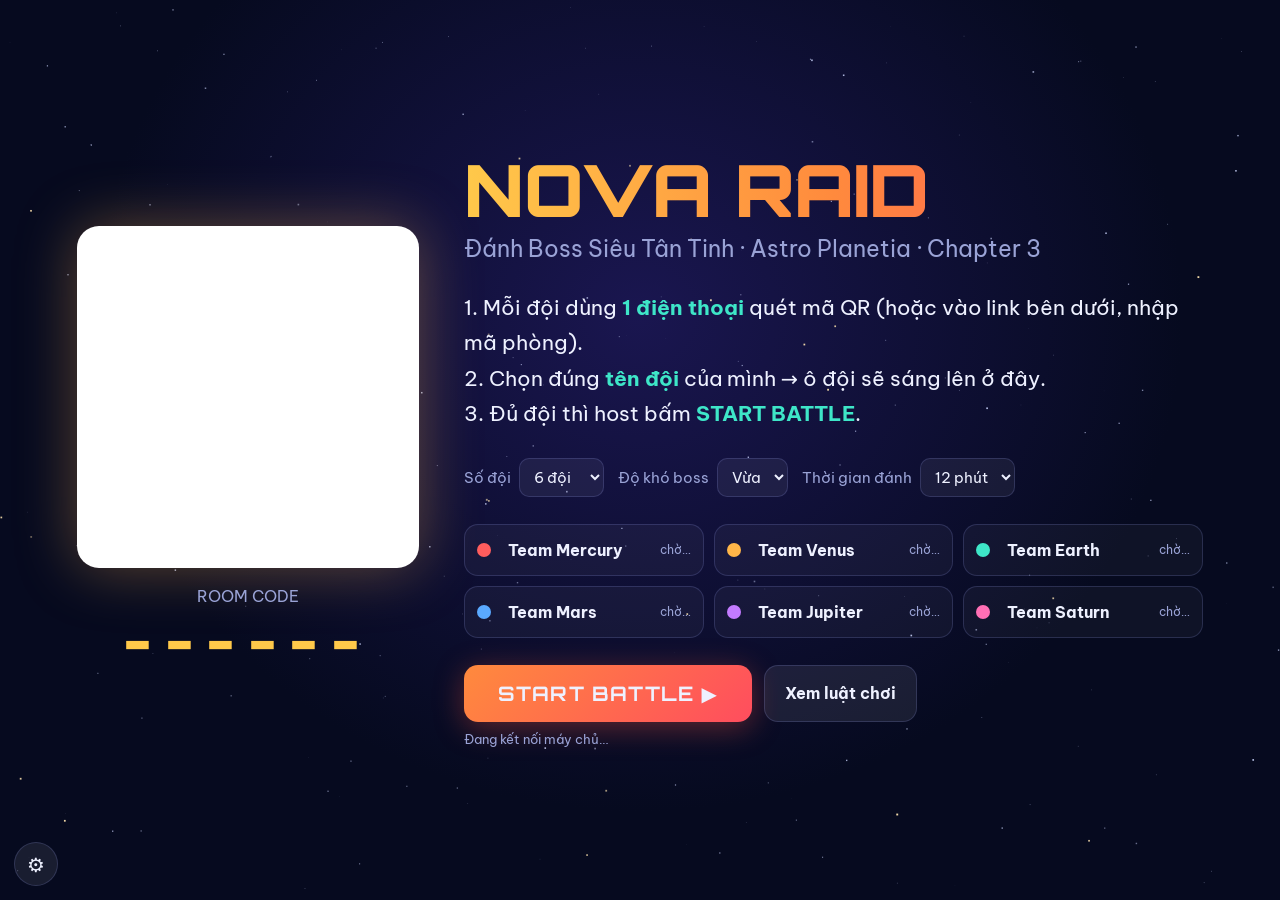
==== host.html @ 2b07abfe "Nova Raid game: host screen, phone controller, question bank Co-Authored-By: Claude Opus 5.5 <norepl" ====
<!doctype html>
<html lang="vi">
<head>
<meta charset="utf-8">
<meta name="viewport" content="width=device-width,initial-scale=1">
<title>Nova Raid — Host</title>
<link rel="preconnect" href="https://fonts.googleapis.com">
<link href="https://fonts.googleapis.com/css2?family=Be+Vietnam+Pro:wght@400;600;700;800&family=Orbitron:wght@600;800;900&display=swap" rel="stylesheet">
<link rel="stylesheet" href="style.css">
<style>
body{overflow:hidden;height:100vh}
#app{position:relative;z-index:1;height:100vh;display:flex;flex-direction:column}
canvas#fx{position:fixed;inset:0;width:100%;height:100%;z-index:5;pointer-events:none}

/* ---------- LOBBY ---------- */
#lobby{flex:1;display:grid;grid-template-columns:minmax(300px,38vh) 1fr;gap:5vh;padding:5vh 6vw;align-items:center}
.qrbox{background:#fff;border-radius:22px;padding:2.2vh;aspect-ratio:1;display:flex;align-items:center;justify-content:center;box-shadow:0 0 60px rgba(255,180,80,.35)}
.qrbox img,.qrbox svg{width:100%;height:100%;image-rendering:pixelated}
.code{margin-top:2vh;text-align:center}
.code .big{font-family:var(--disp);font-size:6vh;font-weight:900;letter-spacing:.25em;color:var(--gold)}
.lob-title{font-family:var(--disp);font-weight:900;font-size:8vh;line-height:1;background:linear-gradient(90deg,var(--gold),var(--orange),var(--red));-webkit-background-clip:text;background-clip:text;color:transparent}
.lob-sub{font-size:2.6vh;color:var(--mute);margin:1vh 0 3vh}
.steps{font-size:2.3vh;line-height:1.7;margin-bottom:3vh}
.steps b{color:var(--teal)}
.teamgrid{display:grid;grid-template-columns:repeat(auto-fill,minmax(220px,1fr));gap:10px;margin-bottom:3vh}
.tcard{border:1px solid var(--line);border-radius:14px;padding:10px 12px;display:flex;align-items:center;gap:10px;background:rgba(255,255,255,.04)}
.tcard .dot{width:14px;height:14px;border-radius:50%;flex:none}
.tcard input{flex:1;min-width:0;padding:4px 6px;font-weight:700;background:transparent;border-color:transparent}
.tcard input:focus{border-color:var(--line)}
.tcard .st{font-size:12px;color:var(--mute);white-space:nowrap}
.tcard.on{border-color:rgba(62,230,200,.6);background:rgba(62,230,200,.08)}
.tcard.on .st{color:var(--teal)}
.settings{display:flex;flex-wrap:wrap;gap:14px;align-items:center;margin-bottom:3vh;font-size:15px}
.settings label{display:flex;align-items:center;gap:8px;color:var(--mute)}
.net{font-size:13px;color:var(--mute);margin-top:1vh}

/* ---------- BATTLE ---------- */
#battle{flex:1;display:flex;flex-direction:column}
.topbar{display:flex;align-items:center;justify-content:space-between;padding:2vh 3vw 0}
.brand{font-family:var(--disp);font-weight:900;font-size:3.2vh;letter-spacing:.12em}
.brand span{color:var(--orange)}
.phase{font-family:var(--disp);font-weight:800;font-size:2.4vh;padding:.8vh 1.6vw;border-radius:999px;border:2px solid currentColor}
.timer{font-family:var(--disp);font-weight:800;font-size:4vh;min-width:6ch;text-align:right}
.timer.low{color:var(--red);animation:blink 1s steps(2) infinite}
@keyframes blink{50%{opacity:.35}}
.hpwrap{margin:1.5vh auto 0;width:min(80vw,1200px)}
.hplabel{display:flex;justify-content:space-between;font-family:var(--disp);font-size:2.2vh;font-weight:800;margin-bottom:.6vh}
.hpbar{position:relative;height:3.6vh;border-radius:999px;background:rgba(255,255,255,.08);border:2px solid rgba(255,255,255,.25);overflow:hidden}
.hpfill{position:absolute;inset:0;transform-origin:left;background:linear-gradient(90deg,#ff3b4f,#ff8a3d,#ffd34a);transition:transform .35s cubic-bezier(.2,.8,.2,1)}
.hpghost{position:absolute;inset:0;transform-origin:left;background:rgba(255,255,255,.55);transition:transform 1.2s .3s ease}
.hpmark{position:absolute;top:0;bottom:0;width:3px;background:rgba(0,0,0,.6)}
.arena{flex:1;position:relative;display:flex;align-items:center;justify-content:center}
#boss{position:relative;width:42vh;height:42vh;transition:filter .3s}
#boss .rays{position:absolute;inset:-28%;border-radius:50%;background:repeating-conic-gradient(from 0deg, rgba(255,200,80,.55) 0deg 6deg, transparent 6deg 18deg);-webkit-mask:radial-gradient(circle, transparent 34%, #000 36%, transparent 70%);mask:radial-gradient(circle, transparent 34%, #000 36%, transparent 70%);animation:spin 18s linear infinite}
#boss .core{position:absolute;inset:0;border-radius:50%;background:radial-gradient(circle at 40% 38%, #fffbe0 0%, #ffe066 22%, #ffa53a 55%, #ff5a2a 80%, #b0211c 100%);box-shadow:0 0 80px 20px rgba(255,150,40,.55), 0 0 200px 60px rgba(255,90,30,.3);animation:pulse 2.4s ease-in-out infinite}
#boss .eye{position:absolute;left:50%;top:46%;width:46%;height:20%;transform:translate(-50%,-50%);border-radius:50%;background:radial-gradient(ellipse at center,#2a0606 0 30%, #fff3c4 31% 100%);box-shadow:inset 0 0 12px rgba(120,20,0,.6);animation:look 6s ease-in-out infinite}
#boss .eye::after{content:'';position:absolute;left:50%;top:50%;width:14%;height:80%;transform:translate(-50%,-50%);border-radius:50%;background:#000}
#boss .brow{position:absolute;left:24%;right:24%;top:24%;height:14%;opacity:0;transition:opacity .4s}
#boss .brow::before,#boss .brow::after{content:'';position:absolute;top:30%;width:48%;height:40%;background:#6a0f06;border-radius:6px}
#boss .brow::before{left:0;transform:rotate(18deg)}#boss .brow::after{right:0;transform:rotate(-18deg)}
#boss .shield{position:absolute;inset:-14%;border-radius:50%;border:4px solid rgba(90,240,255,.9);background:radial-gradient(circle, transparent 60%, rgba(90,240,255,.25) 72%, transparent 74%);box-shadow:0 0 40px rgba(90,240,255,.7), inset 0 0 40px rgba(90,240,255,.5);opacity:0;transform:scale(.85);transition:all .5s}
#boss .cracks{position:absolute;inset:0;border-radius:50%;opacity:0;transition:opacity .5s;background:
  linear-gradient(115deg, transparent 47%, rgba(255,255,255,.9) 48%, transparent 50%) 10% 20%/50% 50% no-repeat,
  linear-gradient(35deg, transparent 47%, rgba(255,255,255,.85) 48%, transparent 50%) 70% 70%/45% 45% no-repeat,
  linear-gradient(160deg, transparent 47%, rgba(255,255,255,.8) 48%, transparent 50%) 80% 15%/40% 40% no-repeat}
#boss.p2 .shield{opacity:1;transform:scale(1);animation:shieldPulse 1.6s ease-in-out infinite}
#boss.p3 .core{background:radial-gradient(circle at 40% 38%, #fff 0%, #ffd0a0 18%, #ff5a2a 50%, #d0101e 78%, #4a0008 100%);animation:pulse .9s ease-in-out infinite;box-shadow:0 0 90px 30px rgba(255,40,40,.6), 0 0 240px 90px rgba(255,20,20,.3)}
#boss.p3 .rays{background:repeating-conic-gradient(from 0deg, rgba(255,60,60,.7) 0deg 5deg, transparent 5deg 14deg);animation-duration:5s}
#boss.p3 .brow{opacity:1}
#boss.p3 .cracks{opacity:1}
#boss.hit{animation:shake .25s}
#boss.dead{animation:supernova 1.6s forwards}
@keyframes spin{to{transform:rotate(360deg)}}
@keyframes pulse{50%{transform:scale(1.04)}}
@keyframes look{0%,40%,100%{transform:translate(-50%,-50%)} 50%,70%{transform:translate(-62%,-50%)} 80%,90%{transform:translate(-38%,-50%)}}
@keyframes shieldPulse{50%{box-shadow:0 0 70px rgba(90,240,255,.9), inset 0 0 60px rgba(90,240,255,.7)}}
@keyframes shake{20%{transform:translate(-10px,4px)}40%{transform:translate(9px,-6px)}60%{transform:translate(-6px,6px)}80%{transform:translate(5px,-3px)}}
@keyframes supernova{0%{transform:scale(1);filter:brightness(1)}40%{transform:scale(.7);filter:brightness(3)}100%{transform:scale(6);filter:brightness(8);opacity:0}}
.teams{display:flex;justify-content:center;gap:1.2vw;padding:0 2vw 2.5vh;flex-wrap:wrap}
.chip{position:relative;min-width:12vw;padding:1.1vh 1.2vw;border-radius:16px;background:rgba(10,14,45,.75);border:2px solid var(--c);box-shadow:0 0 18px color-mix(in srgb, var(--c) 35%, transparent);text-align:center;transition:transform .2s}
.chip .nm{font-weight:800;font-size:2.2vh;color:var(--c)}
.chip .dm{font-family:var(--disp);font-weight:800;font-size:3vh}
.chip .sd{font-size:1.6vh;color:var(--mute)}
.chip .cn{position:absolute;top:8px;right:8px;width:9px;height:9px;border-radius:50%;background:#555}
.chip .cn.on{background:var(--teal);box-shadow:0 0 8px var(--teal)}
.chip.top::before{content:'👑';position:absolute;top:-2.6vh;left:50%;transform:translateX(-50%);font-size:2.6vh}
.chip.hurt{animation:shake .3s}
.feed{position:absolute;left:2.5vw;top:2vh;width:22vw;display:flex;flex-direction:column;gap:6px;font-size:1.8vh}
.feed div{background:rgba(10,14,45,.7);border-left:4px solid var(--c);padding:6px 10px;border-radius:8px;animation:fin .3s}
@keyframes fin{from{opacity:0;transform:translateX(-20px)}}
.legend{position:absolute;right:2.5vw;top:2vh;width:22vw;font-size:1.8vh;color:var(--mute);background:rgba(10,14,45,.55);border:1px solid var(--line);border-radius:12px;padding:12px 14px;line-height:1.5}
.legend b{color:var(--ink)}

/* ---------- OVERLAYS ---------- */
.overlay{position:fixed;inset:0;z-index:20;display:flex;flex-direction:column;align-items:center;justify-content:center;text-align:center;background:rgba(3,5,20,.78);backdrop-filter:blur(4px)}
.ann-k{font-family:var(--disp);font-size:3vh;letter-spacing:.4em;color:var(--mute)}
.ann-t{font-family:var(--disp);font-weight:900;font-size:10vh;line-height:1.05;margin:1.5vh 0;animation:zoom .6s cubic-bezier(.2,1.4,.4,1)}
.ann-d{font-size:3.4vh;max-width:70vw;font-weight:700}
.ann-v{font-size:2.6vh;max-width:70vw;color:var(--mute);margin-top:1.2vh}
@keyframes zoom{from{transform:scale(2.5);opacity:0}}
.res{width:min(900px,90vw)}
.res table{width:100%;border-collapse:collapse;font-size:2.6vh;margin-top:3vh}
.res th{font-size:1.8vh;color:var(--mute);font-weight:600;text-align:right;padding:6px 12px}
.res th:first-child,.res th:nth-child(2){text-align:left}
.res td{padding:1.2vh 12px;border-top:1px solid var(--line);text-align:right;font-family:var(--disp);font-weight:700}
.res td:first-child,.res td:nth-child(2){text-align:left;font-family:var(--font)}
.res td.total{color:var(--gold);font-size:3.2vh}
.res .note{font-size:1.9vh;color:var(--mute);margin-top:2vh}

/* ---------- ADMIN ---------- */
#gear{position:fixed;left:14px;bottom:14px;z-index:30;width:44px;height:44px;border-radius:50%;background:rgba(255,255,255,.08);border:1px solid var(--line);font-size:20px}
#admin{position:fixed;left:14px;bottom:66px;z-index:30;width:360px;max-height:80vh;overflow:auto;background:#0e1440;border:1px solid var(--line);border-radius:16px;padding:14px;font-size:14px;box-shadow:0 20px 60px rgba(0,0,0,.6)}
#admin h4{font-size:13px;color:var(--mute);margin:10px 0 6px;font-weight:600;text-transform:uppercase;letter-spacing:.08em}
#admin .row{display:flex;gap:6px;flex-wrap:wrap;margin-bottom:6px;align-items:center}
#admin .trow{display:flex;align-items:center;gap:6px;margin-bottom:4px}
#admin .trow span{flex:1;font-weight:700}
#toast{position:fixed;left:50%;top:14px;transform:translateX(-50%);z-index:40;background:#1b2160;border:1px solid var(--line);padding:10px 16px;border-radius:12px;font-size:14px;opacity:0;transition:opacity .3s;pointer-events:none}
#toast.show{opacity:1}
</style>
</head>
<body>
<canvas class="sky" id="sky"></canvas>
<canvas id="fx"></canvas>
<div id="app">

  <!-- LOBBY -->
  <section id="lobby" class="hidden">
    <div>
      <div class="qrbox" id="qr"></div>
      <div class="code"><div class="muted">ROOM CODE</div><div class="big" id="roomCode">------</div></div>
    </div>
    <div>
      <div class="lob-title">NOVA RAID</div>
      <div class="lob-sub">Đánh Boss Siêu Tân Tinh · Astro Planetia · Chapter 3</div>
      <div class="steps">
        1. Mỗi đội dùng <b>1 điện thoại</b> quét mã QR (hoặc vào link bên dưới, nhập mã phòng).<br>
        2. Chọn đúng <b>tên đội</b> của mình → ô đội sẽ sáng lên ở đây.<br>
        3. Đủ đội thì host bấm <b>START BATTLE</b>.
      </div>
      <div class="settings">
        <label>Số đội <select id="setTeams"></select></label>
        <label>Độ khó boss <select id="setDiff"><option value="1600">Dễ</option><option value="2300" selected>Vừa</option><option value="3000">Khó</option></select></label>
        <label>Thời gian đánh <select id="setTime"><option value="600">10 phút</option><option value="720" selected>12 phút</option><option value="900">15 phút</option><option value="1080">18 phút</option></select></label>
      </div>
      <div class="teamgrid" id="teamGrid"></div>
      <div style="display:flex;gap:12px;flex-wrap:wrap">
        <button class="btn primary disp" id="btnStart" style="font-size:20px;padding:16px 34px">START BATTLE ▶</button>
        <button class="btn" id="btnRules">Xem luật chơi</button>
      </div>
      <div class="net" id="netInfo">Đang kết nối máy chủ…</div>
    </div>
  </section>

  <!-- BATTLE -->
  <section id="battle" class="hidden">
    <div class="topbar">
      <div class="brand">NOVA <span>RAID</span></div>
      <div class="phase" id="phaseBadge">PHASE 1</div>
      <div class="timer" id="timer">12:00</div>
    </div>
    <div class="hpwrap">
      <div class="hplabel"><span>☀ SUPERNOVA BOSS</span><span id="hpText">0 / 0</span></div>
      <div class="hpbar"><div class="hpghost" id="hpGhost"></div><div class="hpfill" id="hpFill"></div><div class="hpmark" style="left:33.33%"></div><div class="hpmark" style="left:66.66%"></div></div>
    </div>
    <div class="arena">
      <div class="feed" id="feed"></div>
      <div class="legend" id="legend"></div>
      <div id="boss"><div class="rays"></div><div class="shield"></div><div class="core"></div><div class="cracks"></div><div class="brow"></div><div class="eye"></div></div>
    </div>
    <div class="teams" id="chips"></div>
  </section>
</div>

<div class="overlay hidden" id="ann"></div>
<div class="overlay hidden" id="results"></div>

<button id="gear" title="Bảng điều khiển (phím A)">⚙</button>
<div id="admin" class="hidden"></div>
<div id="toast"></div>

<script src="vendor/mqtt.min.js"></script>
<script src="vendor/qrcode.js"></script>
<script src="common.js"></script>
<script src="questions.js"></script>
<script src="sky.js"></script>
<script>
(function(){
const $ = s=>document.querySelector(s);
const QS = window.NR_QUESTIONS;
const QMAP = Object.fromEntries(QS.map(q=>[q.id,q]));
const FAST = QS.filter(q=>q.fast).map(q=>q.id);
const ALL  = QS.map(q=>q.id);

const PH = {
  1:{name:'PHASE 1', title:'THE AWAKENING', color:'#ffc94a', limit:25, en:'Answer correctly to fire your laser. Faster answers deal more damage!', vi:'Trả lời đúng để bắn laser. Trả lời càng nhanh, sát thương càng cao!'},
  2:{name:'PHASE 2', title:'SOLAR SHIELD', color:'#5df0ff', limit:15, shield:5, en:'The boss raised its shield! Only correct answers within 5 SECONDS deal damage.', vi:'Boss bật khiên! Chỉ câu trả lời đúng trong 5 GIÂY mới gây sát thương.'},
  3:{name:'PHASE 3', title:'SUPERNOVA RAGE', color:'#ff4d5e', limit:20, en:'The boss strikes back! Every WRONG answer costs your team 10 Stardust.', vi:'Boss phản đòn! Mỗi câu SAI, đội bị trừ 10 Stardust.'}
};
const REWARD = {ranks:[50,30,20], win:20, penalty:10};

// ---------------- STATE ----------------
let S = null;        // persisted game state
let client = null, T = null;
const KEY = r=>'nr_host_'+r;

function newState(room, brokerIdx){
  return { room, brokerIdx, status:'lobby', phase:1, hp:0, hpMax:0, hpPerTeam:2300, timeLimit:720,
           elapsed:0, runningSince:null, teams: makeTeams(6, []), log:[], announceUntil:0, endReason:null };
}
function makeTeams(n, old){
  const t=[];
  for(let i=0;i<n;i++){
    const o = old[i];
    t.push(o || { id:'t'+(i+1), name:'Team '+NR.TEAM_NAMES[i], color:NR.TEAM_COLORS[i], cid:null, seen:0, tts:true,
                  dmg:0, hits:0, miss:0, pen:0, manual:0, order:{fast:NR.shuffle(FAST), all:NR.shuffle(ALL)}, ptr:{fast:0,all:0}, cur:null, n:0 });
  }
  return t;
}
function save(){ try{ NR.store(KEY(S.room), S); NR.store('nr_host_last', S.room); }catch(e){} }
function team(id){ return S.teams.find(t=>t.id===id); }
function now(){ return Date.now(); }
function elapsed(){ return S.elapsed + (S.runningSince ? (now()-S.runningSince)/1000 : 0); }
function remaining(){ return Math.max(0, S.timeLimit - elapsed()); }

// ---------------- NETWORK ----------------
async function connect(){
  $('#netInfo').textContent='Đang kết nối máy chủ…';
  try{
    const r = await NR.connectAny(S.brokerIdx);
    client = r.client; S.brokerIdx = r.idx; save();
    T = NR.topics(S.room);
    client.subscribe(T.up, {qos:1});
    client.on('message', (topic, buf)=>{ try{ onMsg(JSON.parse(buf.toString())); }catch(e){} });
    client.on('reconnect', ()=>net(false));
    client.on('connect', ()=>{ net(true); client.subscribe(T.up,{qos:1}); pushState(true); });
    client.on('offline', ()=>net(false));
    net(true); renderQR(); pushState(true);
  }catch(e){
    net(false); $('#netInfo').textContent='❌ Không kết nối được máy chủ. Kiểm tra wifi/4G của laptop rồi bấm F5.';
    setTimeout(connect, 5000);
  }
}
let netOk=false;
function net(ok){ netOk=ok; $('#netInfo').textContent = ok ? ('✅ Đã kết nối máy chủ #'+(S.brokerIdx+1)+' · Link cho điện thoại: '+playUrl()) : '⚠ Mất kết nối, đang thử lại…'; }
function send(topic, obj, retain){ if(client && client.connected) client.publish(topic, JSON.stringify(obj), {qos:1, retain:!!retain}); }
function playUrl(){
  const base = location.href.replace(/host\.html.*$/,'').replace(/[?#].*$/,'');
  let u = base + 'play.html?r='+S.room+'&b='+S.brokerIdx;
  const ov = NR.qs('broker'); if(ov) u += '&broker='+encodeURIComponent(ov);
  return u;
}

let lastPush=0, pushTimer=null;
function pushState(force){
  const doit=()=>{ lastPush=now(); pushTimer=null;
    send(T.all, publicState(), true); save(); };
  if(force){ if(pushTimer){clearTimeout(pushTimer);pushTimer=null;} return doit(); }
  if(pushTimer) return;
  const wait = Math.max(0, 300-(now()-lastPush));
  pushTimer=setTimeout(doit, wait);
}
function publicState(){
  return { type:'state', status:S.status, phase:S.phase, hp:Math.round(S.hp), hpMax:S.hpMax, remain:Math.round(remaining()),
    teams:S.teams.map(t=>({id:t.id,name:t.name,color:t.color,dmg:Math.round(t.dmg),taken:!!t.cid, rank:rankOf(t.id)})),
    rewards: (S.status==='won'||S.status==='lost') ? rewards() : null, ts:now() };
}

function onMsg(m){
  if(!m || !m.team) return;
  const t = team(m.team); if(!t) return;
  if(m.type==='hello'){
    t.cid = m.cid; t.seen = now(); t.tts = m.tts!==false;
    send(T.team(t.id), {type:'welcome', cid:m.cid, team:t.id});
    if(S.status==='battle'){ if(t.cur) resendQ(t); else nextQ(t); }
    renderLobbyTeams(); renderChips(); pushState();
    return;
  }
  if(m.cid !== t.cid) { // another device took over this team
    send(T.team(t.id), {type:'kicked', cid:m.cid}); return;
  }
  t.seen = now();
  if(m.type==='ping'){ return; }
  if(m.type==='ans'){ onAnswer(t, m); }
}

// ---------------- QUESTIONS ----------------
function pickQ(t){
  const pool = S.phase===2 ? 'fast' : 'all';
  for(let tries=0; tries<200; tries++){
    if(t.ptr[pool] >= t.order[pool].length){ t.order[pool]=NR.shuffle(pool==='fast'?FAST:ALL); t.ptr[pool]=0; }
    const id = t.order[pool][t.ptr[pool]++];
    const q = QMAP[id];
    if(q.k==='listen' && !t.tts) continue;
    return q;
  }
  return QMAP[FAST[0]];
}
function nextQ(t){
  if(S.status!=='battle') return;
  const q = pickQ(t);
  t.n++;
  t.cur = { qid:q.id, sentAt:now(), limit:PH[S.phase].limit, phase:S.phase, n:t.n, opts:NR.shuffle(q.o) };
  resendQ(t);
}
function resendQ(t){
  const c=t.cur; if(!c) return; const q=QMAP[c.qid];
  const left = Math.max(1, c.limit - (now()-c.sentAt)/1000);
  send(T.team(t.id), {type:'q', n:c.n, cid:t.cid, phase:c.phase, limit:c.limit, left, shield:PH[c.phase].shield||0, sinceSent:(now()-c.sentAt)/1000,
    q:{id:q.id, k:q.k, p:q.p, t:q.t||null, o:c.opts}});
}
function onAnswer(t, m){
  const c=t.cur; if(!c || S.status!=='battle' || m.n!==c.n) return;
  const q=QMAP[c.qid];
  const secs = (now()-c.sentAt)/1000;
  const ok = m.choice === q.o[0];
  finishQ(t, ok, secs, false);
}
function finishQ(t, ok, secs, timeout){
  const c=t.cur; if(!c) return; const q=QMAP[c.qid];
  t.cur=null;
  let dmg=0, blocked=false, pen=0;
  if(ok){
    if(c.phase===2 && secs > (PH[2].shield+0.6)){ blocked=true; }
    else {
      const speed = Math.max(0, 1 - secs/c.limit);
      dmg = Math.round(100 + 60*speed);
      if(c.phase===3) dmg = Math.round(dmg*1.2);
    }
    t.hits++;
  } else {
    t.miss++;
    if(c.phase===3){ pen=REWARD.penalty; t.pen+=pen; }
  }
  send(T.team(t.id), {type:'res', n:c.n, ok, dmg, blocked, pen, timeout, correct:q.o[0], total:Math.round(t.dmg+dmg), pent:t.pen});
  if(dmg>0) applyDamage(t, dmg);
  else if(blocked) fxBlock(t);
  else if(pen>0) fxCounter(t, pen);
  else fxMiss(t);
  renderChips(); pushState();
  setTimeout(()=>{ if(S.status==='battle' && !t.cur) nextQ(t); }, 1600);
}
function applyDamage(t, dmg){
  t.dmg += dmg; S.hp = Math.max(0, S.hp - dmg);
  fxLaser(t, dmg);
  updateHP();
  if(S.hp<=0){ endBattle('won'); return; }
  const frac = S.hp/S.hpMax;
  if(S.phase===1 && frac<=2/3) goPhase(2);
  else if(S.phase===2 && frac<=1/3) goPhase(3);
}

// ---------------- FLOW ----------------
function startBattle(){
  if(!netOk){ toast('Chưa kết nối máy chủ!'); return; }
  const joined = S.teams.filter(t=>t.cid).length;
  if(joined < S.teams.length && !confirm(`Mới có ${joined}/${S.teams.length} đội vào phòng. Vẫn bắt đầu?`)) return;
  S.hpPerTeam = +$('#setDiff').value; S.timeLimit = +$('#setTime').value;
  S.hpMax = S.hpPerTeam * S.teams.length; S.hp = S.hpMax; S.phase=1; S.elapsed=0;
  S.teams.forEach(t=>{ t.dmg=0;t.hits=0;t.miss=0;t.pen=0;t.manual=0;t.cur=null; });
  S.status='announce'; S.runningSince=null; save();
  show('battle'); renderChips(); updateHP(); setBossPhase();
  announce(1, ()=>{ S.status='battle'; S.runningSince=now(); S.teams.forEach(nextQ); pushState(true); });
  pushState(true);
}
function goPhase(p){
  S.phase=p; pause(true);
  S.teams.forEach(t=>t.cur=null);
  S.status='announce'; setBossPhase(); pushState(true); NR.SFX.alarm();
  announce(p, ()=>{ S.status='battle'; resume(true); S.teams.forEach(nextQ); pushState(true); });
}
function pause(internal){ if(S.runningSince){ S.elapsed += (now()-S.runningSince)/1000; S.runningSince=null; } if(!internal){ S.status='paused'; S.teams.forEach(t=>t.cur=null); showAnnText('PAUSED','Tạm dừng','Host bấm ⚙ → Tiếp tục'); pushState(true); renderAdmin(); } }
function resume(internal){ if(!S.runningSince) S.runningSince=now(); if(!internal){ S.status='battle'; hideAnn(); S.teams.forEach(nextQ); pushState(true); renderAdmin(); } }
function endBattle(reason){
  if(S.status==='won'||S.status==='lost') return;
  pause(true); S.teams.forEach(t=>t.cur=null);
  S.status=reason; S.endReason=reason; save(); pushState(true);
  if(reason==='won'){ NR.SFX.boom(); $('#boss').classList.add('dead'); fxExplosion(); setTimeout(showResults, 2600); }
  else { showResults(); }
  renderAdmin();
}
function rankOf(id){ const s=[...S.teams].sort((a,b)=>b.dmg-a.dmg); const i=s.findIndex(t=>t.id===id); return i+1; }
function rewards(){
  const sorted=[...S.teams].sort((a,b)=>b.dmg-a.dmg);
  return sorted.map((t,i)=>{
    const rank = i+1;
    // ties share the higher reward
    const firstIdx = sorted.findIndex(x=>Math.round(x.dmg)===Math.round(t.dmg));
    const r = (t.dmg>0 && firstIdx<3) ? REWARD.ranks[firstIdx] : 0;
    const win = S.status==='won' ? REWARD.win : 0;
    return {id:t.id, name:t.name, color:t.color, rank:firstIdx+1, dmg:Math.round(t.dmg), rankReward:r, win, pen:t.pen, total:r+win-t.pen};
  });
}

// ---------------- TICK ----------------
setInterval(()=>{
  if(!S) return;
  if(S.status==='battle'){
    const nowT=now();
    S.teams.forEach(t=>{ if(t.cur && nowT > t.cur.sentAt + t.cur.limit*1000 + 1200){ finishQ(t, false, t.cur.limit, true); } });
    if(remaining()<=0) endBattle('lost');
  }
  renderTimer();
  if(S.status==='lobby') renderLobbyTeams();
  else renderConn();
}, 250);
setInterval(()=>{ if(S && (S.status==='battle'||S.status==='lobby')) pushState(); }, 5000);

// ---------------- RENDER ----------------
function show(which){ $('#lobby').classList.toggle('hidden', which!=='lobby'); $('#battle').classList.toggle('hidden', which!=='battle'); }
function renderQR(){
  const qr = qrcode(0,'M'); qr.addData(playUrl()); qr.make();
  $('#qr').innerHTML = qr.createSvgTag({cellSize:8, margin:0, scalable:true});
  $('#roomCode').textContent = S.room;
}
function renderSettings(){
  const sel=$('#setTeams'); sel.innerHTML='';
  for(let i=2;i<=12;i++){ const o=document.createElement('option'); o.value=i; o.textContent=i+' đội'; if(i===S.teams.length) o.selected=true; sel.appendChild(o); }
  $('#setDiff').value=String(S.hpPerTeam); $('#setTime').value=String(S.timeLimit);
}
function renderLobbyTeams(){
  const g=$('#teamGrid');
  if(g.children.length!==S.teams.length){
    g.innerHTML='';
    S.teams.forEach(t=>{
      const d=document.createElement('div'); d.className='tcard'; d.dataset.id=t.id;
      d.innerHTML=`<span class="dot" style="background:${t.color}"></span><input maxlength="18"><span class="st"></span>`;
      const inp=d.querySelector('input'); inp.value=t.name;
      inp.addEventListener('change',()=>{ t.name=inp.value.trim()||t.name; inp.value=t.name; pushState(true); });
      g.appendChild(d);
    });
  }
  [...g.children].forEach(d=>{ const t=team(d.dataset.id); const on=!!t.cid && now()-t.seen<15000;
    d.classList.toggle('on', on); d.querySelector('.st').textContent = on ? '✓ đã vào' : (t.cid?'mất kết nối':'chờ…'); });
}
function renderChips(){
  const c=$('#chips');
  if(c.children.length!==S.teams.length){
    c.innerHTML='';
    S.teams.forEach(t=>{ const d=document.createElement('div'); d.className='chip'; d.dataset.id=t.id; d.style.setProperty('--c',t.color);
      d.innerHTML='<span class="cn"></span><div class="nm"></div><div class="dm">0</div><div class="sd"></div>'; c.appendChild(d); });
  }
  const top = Math.max(...S.teams.map(t=>t.dmg));
  [...c.children].forEach(d=>{ const t=team(d.dataset.id);
    d.querySelector('.nm').textContent=t.name; d.querySelector('.dm').textContent=Math.round(t.dmg).toLocaleString('en');
    d.querySelector('.sd').textContent = `${t.hits} hit · ${t.miss} miss` + (t.pen?` · −${t.pen}✦`:'');
    d.classList.toggle('top', top>0 && t.dmg===top); });
  renderConn();
}
function renderConn(){ document.querySelectorAll('.chip').forEach(d=>{ const t=team(d.dataset.id); if(!t) return; d.querySelector('.cn').classList.toggle('on', !!t.cid && now()-t.seen<15000); }); }
function updateHP(){
  const f = S.hpMax ? S.hp/S.hpMax : 1;
  $('#hpFill').style.transform=`scaleX(${f})`; $('#hpGhost').style.transform=`scaleX(${f})`;
  $('#hpText').textContent = `${Math.round(S.hp).toLocaleString('en')} / ${S.hpMax.toLocaleString('en')}`;
}
function setBossPhase(){
  const b=$('#boss'); b.classList.remove('p2','p3','dead'); if(S.phase===2) b.classList.add('p2'); if(S.phase===3) b.classList.add('p3');
  const p=PH[S.phase]; const pb=$('#phaseBadge'); pb.textContent=p.name+' · '+p.title; pb.style.color=p.color;
  $('#legend').innerHTML = `<b>${p.name}: ${p.title}</b><br>${p.en}<br><span style="opacity:.8">${p.vi}</span><br><br>Thưởng: Top 1/2/3 sát thương nhận <b>50/30/20</b> Stardust · Hạ boss: cả lớp <b>+20</b>`;
}
function renderTimer(){
  if(!S || S.status==='lobby') return;
  const r=Math.ceil(remaining()); const m=Math.floor(r/60), s=r%60;
  const el=$('#timer'); el.textContent=`${m}:${String(s).padStart(2,'0')}`; el.classList.toggle('low', r<=60 && S.status==='battle');
}
function announce(p, after){
  const ph=PH[p];
  const el=$('#ann'); el.classList.remove('hidden');
  el.innerHTML=`<div class="ann-k">${ph.name}</div><div class="ann-t" style="color:${ph.color};text-shadow:0 0 40px ${ph.color}">${ph.title}</div><div class="ann-d">${ph.en}</div><div class="ann-v">${ph.vi}</div><div class="ann-k" style="margin-top:4vh" id="annCount">5</div>`;
  let n=6; const iv=setInterval(()=>{ n--; const c=$('#annCount'); if(c) c.textContent = n>0? n : 'GO!'; NR.SFX.tick();
    if(n<=0){ clearInterval(iv); setTimeout(()=>{ hideAnn(); after&&after(); }, 500); } }, 1000);
}
function showAnnText(k,t,d){ const el=$('#ann'); el.classList.remove('hidden'); el.innerHTML=`<div class="ann-k">${k}</div><div class="ann-t">${t}</div><div class="ann-d">${d}</div>`; }
function hideAnn(){ $('#ann').classList.add('hidden'); }
function showResults(){
  const rw=rewards(); const won=S.status==='won';
  const el=$('#results'); el.classList.remove('hidden');
  el.innerHTML=`<div class="res"><div class="ann-k">${won?'MISSION COMPLETE':'MISSION FAILED'}</div>
  <div class="ann-t" style="font-size:8vh;color:${won?'#ffc94a':'#ff4d5e'}">${won?'SUPERNOVA DEFEATED!':'THE STAR ESCAPED…'}</div>
  <div class="ann-v">${won?'Cả lớp đã hạ gục boss! Mỗi đội +20 Stardust.':'Hết giờ, boss còn '+Math.round(S.hp/S.hpMax*100)+'% máu. Không có thưởng hạ boss.'}</div>
  <table><tr><th>#</th><th>Team</th><th>Damage</th><th>Top 3</th><th>Hạ boss</th><th>Phạt P3</th><th>Stardust</th></tr>
  ${rw.map(r=>`<tr><td>${r.rank===1?'👑':r.rank}</td><td style="color:${r.color};font-weight:800">${esc(r.name)}</td><td>${r.dmg.toLocaleString('en')}</td><td>${r.rankReward?'+'+r.rankReward:'–'}</td><td>${r.win?'+'+r.win:'–'}</td><td>${r.pen?'−'+r.pen:'–'}</td><td class="total">${r.total>0?'+':''}${r.total}</td></tr>`).join('')}
  </table><div class="note">BTC phát / thu Stardust theo cột cuối cùng. Chụp màn hình này để lưu kết quả.</div></div>`;
}
function esc(s){ return String(s).replace(/[&<>"]/g,c=>({'&':'&amp;','<':'&lt;','>':'&gt;','"':'&quot;'}[c])); }
function toast(t){ const el=$('#toast'); el.textContent=t; el.classList.add('show'); clearTimeout(toast.t); toast.t=setTimeout(()=>el.classList.remove('show'),2500); }
function feed(t, html){ const f=$('#feed'); const d=document.createElement('div'); d.style.setProperty('--c',t.color); d.innerHTML=html; f.prepend(d); while(f.children.length>6) f.lastChild.remove(); }

// ---------------- FX (canvas) ----------------
const fx=$('#fx'), g=fx.getContext('2d'); let parts=[], beams=[], texts=[];
function resize(){ fx.width=innerWidth*devicePixelRatio; fx.height=innerHeight*devicePixelRatio; g.setTransform(devicePixelRatio,0,0,devicePixelRatio,0,0); }
addEventListener('resize', resize); resize();
function center(el){ const r=el.getBoundingClientRect(); return {x:r.left+r.width/2, y:r.top+r.height/2, r}; }
function chipEl(t){ return document.querySelector(`.chip[data-id="${t.id}"]`); }
function fxLaser(t, dmg){
  const a=chipEl(t), b=$('#boss'); if(!a) return;
  const A=center(a), B=center(b);
  const tx = B.x + (Math.random()-.5)*B.r.width*.5, ty = B.y + (Math.random()-.5)*B.r.height*.5;
  beams.push({x1:A.x,y1:A.r.top,x2:tx,y2:ty,c:t.color,life:1,w:8});
  for(let i=0;i<26;i++){ const ang=Math.random()*Math.PI*2, sp=2+Math.random()*7; parts.push({x:tx,y:ty,vx:Math.cos(ang)*sp,vy:Math.sin(ang)*sp,life:1,c:Math.random()<.5?t.color:'#fff',s:2+Math.random()*3}); }
  texts.push({x:tx,y:ty-20,t:'-'+dmg,c:t.color,life:1,s:dmg>150?64:48});
  b.classList.remove('hit'); void b.offsetWidth; b.classList.add('hit');
  NR.SFX.laser(); setTimeout(NR.SFX.hit, 90);
  feed(t, `<b style="color:${t.color}">${esc(t.name)}</b> hit −${dmg}`);
}
function fxBlock(t){
  const a=chipEl(t), b=$('#boss'); if(!a) return; const A=center(a), B=center(b);
  const ang=Math.atan2(A.r.top-B.y, A.x-B.x); const R=B.r.width*.64;
  const tx=B.x+Math.cos(ang)*R, ty=B.y+Math.sin(ang)*R;
  beams.push({x1:A.x,y1:A.r.top,x2:tx,y2:ty,c:t.color,life:1,w:5});
  for(let i=0;i<18;i++){ const an=ang+(Math.random()-.5)*2, sp=2+Math.random()*5; parts.push({x:tx,y:ty,vx:Math.cos(an)*sp,vy:Math.sin(an)*sp,life:1,c:'#5df0ff',s:2+Math.random()*2}); }
  texts.push({x:tx,y:ty-10,t:'BLOCKED',c:'#5df0ff',life:1,s:34});
  NR.SFX.block(); feed(t, `<b style="color:${t.color}">${esc(t.name)}</b> 🛡 blocked (too slow)`);
}
function fxCounter(t, pen){
  const a=chipEl(t), b=$('#boss'); if(!a) return; const A=center(a), B=center(b);
  beams.push({x1:B.x,y1:B.y,x2:A.x,y2:A.y,c:'#ff2a3a',life:1,w:12});
  texts.push({x:A.x,y:A.r.top-10,t:'−'+pen+' ✦',c:'#ff4d5e',life:1,s:40});
  a.classList.remove('hurt'); void a.offsetWidth; a.classList.add('hurt');
  NR.SFX.counter(); feed(t, `<b style="color:${t.color}">${esc(t.name)}</b> ☄ counter-attacked −${pen} Stardust`);
}
function fxMiss(t){ const a=chipEl(t); if(!a) return; const A=center(a); texts.push({x:A.x,y:A.r.top-10,t:'MISS',c:'#9aa3d6',life:1,s:28}); }
function fxExplosion(){
  const B=center($('#boss'));
  for(let i=0;i<500;i++){ const ang=Math.random()*Math.PI*2, sp=2+Math.random()*16; parts.push({x:B.x,y:B.y,vx:Math.cos(ang)*sp,vy:Math.sin(ang)*sp,life:1.6,c:['#fff','#ffd34a','#ff8a3d','#ff4d5e','#5df0ff'][i%5],s:2+Math.random()*4}); }
  flash=1;
}
let flash=0;
(function loop(){
  g.clearRect(0,0,innerWidth,innerHeight);
  beams=beams.filter(b=>b.life>0); beams.forEach(b=>{ g.save(); g.globalAlpha=b.life; g.strokeStyle=b.c; g.lineWidth=b.w*b.life; g.shadowColor=b.c; g.shadowBlur=30; g.lineCap='round';
    g.beginPath(); g.moveTo(b.x1,b.y1); g.lineTo(b.x2,b.y2); g.stroke(); g.strokeStyle='#fff'; g.lineWidth=b.w*.35*b.life; g.stroke(); g.restore(); b.life-=0.06; });
  parts=parts.filter(p=>p.life>0); parts.forEach(p=>{ p.x+=p.vx; p.y+=p.vy; p.vx*=.97; p.vy*=.97; p.life-=0.018; g.globalAlpha=Math.min(1,p.life); g.fillStyle=p.c; g.fillRect(p.x,p.y,p.s,p.s); });
  texts=texts.filter(t=>t.life>0); texts.forEach(t=>{ g.globalAlpha=Math.min(1,t.life*1.5); g.font=`900 ${t.s}px Orbitron, sans-serif`; g.textAlign='center'; g.fillStyle=t.c; g.shadowColor=t.c; g.shadowBlur=20; g.fillText(t.t,t.x,t.y); g.shadowBlur=0; t.y-=1.2; t.life-=0.016; });
  if(flash>0){ g.globalAlpha=flash; g.fillStyle='#fff'; g.fillRect(0,0,innerWidth,innerHeight); flash-=0.02; }
  g.globalAlpha=1; requestAnimationFrame(loop);
})();

// ---------------- ADMIN ----------------
function renderAdmin(){
  const a=$('#admin'); if(a.classList.contains('hidden')) return;
  const st=S.status;
  a.innerHTML=`<div style="display:flex;justify-content:space-between;align-items:center"><b>Bảng điều khiển host</b><span class="muted">Phòng ${S.room}</span></div>
  <h4>Trận đấu</h4><div class="row">
    ${st==='battle'?'<button class="btn small" data-a="pause">⏸ Tạm dừng</button>':''}
    ${st==='paused'?'<button class="btn small teal" data-a="resume">▶ Tiếp tục</button>':''}
    ${(st==='battle'||st==='paused')&&S.phase<3?'<button class="btn small" data-a="skip">⏭ Sang phase '+(S.phase+1)+'</button>':''}
    ${(st==='battle'||st==='paused')?'<button class="btn small" data-a="win">💥 Kết thúc: THẮNG</button><button class="btn small" data-a="lose">⌛ Kết thúc: THUA</button>':''}
    ${(st==='battle'||st==='paused')?'<button class="btn small" data-a="time">+2 phút</button>':''}
    ${(st==='won'||st==='lost')?'<button class="btn small" data-a="results">Xem lại kết quả</button>':''}
    <button class="btn small" data-a="sound">${muted?'🔇 Bật tiếng':'🔊 Tắt tiếng'}</button>
  </div>
  ${st!=='lobby'?`<h4>Chỉnh tay từng đội (khi điện thoại hỏng / chấm tay)</h4>
  ${S.teams.map(t=>`<div class="trow"><span style="color:${t.color}">${esc(t.name)}</span><button class="btn small" data-a="hit" data-t="${t.id}">+ Hit 120</button><button class="btn small" data-a="pen" data-t="${t.id}">−10 ✦</button><button class="btn small" data-a="unpen" data-t="${t.id}">+10 ✦</button></div>`).join('')}`:''}
  <h4>Phòng</h4><div class="row"><button class="btn small" data-a="copy">📋 Copy link điện thoại</button><button class="btn small" data-a="new">🆕 Tạo phòng mới</button></div>
  <div class="muted" style="font-size:12px;margin-top:8px">Phím tắt: A = mở/đóng bảng này · Space = tạm dừng/tiếp tục · F = toàn màn hình</div>`;
}
let muted=false;
$('#admin').addEventListener('click', e=>{
  const b=e.target.closest('[data-a]'); if(!b) return; const a=b.dataset.a, t=b.dataset.t && team(b.dataset.t);
  if(a==='pause') pause(); if(a==='resume') resume();
  if(a==='skip'){ if(S.status==='paused') resume(true); const target = S.phase===1? 2/3 : 1/3; S.hp=Math.min(S.hp, Math.floor(S.hpMax*target)); updateHP(); goPhase(S.phase+1); }
  if(a==='win' && confirm('Kết thúc trận: boss bị hạ (THẮNG)?')){ S.hp=0; updateHP(); endBattle('won'); }
  if(a==='lose' && confirm('Kết thúc trận: hết giờ (THUA)?')) endBattle('lost');
  if(a==='time'){ S.timeLimit+=120; toast('+2 phút'); }
  if(a==='results') showResults();
  if(a==='sound'){ muted=!muted; Object.keys(NR.SFX).forEach(k=>{ if(!NR.SFX['_'+k]) NR.SFX['_'+k]=NR.SFX[k]; NR.SFX[k]= muted?()=>{}:NR.SFX['_'+k]; }); }
  if(a==='hit' && t && (S.status==='battle'||S.status==='paused')){ t.hits++; t.manual++; applyDamage(t,120); renderChips(); pushState(); }
  if(a==='pen' && t){ t.pen+=10; renderChips(); pushState(); }
  if(a==='unpen' && t){ t.pen=Math.max(0,t.pen-10); renderChips(); pushState(); }
  if(a==='copy'){ navigator.clipboard && navigator.clipboard.writeText(playUrl()); toast('Đã copy link'); }
  if(a==='new' && confirm('Tạo phòng mới? Phòng hiện tại sẽ kết thúc.')){ send(T.all, '', true); location.href='host.html?new=1'; }
  save(); renderAdmin();
});
$('#gear').onclick=()=>{ $('#admin').classList.toggle('hidden'); renderAdmin(); };
addEventListener('keydown', e=>{
  if(e.target.tagName==='INPUT') return;
  if(e.key==='a'||e.key==='A'){ $('#gear').click(); }
  if(e.key===' '){ e.preventDefault(); if(S.status==='battle') pause(); else if(S.status==='paused') resume(); }
  if(e.key==='f'||e.key==='F'){ if(!document.fullscreenElement) document.documentElement.requestFullscreen().catch(()=>{}); else document.exitFullscreen(); }
});
$('#results').addEventListener('click', e=>{ if(e.target.id==='results') $('#results').classList.add('hidden'); });

// ---------------- LOBBY HANDLERS ----------------
$('#setTeams').addEventListener('change', e=>{ S.teams = makeTeams(+e.target.value, S.teams); $('#teamGrid').innerHTML=''; renderLobbyTeams(); pushState(true); });
$('#setDiff').addEventListener('change', e=>{ S.hpPerTeam=+e.target.value; save(); });
$('#setTime').addEventListener('change', e=>{ S.timeLimit=+e.target.value; save(); });
$('#btnStart').onclick=()=>{ NR.ac(); startBattle(); };
$('#btnRules').onclick=()=>{
  const el=$('#ann'); el.classList.remove('hidden');
  el.innerHTML=`<div class="ann-k">HOW TO PLAY</div><div class="ann-t" style="font-size:7vh;color:var(--gold)">NOVA RAID</div>
  <div class="ann-d" style="text-align:left;line-height:1.6;font-size:2.8vh">
  ☀ Cả lớp cùng đánh 1 boss khổng lồ. Mỗi đội trả lời câu hỏi tiếng Anh trên điện thoại.<br>
  ⚡ Đúng = bắn laser trừ máu boss. Càng nhanh, sát thương càng cao.<br>
  🛡 <b style="color:#5df0ff">Phase 2</b> (boss còn 2/3 máu): chỉ đúng trong <b>5 giây</b> mới xuyên khiên.<br>
  ☄ <b style="color:#ff4d5e">Phase 3</b> (boss còn 1/3 máu): trả lời <b>sai bị trừ 10 Stardust</b>.<br>
  👑 Top 1/2/3 sát thương: <b>+50/30/20</b> Stardust · Hạ boss trước khi hết giờ: <b>mỗi đội +20</b>.</div>
  <button class="btn" style="margin-top:4vh" onclick="this.parentElement.classList.add('hidden')">Đóng</button>`;
};

// ---------------- BOOT ----------------
function boot(){
  const last = NR.store('nr_host_last');
  const want = NR.qs('room');
  if(NR.qs('new')!==null || (!want && !last)){
    S = newState(NR.rid(5), 0);
    history.replaceState(null,'','host.html?room='+S.room + (NR.qs('broker')?'&broker='+encodeURIComponent(NR.qs('broker')):''));
  } else {
    const r = want || last; const saved = NR.store(KEY(r));
    if(saved){ S = saved; } else { S = newState(r, 0); }
    if(!want) history.replaceState(null,'','host.html?room='+S.room + (NR.qs('broker')?'&broker='+encodeURIComponent(NR.qs('broker')):''));
  }
  save();
  renderSettings();
  if(S.status==='lobby'){ show('lobby'); renderLobbyTeams(); }
  else {
    show('battle'); renderChips(); updateHP(); setBossPhase();
    if(S.status==='battle'||S.status==='announce'){ S.status='battle'; pause(); }  // after reload: paused, host resumes
    if(S.status==='won'||S.status==='lost') showResults();
  }
  connect();
}
boot();
})();
</script>
</body>
</html>
---- style.css ----
:root{
  --bg:#060a1f; --bg2:#0d1236; --ink:#eef1ff; --mute:#9aa3d6; --line:rgba(160,170,255,.18);
  --gold:#ffc94a; --orange:#ff8a3d; --red:#ff4d5e; --teal:#3ee6c8; --purple:#8b5cff; --silver:#c9d1ea;
  --font: 'Be Vietnam Pro', system-ui, -apple-system, 'Segoe UI', Roboto, sans-serif;
  --disp: 'Orbitron', 'Be Vietnam Pro', system-ui, sans-serif;
}
*{box-sizing:border-box;margin:0;padding:0}
html,body{height:100%}
body{background:radial-gradient(ellipse at 50% 35%, #1a1650 0%, var(--bg) 60%) fixed, var(--bg);color:var(--ink);font-family:var(--font);overflow-x:hidden;-webkit-tap-highlight-color:transparent}
button{font:inherit;color:inherit;cursor:pointer;border:0;background:none}
input,select{font:inherit;color:var(--ink);background:rgba(255,255,255,.06);border:1px solid var(--line);border-radius:10px;padding:8px 10px}
select option{background:#111640}
.disp{font-family:var(--disp);letter-spacing:.06em}
.btn{display:inline-flex;align-items:center;justify-content:center;gap:8px;padding:12px 20px;border-radius:14px;font-weight:700;background:rgba(255,255,255,.08);border:1px solid var(--line);transition:transform .08s, background .2s}
.btn:active{transform:scale(.97)}
.btn.primary{background:linear-gradient(135deg,var(--orange),var(--red));border:0;box-shadow:0 6px 30px rgba(255,90,60,.35)}
.btn.teal{background:linear-gradient(135deg,#1fb79f,#2f7bff);border:0}
.btn.small{padding:7px 12px;border-radius:10px;font-size:13px}
.muted{color:var(--mute)}
canvas.sky{position:fixed;inset:0;width:100%;height:100%;z-index:0;pointer-events:none}
.hidden{display:none!important}
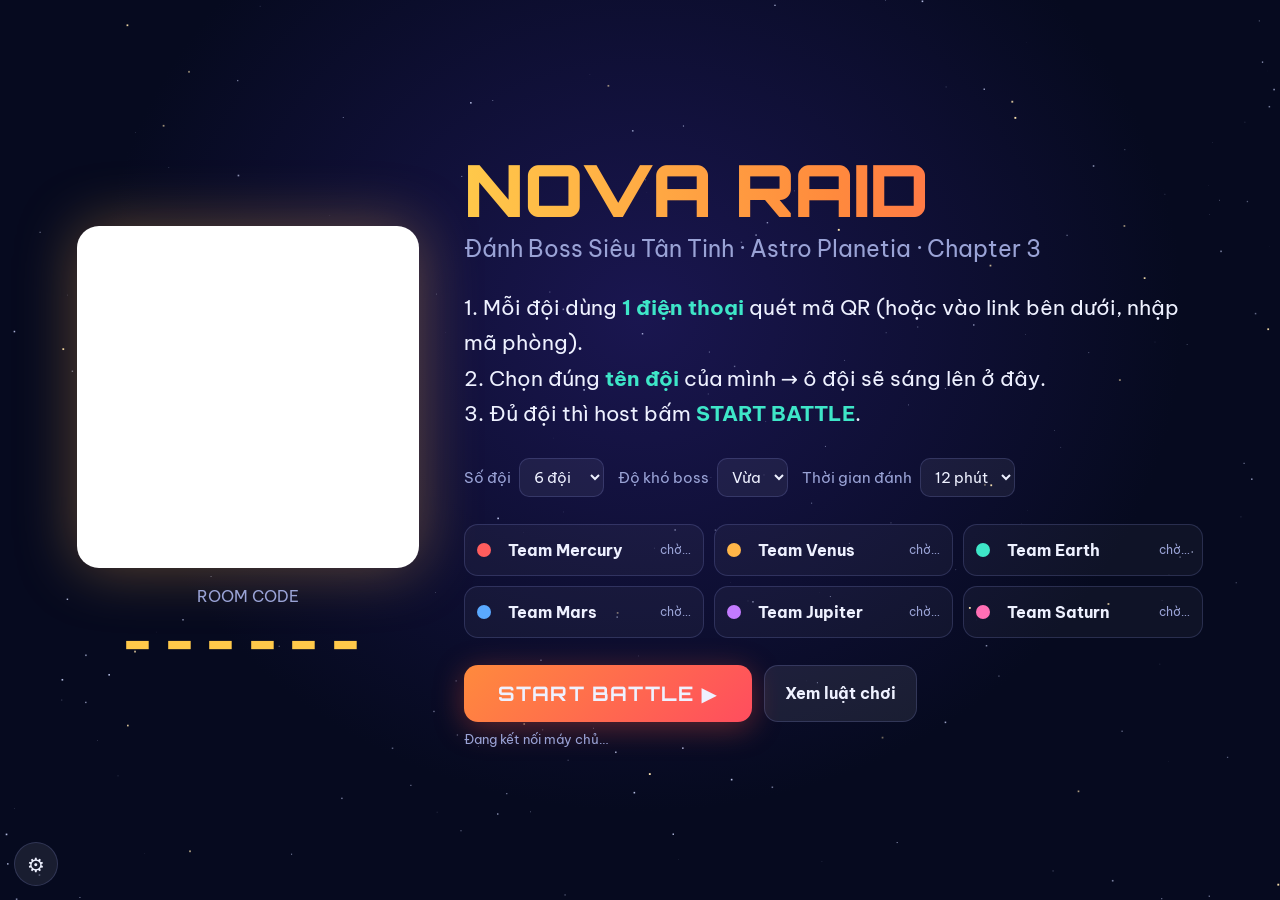
==== commit 84cfe4b2: "Show negative Stardust with minus sign Co-Authored-By: Claude Opus 5.5 <noreply@anthropic.com> Claud" ====
--- a/host.html
+++ b/host.html
@@ -478,7 +478,7 @@
   <div class="ann-t" style="font-size:8vh;color:${won?'#ffc94a':'#ff4d5e'}">${won?'SUPERNOVA DEFEATED!':'THE STAR ESCAPED…'}</div>
   <div class="ann-v">${won?'Cả lớp đã hạ gục boss! Mỗi đội +20 Stardust.':'Hết giờ, boss còn '+Math.round(S.hp/S.hpMax*100)+'% máu. Không có thưởng hạ boss.'}</div>
   <table><tr><th>#</th><th>Team</th><th>Damage</th><th>Top 3</th><th>Hạ boss</th><th>Phạt P3</th><th>Stardust</th></tr>
-  ${rw.map(r=>`<tr><td>${r.rank===1?'👑':r.rank}</td><td style="color:${r.color};font-weight:800">${esc(r.name)}</td><td>${r.dmg.toLocaleString('en')}</td><td>${r.rankReward?'+'+r.rankReward:'–'}</td><td>${r.win?'+'+r.win:'–'}</td><td>${r.pen?'−'+r.pen:'–'}</td><td class="total">${r.total>0?'+':''}${r.total}</td></tr>`).join('')}
+  ${rw.map(r=>`<tr><td>${r.rank===1?'👑':r.rank}</td><td style="color:${r.color};font-weight:800">${esc(r.name)}</td><td>${r.dmg.toLocaleString('en')}</td><td>${r.rankReward?'+'+r.rankReward:'–'}</td><td>${r.win?'+'+r.win:'–'}</td><td>${r.pen?'−'+r.pen:'–'}</td><td class="total">${r.total>0?'+':''}${String(r.total).replace('-','−')}</td></tr>`).join('')}
   </table><div class="note">BTC phát / thu Stardust theo cột cuối cùng. Chụp màn hình này để lưu kết quả.</div></div>`;
 }
 function esc(s){ return String(s).replace(/[&<>"]/g,c=>({'&':'&amp;','<':'&lt;','>':'&gt;','"':'&quot;'}[c])); }
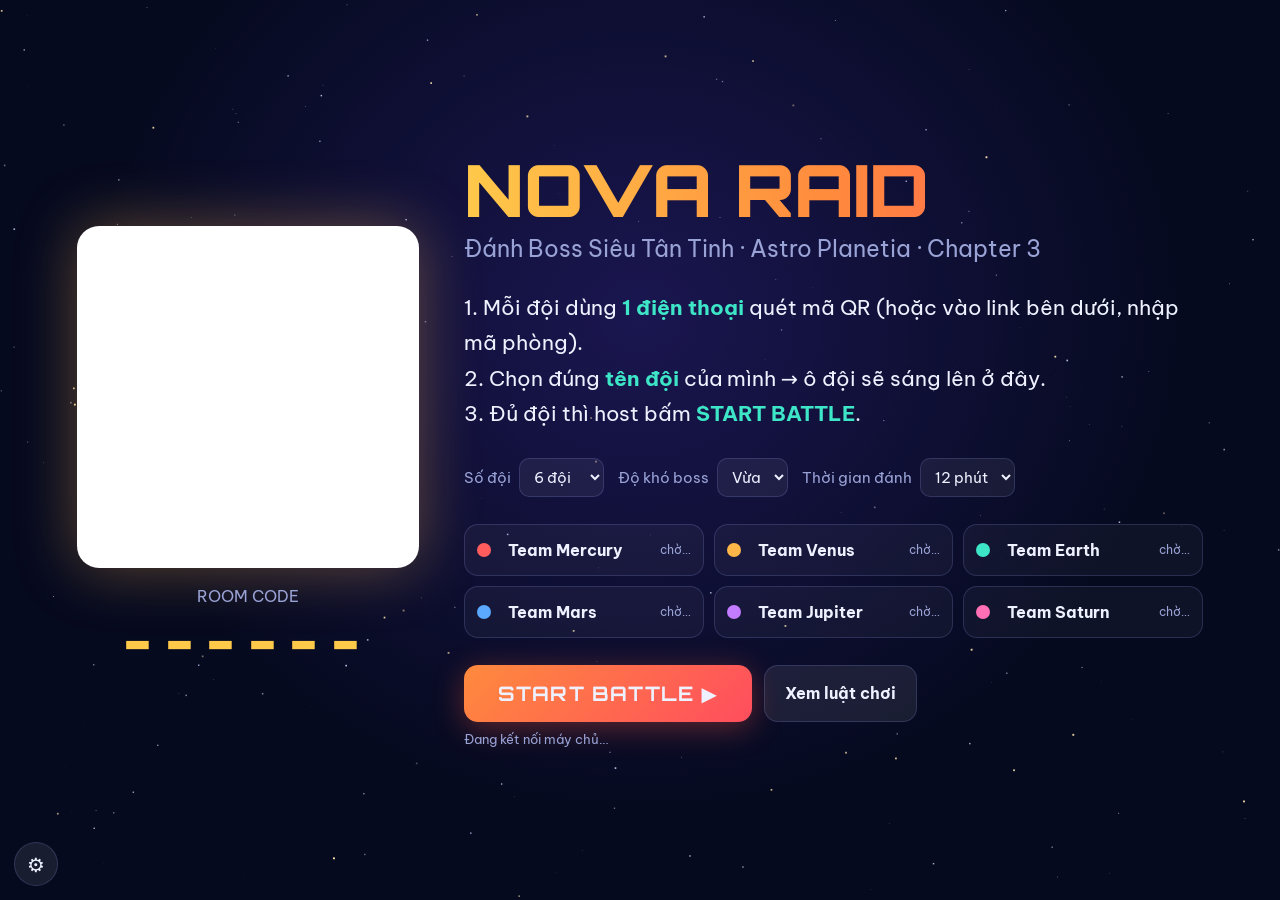
==== commit 56f2d81e: "Use in-page confirm dialog (native confirm blocked in in-app browsers); cache-bust assets Co-Authore" ====
--- a/host.html
+++ b/host.html
@@ -6,7 +6,7 @@
 <title>Nova Raid — Host</title>
 <link rel="preconnect" href="https://fonts.googleapis.com">
 <link href="https://fonts.googleapis.com/css2?family=Be+Vietnam+Pro:wght@400;600;700;800&family=Orbitron:wght@600;800;900&display=swap" rel="stylesheet">
-<link rel="stylesheet" href="style.css">
+<link rel="stylesheet" href="style.css?v=3">
 <style>
 body{overflow:hidden;height:100vh}
 #app{position:relative;z-index:1;height:100vh;display:flex;flex-direction:column}
@@ -180,9 +180,9 @@
 
 <script src="vendor/mqtt.min.js"></script>
 <script src="vendor/qrcode.js"></script>
-<script src="common.js"></script>
-<script src="questions.js"></script>
-<script src="sky.js"></script>
+<script src="common.js?v=3"></script>
+<script src="questions.js?v=3"></script>
+<script src="sky.js?v=3"></script>
 <script>
 (function(){
 const $ = s=>document.querySelector(s);
@@ -350,10 +350,10 @@
 }
 
 // ---------------- FLOW ----------------
-function startBattle(){
+async function startBattle(){
   if(!netOk){ toast('Chưa kết nối máy chủ!'); return; }
   const joined = S.teams.filter(t=>t.cid).length;
-  if(joined < S.teams.length && !confirm(`Mới có ${joined}/${S.teams.length} đội vào phòng. Vẫn bắt đầu?`)) return;
+  if(joined < S.teams.length && !(await NR.ask(`Mới có ${joined}/${S.teams.length} đội vào phòng. Vẫn bắt đầu?`,'Bắt đầu'))) return;
   S.hpPerTeam = +$('#setDiff').value; S.timeLimit = +$('#setTime').value;
   S.hpMax = S.hpPerTeam * S.teams.length; S.hp = S.hpMax; S.phase=1; S.elapsed=0;
   S.teams.forEach(t=>{ t.dmg=0;t.hits=0;t.miss=0;t.pen=0;t.manual=0;t.cur=null; });
@@ -555,12 +555,12 @@
   <div class="muted" style="font-size:12px;margin-top:8px">Phím tắt: A = mở/đóng bảng này · Space = tạm dừng/tiếp tục · F = toàn màn hình</div>`;
 }
 let muted=false;
-$('#admin').addEventListener('click', e=>{
+$('#admin').addEventListener('click', async e=>{
   const b=e.target.closest('[data-a]'); if(!b) return; const a=b.dataset.a, t=b.dataset.t && team(b.dataset.t);
   if(a==='pause') pause(); if(a==='resume') resume();
   if(a==='skip'){ if(S.status==='paused') resume(true); const target = S.phase===1? 2/3 : 1/3; S.hp=Math.min(S.hp, Math.floor(S.hpMax*target)); updateHP(); goPhase(S.phase+1); }
-  if(a==='win' && confirm('Kết thúc trận: boss bị hạ (THẮNG)?')){ S.hp=0; updateHP(); endBattle('won'); }
-  if(a==='lose' && confirm('Kết thúc trận: hết giờ (THUA)?')) endBattle('lost');
+  if(a==='win' && await NR.ask('Kết thúc trận: boss bị hạ (THẮNG)?','Kết thúc')){ S.hp=0; updateHP(); endBattle('won'); }
+  if(a==='lose' && await NR.ask('Kết thúc trận: hết giờ (THUA)?','Kết thúc')) endBattle('lost');
   if(a==='time'){ S.timeLimit+=120; toast('+2 phút'); }
   if(a==='results') showResults();
   if(a==='sound'){ muted=!muted; Object.keys(NR.SFX).forEach(k=>{ if(!NR.SFX['_'+k]) NR.SFX['_'+k]=NR.SFX[k]; NR.SFX[k]= muted?()=>{}:NR.SFX['_'+k]; }); }
@@ -568,7 +568,7 @@
   if(a==='pen' && t){ t.pen+=10; renderChips(); pushState(); }
   if(a==='unpen' && t){ t.pen=Math.max(0,t.pen-10); renderChips(); pushState(); }
   if(a==='copy'){ navigator.clipboard && navigator.clipboard.writeText(playUrl()); toast('Đã copy link'); }
-  if(a==='new' && confirm('Tạo phòng mới? Phòng hiện tại sẽ kết thúc.')){ send(T.all, '', true); location.href='host.html?new=1'; }
+  if(a==='new' && await NR.ask('Tạo phòng mới? Phòng hiện tại sẽ kết thúc.','Tạo phòng mới')){ send(T.all, '', true); NR.storeDel('nr_host_last'); setTimeout(()=>{ location.href='host.html?new=1'; }, 300); return; }
   save(); renderAdmin();
 });
 $('#gear').onclick=()=>{ $('#admin').classList.toggle('hidden'); renderAdmin(); };
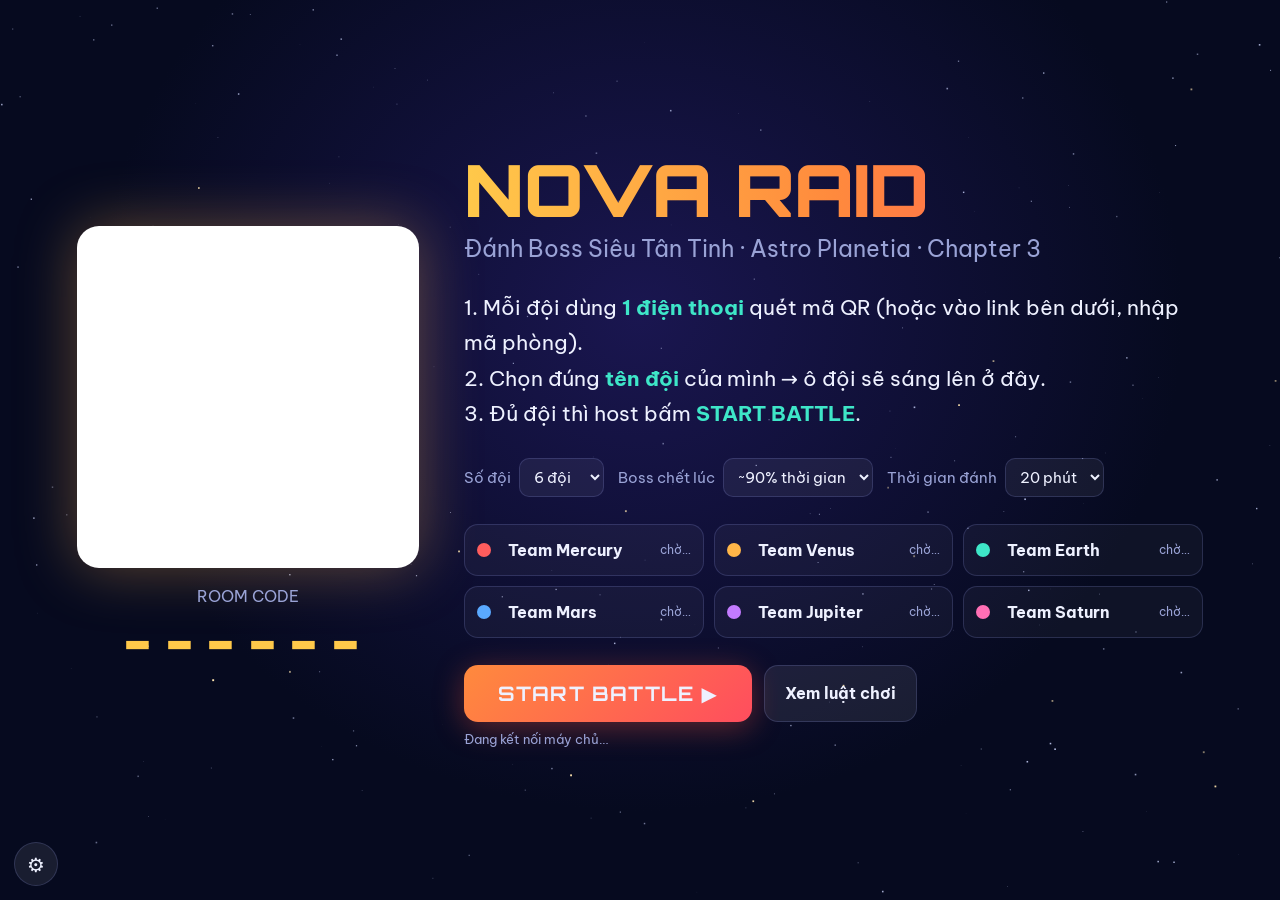
==== commit 303ecf03: "Auto-pacing boss HP (dies near end of timer), 20-min default, 168 questions Co-Authored-By: Claude O" ====
--- a/host.html
+++ b/host.html
@@ -6,7 +6,7 @@
 <title>Nova Raid — Host</title>
 <link rel="preconnect" href="https://fonts.googleapis.com">
 <link href="https://fonts.googleapis.com/css2?family=Be+Vietnam+Pro:wght@400;600;700;800&family=Orbitron:wght@600;800;900&display=swap" rel="stylesheet">
-<link rel="stylesheet" href="style.css?v=3">
+<link rel="stylesheet" href="style.css?v=4">
 <style>
 body{overflow:hidden;height:100vh}
 #app{position:relative;z-index:1;height:100vh;display:flex;flex-direction:column}
@@ -139,8 +139,8 @@
       </div>
       <div class="settings">
         <label>Số đội <select id="setTeams"></select></label>
-        <label>Độ khó boss <select id="setDiff"><option value="1600">Dễ</option><option value="2300" selected>Vừa</option><option value="3000">Khó</option></select></label>
-        <label>Thời gian đánh <select id="setTime"><option value="600">10 phút</option><option value="720" selected>12 phút</option><option value="900">15 phút</option><option value="1080">18 phút</option></select></label>
+        <label>Boss chết lúc <select id="setDiff"><option value="0.8">~80% thời gian</option><option value="0.9" selected>~90% thời gian</option><option value="1.02">sát giờ (khó)</option></select></label>
+        <label>Thời gian đánh <select id="setTime"><option value="900">15 phút</option><option value="1080">18 phút</option><option value="1200" selected>20 phút</option><option value="1320">22 phút</option><option value="1500">25 phút</option></select></label>
       </div>
       <div class="teamgrid" id="teamGrid"></div>
       <div style="display:flex;gap:12px;flex-wrap:wrap">
@@ -180,9 +180,9 @@
 
 <script src="vendor/mqtt.min.js"></script>
 <script src="vendor/qrcode.js"></script>
-<script src="common.js?v=3"></script>
-<script src="questions.js?v=3"></script>
-<script src="sky.js?v=3"></script>
+<script src="common.js?v=4"></script>
+<script src="questions.js?v=4"></script>
+<script src="sky.js?v=4"></script>
 <script>
 (function(){
 const $ = s=>document.querySelector(s);
@@ -204,7 +204,7 @@
 const KEY = r=>'nr_host_'+r;
 
 function newState(room, brokerIdx){
-  return { room, brokerIdx, status:'lobby', phase:1, hp:0, hpMax:0, hpPerTeam:2300, timeLimit:720,
+  return { room, brokerIdx, status:'lobby', phase:1, hp:0, hpMax:0, killAt:0.9, timeLimit:1200,
            elapsed:0, runningSince:null, teams: makeTeams(6, []), log:[], announceUntil:0, endReason:null };
 }
 function makeTeams(n, old){
@@ -323,8 +323,8 @@
     if(c.phase===2 && secs > (PH[2].shield+0.6)){ blocked=true; }
     else {
       const speed = Math.max(0, 1 - secs/c.limit);
-      dmg = Math.round(100 + 60*speed);
-      if(c.phase===3) dmg = Math.round(dmg*1.2);
+      dmg = Math.round((100 + 60*speed) * (c.phase===3?1.2:1) * pace());
+      dmg = Math.max(10, dmg);
     }
     t.hits++;
   } else {
@@ -338,6 +338,16 @@
   else fxMiss(t);
   renderChips(); pushState();
   setTimeout(()=>{ if(S.status==='battle' && !t.cur) nextQ(t); }, 1600);
+}
+// Pacing: boss auto-balances so it dies near killAt × time limit, however fast or slow the class is.
+// Same multiplier for every team at a given moment → team ranking stays fair.
+function pace(){
+  const T = S.timeLimit * (S.killAt||0.9); const t = elapsed();
+  const target = S.hpMax * Math.max(0, 1 - t/T);
+  const diff = (S.hp - target) / S.hpMax;          // >0 boss healthier than schedule, <0 boss dying too fast
+  if(diff < -0.01) return Math.max(0.08, 1 + (diff+0.01)*15);
+  if(diff > 0.03)  return Math.min(5, 1 + (diff-0.03)*12);
+  return 1;
 }
 function applyDamage(t, dmg){
   t.dmg += dmg; S.hp = Math.max(0, S.hp - dmg);
@@ -354,8 +364,8 @@
   if(!netOk){ toast('Chưa kết nối máy chủ!'); return; }
   const joined = S.teams.filter(t=>t.cid).length;
   if(joined < S.teams.length && !(await NR.ask(`Mới có ${joined}/${S.teams.length} đội vào phòng. Vẫn bắt đầu?`,'Bắt đầu'))) return;
-  S.hpPerTeam = +$('#setDiff').value; S.timeLimit = +$('#setTime').value;
-  S.hpMax = S.hpPerTeam * S.teams.length; S.hp = S.hpMax; S.phase=1; S.elapsed=0;
+  S.killAt = +$('#setDiff').value; S.timeLimit = +$('#setTime').value;
+  S.hpMax = Math.round(S.teams.length * 450 * S.timeLimit/60 / 100) * 100; S.hp = S.hpMax; S.phase=1; S.elapsed=0;
   S.teams.forEach(t=>{ t.dmg=0;t.hits=0;t.miss=0;t.pen=0;t.manual=0;t.cur=null; });
   S.status='announce'; S.runningSince=null; save();
   show('battle'); renderChips(); updateHP(); setBossPhase();
@@ -415,7 +425,7 @@
 function renderSettings(){
   const sel=$('#setTeams'); sel.innerHTML='';
   for(let i=2;i<=12;i++){ const o=document.createElement('option'); o.value=i; o.textContent=i+' đội'; if(i===S.teams.length) o.selected=true; sel.appendChild(o); }
-  $('#setDiff').value=String(S.hpPerTeam); $('#setTime').value=String(S.timeLimit);
+  $('#setDiff').value=String(S.killAt||0.9); $('#setTime').value=String(S.timeLimit);
 }
 function renderLobbyTeams(){
   const g=$('#teamGrid');
@@ -582,7 +592,7 @@
 
 // ---------------- LOBBY HANDLERS ----------------
 $('#setTeams').addEventListener('change', e=>{ S.teams = makeTeams(+e.target.value, S.teams); $('#teamGrid').innerHTML=''; renderLobbyTeams(); pushState(true); });
-$('#setDiff').addEventListener('change', e=>{ S.hpPerTeam=+e.target.value; save(); });
+$('#setDiff').addEventListener('change', e=>{ S.killAt=+e.target.value; save(); });
 $('#setTime').addEventListener('change', e=>{ S.timeLimit=+e.target.value; save(); });
 $('#btnStart').onclick=()=>{ NR.ac(); startBattle(); };
 $('#btnRules').onclick=()=>{
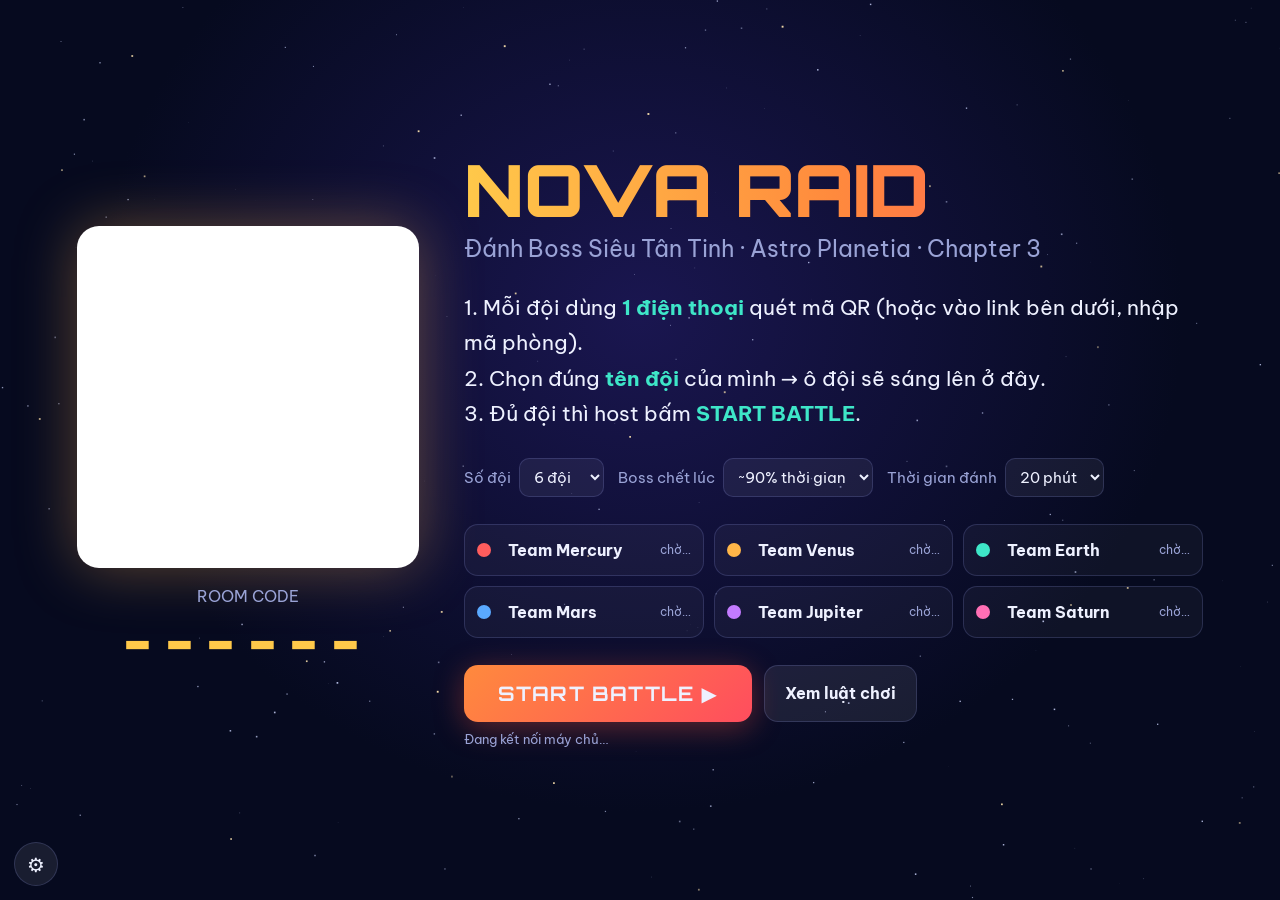
==== commit 8adceb5d: "Fix in-page confirm dialog Co-Authored-By: Claude Opus 5.5 <noreply@anthropic.com> Claude-Session: h" ====
--- a/host.html
+++ b/host.html
@@ -6,7 +6,7 @@
 <title>Nova Raid — Host</title>
 <link rel="preconnect" href="https://fonts.googleapis.com">
 <link href="https://fonts.googleapis.com/css2?family=Be+Vietnam+Pro:wght@400;600;700;800&family=Orbitron:wght@600;800;900&display=swap" rel="stylesheet">
-<link rel="stylesheet" href="style.css?v=4">
+<link rel="stylesheet" href="style.css?v=5">
 <style>
 body{overflow:hidden;height:100vh}
 #app{position:relative;z-index:1;height:100vh;display:flex;flex-direction:column}
@@ -180,9 +180,9 @@
 
 <script src="vendor/mqtt.min.js"></script>
 <script src="vendor/qrcode.js"></script>
-<script src="common.js?v=4"></script>
-<script src="questions.js?v=4"></script>
-<script src="sky.js?v=4"></script>
+<script src="common.js?v=5"></script>
+<script src="questions.js?v=5"></script>
+<script src="sky.js?v=5"></script>
 <script>
 (function(){
 const $ = s=>document.querySelector(s);
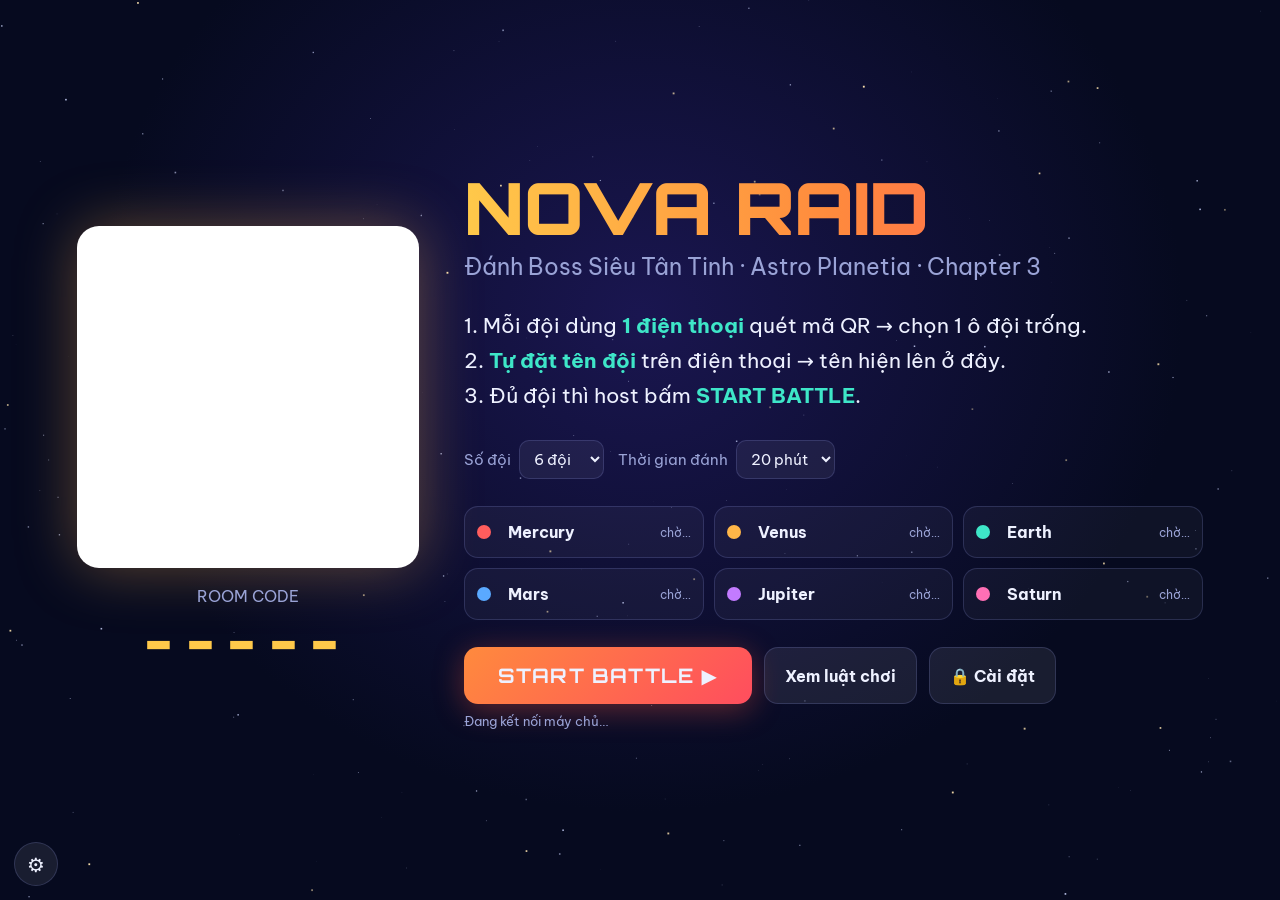
==== commit 66a101cb: "Nova Raid v2: settings panel, team naming, combo/crit, boss skills, last hit, music, final minute, t" ====
--- a/host.html
+++ b/host.html
@@ -6,35 +6,37 @@
 <title>Nova Raid — Host</title>
 <link rel="preconnect" href="https://fonts.googleapis.com">
 <link href="https://fonts.googleapis.com/css2?family=Be+Vietnam+Pro:wght@400;600;700;800&family=Orbitron:wght@600;800;900&display=swap" rel="stylesheet">
-<link rel="stylesheet" href="style.css?v=5">
+<link rel="stylesheet" href="style.css?v=7">
 <style>
 body{overflow:hidden;height:100vh}
 #app{position:relative;z-index:1;height:100vh;display:flex;flex-direction:column}
 canvas#fx{position:fixed;inset:0;width:100%;height:100%;z-index:5;pointer-events:none}
 
-/* ---------- LOBBY ---------- */
+/* LOBBY */
 #lobby{flex:1;display:grid;grid-template-columns:minmax(300px,38vh) 1fr;gap:5vh;padding:5vh 6vw;align-items:center}
 .qrbox{background:#fff;border-radius:22px;padding:2.2vh;aspect-ratio:1;display:flex;align-items:center;justify-content:center;box-shadow:0 0 60px rgba(255,180,80,.35)}
-.qrbox img,.qrbox svg{width:100%;height:100%;image-rendering:pixelated}
+.qrbox svg{width:100%;height:100%}
 .code{margin-top:2vh;text-align:center}
 .code .big{font-family:var(--disp);font-size:6vh;font-weight:900;letter-spacing:.25em;color:var(--gold)}
 .lob-title{font-family:var(--disp);font-weight:900;font-size:8vh;line-height:1;background:linear-gradient(90deg,var(--gold),var(--orange),var(--red));-webkit-background-clip:text;background-clip:text;color:transparent}
 .lob-sub{font-size:2.6vh;color:var(--mute);margin:1vh 0 3vh}
 .steps{font-size:2.3vh;line-height:1.7;margin-bottom:3vh}
 .steps b{color:var(--teal)}
-.teamgrid{display:grid;grid-template-columns:repeat(auto-fill,minmax(220px,1fr));gap:10px;margin-bottom:3vh}
-.tcard{border:1px solid var(--line);border-radius:14px;padding:10px 12px;display:flex;align-items:center;gap:10px;background:rgba(255,255,255,.04)}
+.teamgrid{display:grid;grid-template-columns:repeat(auto-fill,minmax(230px,1fr));gap:10px;margin-bottom:3vh}
+.tcard{border:1px solid var(--line);border-radius:14px;padding:10px 12px;display:flex;align-items:center;gap:10px;background:rgba(255,255,255,.04);transition:border-color .2s, background .2s}
 .tcard .dot{width:14px;height:14px;border-radius:50%;flex:none}
 .tcard input{flex:1;min-width:0;padding:4px 6px;font-weight:700;background:transparent;border-color:transparent}
 .tcard input:focus{border-color:var(--line)}
 .tcard .st{font-size:12px;color:var(--mute);white-space:nowrap}
 .tcard.on{border-color:rgba(62,230,200,.6);background:rgba(62,230,200,.08)}
 .tcard.on .st{color:var(--teal)}
+.tcard.pop{animation:pop .5s}
+@keyframes pop{30%{transform:scale(1.06)}}
 .settings{display:flex;flex-wrap:wrap;gap:14px;align-items:center;margin-bottom:3vh;font-size:15px}
 .settings label{display:flex;align-items:center;gap:8px;color:var(--mute)}
 .net{font-size:13px;color:var(--mute);margin-top:1vh}
 
-/* ---------- BATTLE ---------- */
+/* BATTLE */
 #battle{flex:1;display:flex;flex-direction:column}
 .topbar{display:flex;align-items:center;justify-content:space-between;padding:2vh 3vw 0}
 .brand{font-family:var(--disp);font-weight:900;font-size:3.2vh;letter-spacing:.12em}
@@ -49,6 +51,7 @@
 .hpfill{position:absolute;inset:0;transform-origin:left;background:linear-gradient(90deg,#ff3b4f,#ff8a3d,#ffd34a);transition:transform .35s cubic-bezier(.2,.8,.2,1)}
 .hpghost{position:absolute;inset:0;transform-origin:left;background:rgba(255,255,255,.55);transition:transform 1.2s .3s ease}
 .hpmark{position:absolute;top:0;bottom:0;width:3px;background:rgba(0,0,0,.6)}
+.hpbar.healing .hpfill{background:linear-gradient(90deg,#1fd18b,#7dffb2);}
 .arena{flex:1;position:relative;display:flex;align-items:center;justify-content:center}
 #boss{position:relative;width:42vh;height:42vh;transition:filter .3s}
 #boss .rays{position:absolute;inset:-28%;border-radius:50%;background:repeating-conic-gradient(from 0deg, rgba(255,200,80,.55) 0deg 6deg, transparent 6deg 18deg);-webkit-mask:radial-gradient(circle, transparent 34%, #000 36%, transparent 70%);mask:radial-gradient(circle, transparent 34%, #000 36%, transparent 70%);animation:spin 18s linear infinite}
@@ -63,11 +66,13 @@
   linear-gradient(115deg, transparent 47%, rgba(255,255,255,.9) 48%, transparent 50%) 10% 20%/50% 50% no-repeat,
   linear-gradient(35deg, transparent 47%, rgba(255,255,255,.85) 48%, transparent 50%) 70% 70%/45% 45% no-repeat,
   linear-gradient(160deg, transparent 47%, rgba(255,255,255,.8) 48%, transparent 50%) 80% 15%/40% 40% no-repeat}
+#boss .healglow{position:absolute;inset:-8%;border-radius:50%;box-shadow:0 0 80px 30px rgba(60,255,150,.7), inset 0 0 60px rgba(60,255,150,.6);opacity:0;transition:opacity .4s}
 #boss.p2 .shield{opacity:1;transform:scale(1);animation:shieldPulse 1.6s ease-in-out infinite}
 #boss.p3 .core{background:radial-gradient(circle at 40% 38%, #fff 0%, #ffd0a0 18%, #ff5a2a 50%, #d0101e 78%, #4a0008 100%);animation:pulse .9s ease-in-out infinite;box-shadow:0 0 90px 30px rgba(255,40,40,.6), 0 0 240px 90px rgba(255,20,20,.3)}
 #boss.p3 .rays{background:repeating-conic-gradient(from 0deg, rgba(255,60,60,.7) 0deg 5deg, transparent 5deg 14deg);animation-duration:5s}
 #boss.p3 .brow{opacity:1}
 #boss.p3 .cracks{opacity:1}
+#boss.heal .healglow{opacity:1;animation:pulse .6s ease-in-out infinite}
 #boss.hit{animation:shake .25s}
 #boss.dead{animation:supernova 1.6s forwards}
 @keyframes spin{to{transform:rotate(360deg)}}
@@ -76,13 +81,19 @@
 @keyframes shieldPulse{50%{box-shadow:0 0 70px rgba(90,240,255,.9), inset 0 0 60px rgba(90,240,255,.7)}}
 @keyframes shake{20%{transform:translate(-10px,4px)}40%{transform:translate(9px,-6px)}60%{transform:translate(-6px,6px)}80%{transform:translate(5px,-3px)}}
 @keyframes supernova{0%{transform:scale(1);filter:brightness(1)}40%{transform:scale(.7);filter:brightness(3)}100%{transform:scale(6);filter:brightness(8);opacity:0}}
+.bubble{position:absolute;left:calc(50% + 24vh);top:16%;max-width:26vw;background:#fff;color:#1a0b0b;font-weight:800;font-size:2.4vh;padding:1.4vh 1.6vw;border-radius:18px 18px 18px 4px;box-shadow:0 10px 40px rgba(0,0,0,.5);opacity:0;transform:scale(.6);transform-origin:left bottom;transition:all .3s cubic-bezier(.2,1.4,.4,1);z-index:6}
+.bubble.show{opacity:1;transform:scale(1)}
 .teams{display:flex;justify-content:center;gap:1.2vw;padding:0 2vw 2.5vh;flex-wrap:wrap}
 .chip{position:relative;min-width:12vw;padding:1.1vh 1.2vw;border-radius:16px;background:rgba(10,14,45,.75);border:2px solid var(--c);box-shadow:0 0 18px color-mix(in srgb, var(--c) 35%, transparent);text-align:center;transition:transform .2s}
-.chip .nm{font-weight:800;font-size:2.2vh;color:var(--c)}
+.chip .nm{font-weight:800;font-size:2.2vh;color:var(--c);max-width:16vw;overflow:hidden;text-overflow:ellipsis;white-space:nowrap}
 .chip .dm{font-family:var(--disp);font-weight:800;font-size:3vh}
 .chip .sd{font-size:1.6vh;color:var(--mute)}
 .chip .cn{position:absolute;top:8px;right:8px;width:9px;height:9px;border-radius:50%;background:#555}
 .chip .cn.on{background:var(--teal);box-shadow:0 0 8px var(--teal)}
+.chip .stk{position:absolute;top:-1.4vh;right:-1vh;font-size:1.6vh;font-weight:900;background:#ff6a00;color:#fff;border-radius:999px;padding:.2vh .8vh;opacity:0}
+.chip.oc{border-color:#ff8a00;box-shadow:0 0 30px #ff7a00, 0 0 60px rgba(255,90,0,.6);animation:fire .5s ease-in-out infinite alternate}
+.chip.oc .stk{opacity:1}
+@keyframes fire{to{box-shadow:0 0 45px #ffb000, 0 0 90px rgba(255,60,0,.7);transform:translateY(-3px)}}
 .chip.top::before{content:'👑';position:absolute;top:-2.6vh;left:50%;transform:translateX(-50%);font-size:2.6vh}
 .chip.hurt{animation:shake .3s}
 .feed{position:absolute;left:2.5vw;top:2vh;width:22vw;display:flex;flex-direction:column;gap:6px;font-size:1.8vh}
@@ -90,31 +101,55 @@
 @keyframes fin{from{opacity:0;transform:translateX(-20px)}}
 .legend{position:absolute;right:2.5vw;top:2vh;width:22vw;font-size:1.8vh;color:var(--mute);background:rgba(10,14,45,.55);border:1px solid var(--line);border-radius:12px;padding:12px 14px;line-height:1.5}
 .legend b{color:var(--ink)}
-
-/* ---------- OVERLAYS ---------- */
+/* event banner */
+#evbar{position:fixed;left:50%;top:19vh;transform:translateX(-50%);z-index:9;min-width:40vw;text-align:center;font-family:var(--disp);font-weight:900;font-size:3vh;padding:1.2vh 2vw;border-radius:16px;border:2px solid var(--ec,#fff);color:var(--ec,#fff);background:rgba(5,8,30,.85);box-shadow:0 0 40px var(--ec,#fff);display:none}
+#evbar.show{display:block;animation:zoomIn .4s}
+#evbar small{display:block;font-family:var(--font);font-size:1.8vh;font-weight:700;color:var(--ink);margin-top:.4vh}
+#evbar .prog{height:1vh;border-radius:999px;background:rgba(255,255,255,.15);margin-top:.8vh;overflow:hidden}
+#evbar .prog i{display:block;height:100%;background:var(--ec);transition:width .3s}
+@keyframes zoomIn{from{transform:translateX(-50%) scale(1.6);opacity:0}}
+body.blackout #battle::after{content:'';position:fixed;inset:0;background:radial-gradient(circle at 50% 50%, transparent 20%, rgba(0,0,0,.85) 70%);pointer-events:none;z-index:4;animation:flick 2s infinite}
+@keyframes flick{50%{opacity:.75}}
+body.final #app::after{content:'';position:fixed;inset:0;pointer-events:none;z-index:4;box-shadow:inset 0 0 12vh rgba(255,0,30,.75);animation:beat 1s infinite}
+@keyframes beat{0%,30%,100%{opacity:.4}15%,45%{opacity:1}}
+#bigcount{position:fixed;inset:0;display:flex;align-items:center;justify-content:center;z-index:8;pointer-events:none;font-family:var(--disp);font-weight:900;font-size:40vh;color:rgba(255,60,80,.85);text-shadow:0 0 60px rgba(255,0,40,.9);opacity:0}
+#bigcount.go{animation:bc 1s}
+@keyframes bc{0%{opacity:0;transform:scale(2)}20%{opacity:1;transform:scale(1)}100%{opacity:0;transform:scale(.8)}}
+#mvp{position:fixed;left:50%;top:22%;transform:translateX(-50%);z-index:8;pointer-events:none;font-family:var(--disp);font-weight:900;font-size:6vh;color:var(--gold);text-shadow:0 0 30px rgba(255,200,60,.9);white-space:nowrap;opacity:0}
+#mvp.go{animation:mvpIn 2.4s}
+@keyframes mvpIn{0%{opacity:0;transform:translateX(-50%) scale(2.2)}12%{opacity:1;transform:translateX(-50%) scale(1)}80%{opacity:1}100%{opacity:0}}
+
+/* OVERLAYS */
 .overlay{position:fixed;inset:0;z-index:20;display:flex;flex-direction:column;align-items:center;justify-content:center;text-align:center;background:rgba(3,5,20,.78);backdrop-filter:blur(4px)}
 .ann-k{font-family:var(--disp);font-size:3vh;letter-spacing:.4em;color:var(--mute)}
 .ann-t{font-family:var(--disp);font-weight:900;font-size:10vh;line-height:1.05;margin:1.5vh 0;animation:zoom .6s cubic-bezier(.2,1.4,.4,1)}
 .ann-d{font-size:3.4vh;max-width:70vw;font-weight:700}
 .ann-v{font-size:2.6vh;max-width:70vw;color:var(--mute);margin-top:1.2vh}
 @keyframes zoom{from{transform:scale(2.5);opacity:0}}
-.res{width:min(900px,90vw)}
-.res table{width:100%;border-collapse:collapse;font-size:2.6vh;margin-top:3vh}
-.res th{font-size:1.8vh;color:var(--mute);font-weight:600;text-align:right;padding:6px 12px}
+.res{width:min(1000px,92vw)}
+.res table{width:100%;border-collapse:collapse;font-size:2.4vh;margin-top:3vh}
+.res th{font-size:1.7vh;color:var(--mute);font-weight:600;text-align:right;padding:6px 10px}
 .res th:first-child,.res th:nth-child(2){text-align:left}
-.res td{padding:1.2vh 12px;border-top:1px solid var(--line);text-align:right;font-family:var(--disp);font-weight:700}
+.res td{padding:1.1vh 10px;border-top:1px solid var(--line);text-align:right;font-family:var(--disp);font-weight:700}
 .res td:first-child,.res td:nth-child(2){text-align:left;font-family:var(--font)}
-.res td.total{color:var(--gold);font-size:3.2vh}
+.res td.total{color:var(--gold);font-size:3vh}
 .res .note{font-size:1.9vh;color:var(--mute);margin-top:2vh}
 
-/* ---------- ADMIN ---------- */
+/* ADMIN + SETTINGS */
 #gear{position:fixed;left:14px;bottom:14px;z-index:30;width:44px;height:44px;border-radius:50%;background:rgba(255,255,255,.08);border:1px solid var(--line);font-size:20px}
-#admin{position:fixed;left:14px;bottom:66px;z-index:30;width:360px;max-height:80vh;overflow:auto;background:#0e1440;border:1px solid var(--line);border-radius:16px;padding:14px;font-size:14px;box-shadow:0 20px 60px rgba(0,0,0,.6)}
-#admin h4{font-size:13px;color:var(--mute);margin:10px 0 6px;font-weight:600;text-transform:uppercase;letter-spacing:.08em}
+#admin{position:fixed;left:14px;bottom:66px;z-index:30;width:380px;max-height:80vh;overflow:auto;background:#0e1440;border:1px solid var(--line);border-radius:16px;padding:14px;font-size:14px;box-shadow:0 20px 60px rgba(0,0,0,.6)}
+#admin h4,#setp h4{font-size:12px;color:var(--mute);margin:12px 0 6px;font-weight:700;text-transform:uppercase;letter-spacing:.08em}
 #admin .row{display:flex;gap:6px;flex-wrap:wrap;margin-bottom:6px;align-items:center}
 #admin .trow{display:flex;align-items:center;gap:6px;margin-bottom:4px}
-#admin .trow span{flex:1;font-weight:700}
-#toast{position:fixed;left:50%;top:14px;transform:translateX(-50%);z-index:40;background:#1b2160;border:1px solid var(--line);padding:10px 16px;border-radius:12px;font-size:14px;opacity:0;transition:opacity .3s;pointer-events:none}
+#admin .trow span{flex:1;font-weight:700;overflow:hidden;text-overflow:ellipsis;white-space:nowrap}
+#setp{position:fixed;inset:0;z-index:50;background:rgba(3,5,20,.85);display:flex;align-items:center;justify-content:center;padding:20px}
+#setp .card{background:#0e1440;border:1px solid var(--line);border-radius:18px;width:min(860px,96vw);max-height:92vh;overflow:auto;padding:22px 24px}
+#setp .grid{display:grid;grid-template-columns:repeat(auto-fill,minmax(250px,1fr));gap:8px 20px}
+#setp label.f{display:flex;align-items:center;justify-content:space-between;gap:10px;font-size:14px;padding:6px 0;border-bottom:1px solid rgba(160,170,255,.08)}
+#setp label.f input[type=number]{width:84px;text-align:right}
+#setp label.f input[type=checkbox]{width:20px;height:20px;accent-color:var(--orange)}
+#setp .hint{font-size:12px;color:var(--mute);margin-top:2px}
+#toast{position:fixed;left:50%;top:14px;transform:translateX(-50%);z-index:60;background:#1b2160;border:1px solid var(--line);padding:10px 16px;border-radius:12px;font-size:15px;opacity:0;transition:opacity .3s;pointer-events:none}
 #toast.show{opacity:1}
 </style>
 </head>
@@ -122,57 +157,59 @@
 <canvas class="sky" id="sky"></canvas>
 <canvas id="fx"></canvas>
 <div id="app">
-
-  <!-- LOBBY -->
   <section id="lobby" class="hidden">
     <div>
       <div class="qrbox" id="qr"></div>
-      <div class="code"><div class="muted">ROOM CODE</div><div class="big" id="roomCode">------</div></div>
+      <div class="code"><div class="muted">ROOM CODE</div><div class="big" id="roomCode">-----</div></div>
     </div>
     <div>
       <div class="lob-title">NOVA RAID</div>
       <div class="lob-sub">Đánh Boss Siêu Tân Tinh · Astro Planetia · Chapter 3</div>
       <div class="steps">
-        1. Mỗi đội dùng <b>1 điện thoại</b> quét mã QR (hoặc vào link bên dưới, nhập mã phòng).<br>
-        2. Chọn đúng <b>tên đội</b> của mình → ô đội sẽ sáng lên ở đây.<br>
+        1. Mỗi đội dùng <b>1 điện thoại</b> quét mã QR → chọn 1 ô đội trống.<br>
+        2. <b>Tự đặt tên đội</b> trên điện thoại → tên hiện lên ở đây.<br>
         3. Đủ đội thì host bấm <b>START BATTLE</b>.
       </div>
       <div class="settings">
         <label>Số đội <select id="setTeams"></select></label>
-        <label>Boss chết lúc <select id="setDiff"><option value="0.8">~80% thời gian</option><option value="0.9" selected>~90% thời gian</option><option value="1.02">sát giờ (khó)</option></select></label>
-        <label>Thời gian đánh <select id="setTime"><option value="900">15 phút</option><option value="1080">18 phút</option><option value="1200" selected>20 phút</option><option value="1320">22 phút</option><option value="1500">25 phút</option></select></label>
+        <label>Thời gian đánh <select id="setTime"><option value="900">15 phút</option><option value="1080">18 phút</option><option value="1200">20 phút</option><option value="1320">22 phút</option><option value="1500">25 phút</option></select></label>
       </div>
       <div class="teamgrid" id="teamGrid"></div>
       <div style="display:flex;gap:12px;flex-wrap:wrap">
         <button class="btn primary disp" id="btnStart" style="font-size:20px;padding:16px 34px">START BATTLE ▶</button>
         <button class="btn" id="btnRules">Xem luật chơi</button>
+        <button class="btn" id="btnSet">🔒 Cài đặt</button>
       </div>
       <div class="net" id="netInfo">Đang kết nối máy chủ…</div>
     </div>
   </section>
 
-  <!-- BATTLE -->
   <section id="battle" class="hidden">
     <div class="topbar">
       <div class="brand">NOVA <span>RAID</span></div>
       <div class="phase" id="phaseBadge">PHASE 1</div>
-      <div class="timer" id="timer">12:00</div>
+      <div class="timer" id="timer">20:00</div>
     </div>
     <div class="hpwrap">
       <div class="hplabel"><span>☀ SUPERNOVA BOSS</span><span id="hpText">0 / 0</span></div>
-      <div class="hpbar"><div class="hpghost" id="hpGhost"></div><div class="hpfill" id="hpFill"></div><div class="hpmark" style="left:33.33%"></div><div class="hpmark" style="left:66.66%"></div></div>
+      <div class="hpbar" id="hpbar"><div class="hpghost" id="hpGhost"></div><div class="hpfill" id="hpFill"></div><div class="hpmark" id="mk2"></div><div class="hpmark" id="mk3"></div></div>
     </div>
     <div class="arena">
       <div class="feed" id="feed"></div>
       <div class="legend" id="legend"></div>
-      <div id="boss"><div class="rays"></div><div class="shield"></div><div class="core"></div><div class="cracks"></div><div class="brow"></div><div class="eye"></div></div>
+      <div id="boss"><div class="rays"></div><div class="healglow"></div><div class="shield"></div><div class="core"></div><div class="cracks"></div><div class="brow"></div><div class="eye"></div></div>
+      <div class="bubble" id="bubble"></div>
     </div>
     <div class="teams" id="chips"></div>
   </section>
 </div>
 
+<div id="evbar"></div>
+<div id="bigcount"></div>
+<div id="mvp"></div>
 <div class="overlay hidden" id="ann"></div>
 <div class="overlay hidden" id="results"></div>
+<div id="setp" class="hidden"></div>
 
 <button id="gear" title="Bảng điều khiển (phím A)">⚙</button>
 <div id="admin" class="hidden"></div>
@@ -180,456 +217,561 @@
 
 <script src="vendor/mqtt.min.js"></script>
 <script src="vendor/qrcode.js"></script>
-<script src="common.js?v=5"></script>
-<script src="questions.js?v=5"></script>
-<script src="sky.js?v=5"></script>
+<script src="config.js?v=7"></script>
+<script src="common.js?v=7"></script>
+<script src="questions.js?v=7"></script>
+<script src="music.js?v=7"></script>
+<script src="sky.js?v=7"></script>
 <script>
 (function(){
 const $ = s=>document.querySelector(s);
 const QS = window.NR_QUESTIONS;
 const QMAP = Object.fromEntries(QS.map(q=>[q.id,q]));
-const FAST = QS.filter(q=>q.fast).map(q=>q.id);
-const ALL  = QS.map(q=>q.id);
-
-const PH = {
-  1:{name:'PHASE 1', title:'THE AWAKENING', color:'#ffc94a', limit:25, en:'Answer correctly to fire your laser. Faster answers deal more damage!', vi:'Trả lời đúng để bắn laser. Trả lời càng nhanh, sát thương càng cao!'},
-  2:{name:'PHASE 2', title:'SOLAR SHIELD', color:'#5df0ff', limit:15, shield:5, en:'The boss raised its shield! Only correct answers within 5 SECONDS deal damage.', vi:'Boss bật khiên! Chỉ câu trả lời đúng trong 5 GIÂY mới gây sát thương.'},
-  3:{name:'PHASE 3', title:'SUPERNOVA RAGE', color:'#ff4d5e', limit:20, en:'The boss strikes back! Every WRONG answer costs your team 10 Stardust.', vi:'Boss phản đòn! Mỗi câu SAI, đội bị trừ 10 Stardust.'}
-};
-const REWARD = {ranks:[50,30,20], win:20, penalty:10};
+const SET_CODE = 'namcam';
+
+// ---------------- CONFIG ----------------
+function clone(o){ return JSON.parse(JSON.stringify(o)); }
+let CFG = Object.assign(clone(NR_DEFAULTS), NR.store('nr_cfg')||{});
+CFG.types = Object.assign(clone(NR_DEFAULTS.types), CFG.types||{});
+function saveCfg(){ NR.store('nr_cfg', CFG); }
+
+function PH(p){
+  return ({
+    1:{name:'PHASE 1', title:'THE AWAKENING', color:'#ffc94a', limit:CFG.qLimit[0], en:'Answer correctly to fire your laser. Faster answers deal more damage!', vi:'Trả lời đúng để bắn laser. Càng nhanh, sát thương càng cao!'},
+    2:{name:'PHASE 2', title:'SOLAR SHIELD', color:'#5df0ff', limit:CFG.qLimit[1], shield:CFG.shieldSec, en:`The boss raised its shield! Only correct answers within ${CFG.shieldSec} SECONDS deal damage.`, vi:`Boss bật khiên! Chỉ câu đúng trong ${CFG.shieldSec} GIÂY mới gây sát thương.`},
+    3:{name:'PHASE 3', title:'SUPERNOVA RAGE', color:'#ff4d5e', limit:CFG.qLimit[2], en:`The boss strikes back! Every WRONG answer costs your team ${CFG.penalty} Stardust.`, vi:`Boss phản đòn! Mỗi câu SAI, đội bị trừ ${CFG.penalty} Stardust.`}
+  })[p];
+}
+function pools(){
+  const ok = q => CFG.types[q.k] !== false;
+  let all = QS.filter(ok); if(!all.length) all = QS;
+  let fast = all.filter(q=>q.fast); if(fast.length<10) fast = QS.filter(q=>q.fast);
+  return { all: all.map(q=>q.id), fast: fast.map(q=>q.id) };
+}
 
 // ---------------- STATE ----------------
-let S = null;        // persisted game state
-let client = null, T = null;
+let S=null, client=null, T=null;
 const KEY = r=>'nr_host_'+r;
-
-function newState(room, brokerIdx){
-  return { room, brokerIdx, status:'lobby', phase:1, hp:0, hpMax:0, killAt:0.9, timeLimit:1200,
-           elapsed:0, runningSince:null, teams: makeTeams(6, []), log:[], announceUntil:0, endReason:null };
+function newState(room){
+  return { room, brokerIdx:0, status:'lobby', phase:1, hp:0, hpMax:0, timeLimit:CFG.timeLimit, elapsed:0, runningSince:null,
+           teams: makeTeams(6, []), ev:{}, nextSkillAt:0, nextTauntAt:0, lastHit:null, leader:null, finalOn:false };
 }
 function makeTeams(n, old){
   const t=[];
   for(let i=0;i<n;i++){
-    const o = old[i];
-    t.push(o || { id:'t'+(i+1), name:'Team '+NR.TEAM_NAMES[i], color:NR.TEAM_COLORS[i], cid:null, seen:0, tts:true,
-                  dmg:0, hits:0, miss:0, pen:0, manual:0, order:{fast:NR.shuffle(FAST), all:NR.shuffle(ALL)}, ptr:{fast:0,all:0}, cur:null, n:0 });
+    t.push(old[i] || { id:'t'+(i+1), slot:i+1, name:NR.TEAM_NAMES[i], named:false, color:NR.TEAM_COLORS[i], cid:null, seen:0, tts:true,
+      dmg:0, hits:0, miss:0, pen:0, streak:0, best:0, crits:0, order:null, ptr:{fast:0,all:0}, cur:null, n:0 });
   }
   return t;
 }
 function save(){ try{ NR.store(KEY(S.room), S); NR.store('nr_host_last', S.room); }catch(e){} }
 function team(id){ return S.teams.find(t=>t.id===id); }
-function now(){ return Date.now(); }
-function elapsed(){ return S.elapsed + (S.runningSince ? (now()-S.runningSince)/1000 : 0); }
-function remaining(){ return Math.max(0, S.timeLimit - elapsed()); }
+const now = ()=>Date.now();
+const elapsed = ()=> S.elapsed + (S.runningSince ? (now()-S.runningSince)/1000 : 0);
+const remaining = ()=> Math.max(0, S.timeLimit - elapsed());
+const esc = s=>String(s).replace(/[&<>"]/g,c=>({'&':'&amp;','<':'&lt;','>':'&gt;','"':'&quot;'}[c]));
+function cleanName(s){ return String(s||'').replace(/[<>\u0000-\u001f]/g,'').replace(/\s+/g,' ').trim().slice(0,16); }
 
 // ---------------- NETWORK ----------------
+let netOk=false;
 async function connect(){
   $('#netInfo').textContent='Đang kết nối máy chủ…';
   try{
     const r = await NR.connectAny(S.brokerIdx);
-    client = r.client; S.brokerIdx = r.idx; save();
-    T = NR.topics(S.room);
-    client.subscribe(T.up, {qos:1});
-    client.on('message', (topic, buf)=>{ try{ onMsg(JSON.parse(buf.toString())); }catch(e){} });
-    client.on('reconnect', ()=>net(false));
-    client.on('connect', ()=>{ net(true); client.subscribe(T.up,{qos:1}); pushState(true); });
-    client.on('offline', ()=>net(false));
+    client=r.client; S.brokerIdx=r.idx; save(); T=NR.topics(S.room);
+    client.subscribe(T.up,{qos:1});
+    client.on('message',(topic,buf)=>{ try{ onMsg(JSON.parse(buf.toString())); }catch(e){} });
+    client.on('reconnect',()=>net(false)); client.on('offline',()=>net(false));
+    client.on('connect',()=>{ net(true); client.subscribe(T.up,{qos:1}); pushState(true); });
     net(true); renderQR(); pushState(true);
-  }catch(e){
-    net(false); $('#netInfo').textContent='❌ Không kết nối được máy chủ. Kiểm tra wifi/4G của laptop rồi bấm F5.';
-    setTimeout(connect, 5000);
-  }
-}
-let netOk=false;
+  }catch(e){ net(false); $('#netInfo').textContent='❌ Không kết nối được máy chủ. Kiểm tra wifi/4G của laptop rồi bấm F5.'; setTimeout(connect,5000); }
+}
 function net(ok){ netOk=ok; $('#netInfo').textContent = ok ? ('✅ Đã kết nối máy chủ #'+(S.brokerIdx+1)+' · Link cho điện thoại: '+playUrl()) : '⚠ Mất kết nối, đang thử lại…'; }
-function send(topic, obj, retain){ if(client && client.connected) client.publish(topic, JSON.stringify(obj), {qos:1, retain:!!retain}); }
-function playUrl(){
-  const base = location.href.replace(/host\.html.*$/,'').replace(/[?#].*$/,'');
-  let u = base + 'play.html?r='+S.room+'&b='+S.brokerIdx;
-  const ov = NR.qs('broker'); if(ov) u += '&broker='+encodeURIComponent(ov);
-  return u;
-}
-
+function send(topic,obj,retain){ if(client&&client.connected) client.publish(topic, typeof obj==='string'?obj:JSON.stringify(obj), {qos:1, retain:!!retain}); }
+function playUrl(){ const base=location.href.replace(/host\.html.*$/,'').replace(/[?#].*$/,''); let u=base+'play.html?r='+S.room+'&b='+S.brokerIdx; const ov=NR.qs('broker'); if(ov) u+='&broker='+encodeURIComponent(ov); return u; }
 let lastPush=0, pushTimer=null;
 function pushState(force){
-  const doit=()=>{ lastPush=now(); pushTimer=null;
-    send(T.all, publicState(), true); save(); };
+  if(!T){ if(S) save(); return; }
+  const doit=()=>{ lastPush=now(); pushTimer=null; send(T.all, publicState(), true); save(); };
   if(force){ if(pushTimer){clearTimeout(pushTimer);pushTimer=null;} return doit(); }
-  if(pushTimer) return;
-  const wait = Math.max(0, 300-(now()-lastPush));
-  pushTimer=setTimeout(doit, wait);
+  if(pushTimer) return; pushTimer=setTimeout(doit, Math.max(0,300-(now()-lastPush)));
+}
+function evPublic(){
+  const e=S.ev, el=elapsed(), o={};
+  if(e.warn) o.warn=e.warn.kind;
+  if(e.meteorUntil>el) o.meteor=Math.round((e.meteorUntil-el)*1000);
+  if(e.blackoutUntil>el) o.blackout=Math.round((e.blackoutUntil-el)*1000);
+  if(e.heal) o.heal={need:e.heal.need, got:e.heal.got, ms:Math.round((e.heal.until-el)*1000)};
+  if(S.finalOn) o.final=true;
+  return o;
 }
 function publicState(){
-  return { type:'state', status:S.status, phase:S.phase, hp:Math.round(S.hp), hpMax:S.hpMax, remain:Math.round(remaining()),
-    teams:S.teams.map(t=>({id:t.id,name:t.name,color:t.color,dmg:Math.round(t.dmg),taken:!!t.cid, rank:rankOf(t.id)})),
-    rewards: (S.status==='won'||S.status==='lost') ? rewards() : null, ts:now() };
-}
-
+  return { type:'state', status:S.status, phase:S.phase, hp:Math.round(S.hp), hpMax:S.hpMax, remain:Math.round(remaining()), ev:evPublic(),
+    combo: CFG.combo?CFG.comboN:0,
+    teams:S.teams.map(t=>({id:t.id,slot:t.slot,name:t.name,named:t.named,color:t.color,dmg:Math.round(t.dmg),taken:!!t.cid,rank:rankOf(t.id),streak:t.streak})),
+    rewards:(S.status==='won'||S.status==='lost')?rewards():null, ts:now() };
+}
 function onMsg(m){
-  if(!m || !m.team) return;
-  const t = team(m.team); if(!t) return;
+  if(!m||!m.team) return; const t=team(m.team); if(!t) return;
   if(m.type==='hello'){
-    t.cid = m.cid; t.seen = now(); t.tts = m.tts!==false;
-    send(T.team(t.id), {type:'welcome', cid:m.cid, team:t.id});
+    const fresh = t.cid!==m.cid; t.cid=m.cid; t.seen=now(); t.tts=m.tts!==false;
     if(S.status==='battle'){ if(t.cur) resendQ(t); else nextQ(t); }
-    renderLobbyTeams(); renderChips(); pushState();
-    return;
+    if(fresh) popCard(t.id);
+    renderLobbyTeams(); renderChips(); pushState(); return;
   }
-  if(m.cid !== t.cid) { // another device took over this team
-    send(T.team(t.id), {type:'kicked', cid:m.cid}); return;
+  if(m.cid!==t.cid){ send(T.team(t.id), {type:'kicked', cid:m.cid}); return; }
+  t.seen=now();
+  if(m.type==='name'){
+    const nm=cleanName(m.name); if(!nm) return;
+    if(S.status!=='lobby' && t.named) return;
+    t.name=nm; t.named=true; toast('🚀 Đội mới: '+nm); NR.SFX.mvp(); popCard(t.id);
+    renderLobbyTeams(true); renderChips(); pushState(true); return;
   }
-  t.seen = now();
-  if(m.type==='ping'){ return; }
-  if(m.type==='ans'){ onAnswer(t, m); }
+  if(m.type==='ans') onAnswer(t,m);
 }
 
 // ---------------- QUESTIONS ----------------
+let POOL = pools();
 function pickQ(t){
-  const pool = S.phase===2 ? 'fast' : 'all';
-  for(let tries=0; tries<200; tries++){
-    if(t.ptr[pool] >= t.order[pool].length){ t.order[pool]=NR.shuffle(pool==='fast'?FAST:ALL); t.ptr[pool]=0; }
-    const id = t.order[pool][t.ptr[pool]++];
-    const q = QMAP[id];
-    if(q.k==='listen' && !t.tts) continue;
+  const pool = S.phase===2 ? 'fast':'all';
+  if(!t.order || !t.order[pool] || !t.order[pool].length){ t.order={fast:NR.shuffle(POOL.fast), all:NR.shuffle(POOL.all)}; t.ptr={fast:0,all:0}; }
+  for(let i=0;i<300;i++){
+    if(t.ptr[pool]>=t.order[pool].length){ t.order[pool]=NR.shuffle(POOL[pool]); t.ptr[pool]=0; }
+    const q=QMAP[t.order[pool][t.ptr[pool]++]];
+    if(!q) continue; if(q.k==='listen' && !t.tts) continue; if(CFG.types[q.k]===false && POOL.all.length!==QS.length) continue;
     return q;
   }
-  return QMAP[FAST[0]];
+  return QMAP[POOL.fast[0]];
 }
 function nextQ(t){
   if(S.status!=='battle') return;
-  const q = pickQ(t);
-  t.n++;
-  t.cur = { qid:q.id, sentAt:now(), limit:PH[S.phase].limit, phase:S.phase, n:t.n, opts:NR.shuffle(q.o) };
+  const q=pickQ(t); t.n++;
+  t.cur={ qid:q.id, sentAt:now(), limit:PH(S.phase).limit, phase:S.phase, n:t.n, opts:NR.shuffle(q.o) };
   resendQ(t);
 }
 function resendQ(t){
   const c=t.cur; if(!c) return; const q=QMAP[c.qid];
-  const left = Math.max(1, c.limit - (now()-c.sentAt)/1000);
-  send(T.team(t.id), {type:'q', n:c.n, cid:t.cid, phase:c.phase, limit:c.limit, left, shield:PH[c.phase].shield||0, sinceSent:(now()-c.sentAt)/1000,
-    q:{id:q.id, k:q.k, p:q.p, t:q.t||null, o:c.opts}});
-}
-function onAnswer(t, m){
-  const c=t.cur; if(!c || S.status!=='battle' || m.n!==c.n) return;
-  const q=QMAP[c.qid];
-  const secs = (now()-c.sentAt)/1000;
-  const ok = m.choice === q.o[0];
-  finishQ(t, ok, secs, false);
+  send(T.team(t.id), {type:'q', n:c.n, cid:t.cid, phase:c.phase, limit:c.limit, left:Math.max(1, c.limit-(now()-c.sentAt)/1000), shield:PH(c.phase).shield||0,
+    streak:t.streak, q:{id:q.id,k:q.k,p:q.p,t:q.t||null,o:c.opts}});
+}
+function onAnswer(t,m){
+  const c=t.cur; if(!c||S.status!=='battle'||m.n!==c.n) return;
+  finishQ(t, m.choice===QMAP[c.qid].o[0], (now()-c.sentAt)/1000, false);
 }
 function finishQ(t, ok, secs, timeout){
-  const c=t.cur; if(!c) return; const q=QMAP[c.qid];
-  t.cur=null;
-  let dmg=0, blocked=false, pen=0;
+  const c=t.cur; if(!c) return; const q=QMAP[c.qid]; t.cur=null;
+  let dmg=0, blocked=false, pen=0, tags=[];
+  const el=elapsed();
   if(ok){
-    if(c.phase===2 && secs > (PH[2].shield+0.6)){ blocked=true; }
+    t.hits++; t.streak++; t.best=Math.max(t.best,t.streak);
+    if(c.phase===2 && secs>(CFG.shieldSec+0.6)) blocked=true;
     else {
-      const speed = Math.max(0, 1 - secs/c.limit);
-      dmg = Math.round((100 + 60*speed) * (c.phase===3?1.2:1) * pace());
-      dmg = Math.max(10, dmg);
+      const speed=Math.max(0,1-secs/c.limit);
+      let mult = c.phase===3?1.2:1;
+      if(CFG.crit && secs<=CFG.critSec){ mult*=CFG.critMult; tags.push('CRIT'); t.crits++; }
+      if(CFG.combo && t.streak>=CFG.comboN){ mult*=CFG.comboMult; tags.push('OVERCHARGE'); }
+      if(S.ev.meteorUntil>el){ mult*=2; tags.push('METEOR'); }
+      if(S.finalOn){ mult*=CFG.finalMult; tags.push('FINAL'); }
+      dmg=Math.round((100+60*speed)*mult);
+      if(S.ev.heal){ S.ev.heal.got++; if(S.ev.heal.got>=S.ev.heal.need) healInterrupted(t); }
     }
-    t.hits++;
   } else {
-    t.miss++;
-    if(c.phase===3){ pen=REWARD.penalty; t.pen+=pen; }
+    t.miss++; t.streak=0;
+    if(c.phase===3){ pen=CFG.penalty; t.pen+=pen; }
   }
-  send(T.team(t.id), {type:'res', n:c.n, ok, dmg, blocked, pen, timeout, correct:q.o[0], total:Math.round(t.dmg+dmg), pent:t.pen});
-  if(dmg>0) applyDamage(t, dmg);
-  else if(blocked) fxBlock(t);
-  else if(pen>0) fxCounter(t, pen);
-  else fxMiss(t);
+  if(CFG.combo && ok && t.streak===CFG.comboN) { NR.SFX.overcharge(); feed(t, `🔥 <b style="color:${t.color}">${esc(t.name)}</b> OVERCHARGE!`); }
+  send(T.team(t.id), {type:'res', n:c.n, ok, dmg, blocked, pen, timeout, tags, streak:t.streak, correct:q.o[0], total:Math.round(t.dmg+dmg), pent:t.pen});
+  if(dmg>0) applyDamage(t,dmg,tags); else if(blocked) fxBlock(t); else if(pen>0) fxCounter(t,pen); else fxMiss(t);
   renderChips(); pushState();
-  setTimeout(()=>{ if(S.status==='battle' && !t.cur) nextQ(t); }, 1600);
-}
-// Pacing: boss auto-balances so it dies near killAt × time limit, however fast or slow the class is.
-// Same multiplier for every team at a given moment → team ranking stays fair.
+  setTimeout(()=>{ if(S.status==='battle' && !t.cur) nextQ(t); }, 1300);
+}
+// Boss auto-balances so it dies near killAt × time limit. Same multiplier for every team → ranking stays fair.
 function pace(){
-  const T = S.timeLimit * (S.killAt||0.9); const t = elapsed();
-  const target = S.hpMax * Math.max(0, 1 - t/T);
-  const diff = (S.hp - target) / S.hpMax;          // >0 boss healthier than schedule, <0 boss dying too fast
-  if(diff < -0.01) return Math.max(0.08, 1 + (diff+0.01)*15);
-  if(diff > 0.03)  return Math.min(5, 1 + (diff-0.03)*12);
+  const TT=S.timeLimit*(CFG.killAt||0.98), t=elapsed();
+  const target=S.hpMax*Math.max(0,1-t/TT), diff=(S.hp-target)/S.hpMax;
+  if(diff<-0.005) return Math.max(0.02, 1+(diff+0.005)*40);
+  if(diff>0.03) return Math.min(5, 1+(diff-0.03)*12);
   return 1;
 }
-function applyDamage(t, dmg){
-  t.dmg += dmg; S.hp = Math.max(0, S.hp - dmg);
-  fxLaser(t, dmg);
-  updateHP();
-  if(S.hp<=0){ endBattle('won'); return; }
-  const frac = S.hp/S.hpMax;
-  if(S.phase===1 && frac<=2/3) goPhase(2);
-  else if(S.phase===2 && frac<=1/3) goPhase(3);
+function applyDamage(t,dmg,tags){
+  t.dmg+=dmg; S.hp=Math.max(0,S.hp-Math.max(5,dmg*pace()));
+  fxLaser(t,dmg,tags||[]); updateHP(); checkLeader();
+  if(S.hp<=0){ S.lastHit=t.id; endBattle('won'); return; }
+  const f=S.hp/S.hpMax;
+  if(S.phase===1 && f<=CFG.p2At) goPhase(2); else if(S.phase===2 && f<=CFG.p3At) goPhase(3);
+}
+
+// ---------------- BOSS SKILLS ----------------
+const SKILL = {
+  meteor:{ title:'☄ METEOR SHOWER', color:'#ffb648', sub:()=>`All damage x2 for ${CFG.meteorSec} seconds! Attack now!` },
+  heal:{ title:'💚 BOSS IS HEALING', color:'#3cff96', sub:()=>`Land ${CFG.healNeed} hits in ${CFG.healSec}s to interrupt it!` },
+  blackout:{ title:'🌑 BLACKOUT', color:'#a88bff', sub:()=>`Your screens go dark for ${CFG.blackoutSec}s. Read carefully!` }
+};
+function scheduleSkill(first){ S.nextSkillAt = elapsed() + CFG.skillEvery*(first?0.55:(0.8+Math.random()*0.4)); }
+function triggerSkill(kind){
+  if(!kind){ const ks=['meteor','heal','blackout']; kind=ks[Math.floor(Math.random()*ks.length)]; }
+  S.ev.warn={kind, at:elapsed()+3}; NR.SFX.warn(); showEv('#ff4d5e','⚠ BOSS SKILL INCOMING','The boss is charging something…'); pushState(true);
+  if(CFG.taunts) taunt(pick(TAUNT.skill));
+}
+function startSkill(kind){
+  const el=elapsed(); S.ev.warn=null;
+  if(kind==='meteor'){ S.ev.meteorUntil=el+CFG.meteorSec; NR.SFX.meteor(); meteorFx=CFG.meteorSec*60; }
+  if(kind==='blackout'){ S.ev.blackoutUntil=el+CFG.blackoutSec; NR.SFX.blackout(); document.body.classList.add('blackout'); }
+  if(kind==='heal'){ S.ev.heal={need:CFG.healNeed, got:0, until:el+CFG.healSec}; NR.SFX.heal(); $('#boss').classList.add('heal'); $('#hpbar').classList.add('healing'); }
+  S.ev.active=kind; pushState(true);
+}
+function healInterrupted(t){
+  S.ev.heal=null; S.ev.active=null; $('#boss').classList.remove('heal'); $('#hpbar').classList.remove('healing');
+  NR.SFX.healStop(); showEv('#3ee6c8','✋ HEAL INTERRUPTED!', `${t.name} landed the final interrupt!`, 2500); feed(t, `✋ <b style="color:${t.color}">${esc(t.name)}</b> interrupted the heal!`);
+  if(CFG.taunts) taunt(pick(TAUNT.healFail)); pushState(true);
+}
+function healSucceeded(){
+  const amt=Math.round(S.hpMax*CFG.healPct/100); S.hp=Math.min(S.hpMax, S.hp+amt); S.ev.heal=null; S.ev.active=null;
+  $('#boss').classList.remove('heal'); updateHP(); setTimeout(()=>$('#hpbar').classList.remove('healing'),1200);
+  NR.SFX.heal(); showEv('#3cff96','💚 BOSS HEALED +'+CFG.healPct+'%','Too slow, Explorers!', 2500); if(CFG.taunts) taunt(pick(TAUNT.healOk)); pushState(true);
+}
+function tickEvents(){
+  const e=S.ev, el=elapsed();
+  if(e.warn && el>=e.warn.at) startSkill(e.warn.kind);
+  if(e.active==='meteor'){ if(el>=e.meteorUntil){ e.active=null; hideEv(); pushState(true);} else showEv(SKILL.meteor.color, SKILL.meteor.title+'  x2', `${Math.ceil(e.meteorUntil-el)}s left — attack now!`); }
+  if(e.active==='blackout'){ if(el>=e.blackoutUntil){ e.active=null; document.body.classList.remove('blackout'); hideEv(); pushState(true);} else showEv(SKILL.blackout.color, SKILL.blackout.title, `${Math.ceil(e.blackoutUntil-el)}s — answers are hidden in the dark. Read carefully!`); }
+  if(e.active==='heal' && e.heal){ if(el>=e.heal.until) healSucceeded(); else showEv(SKILL.heal.color, SKILL.heal.title, `Interrupt: ${e.heal.got}/${e.heal.need} hits · ${Math.ceil(e.heal.until-el)}s`, 0, e.heal.got/e.heal.need); }
+  if(CFG.skills && !e.warn && !e.active && el>=S.nextSkillAt && remaining()>75){ scheduleSkill(false); triggerSkill(); }
+}
+
+// ---------------- DRAMA: taunts, leader, final minute ----------------
+const TAUNT = {
+  idle:['Is that all you\'ve got, {L}?','{W}, are you even trying?','I have burned for ten billion years. You have twenty minutes!','Your English is weaker than a dying star!','Nice try, tiny Explorers!','{L} thinks they are the MVP? Cute.','I can see your spelling mistakes from space, {W}!'],
+  skill:['Feel my power!','Time for a little surprise…','You cannot stop a supernova!'],
+  healOk:['Ahh… much better. Thank you!','Too slow! I feel brand new!'],
+  healFail:['NO! My healing!','How dare you interrupt me!'],
+  phase2:['Try breaking THIS shield!'], phase3:['NOW I AM ANGRY!'], final:['ONE MINUTE LEFT! YOU WILL NEVER DEFEAT ME!'], low:['No… this can\'t be happening…','I… am… not… finished…']
+};
+function pick(a){ return a[Math.floor(Math.random()*a.length)]; }
+function taunt(line){
+  if(!CFG.taunts) return; const s=[...S.teams].sort((a,b)=>b.dmg-a.dmg); const W=[...S.teams].sort((a,b)=>b.miss-a.miss)[0];
+  const txt=line.replace('{L}', s[0]?s[0].name:'Explorers').replace('{W}', W?W.name:'Explorers');
+  const b=$('#bubble'); b.textContent=txt; b.classList.add('show'); clearTimeout(taunt.t); taunt.t=setTimeout(()=>b.classList.remove('show'),5000);
+}
+let lastLeaderAlert=0;
+function checkLeader(){
+  const top=[...S.teams].sort((a,b)=>b.dmg-a.dmg)[0]; if(!top) return;
+  if(S.leader!==top.id){ const prev=S.leader; S.leader=top.id;
+    if(prev && elapsed()>30 && now()-lastLeaderAlert>8000){ lastLeaderAlert=now(); const el=$('#mvp'); el.textContent='👑 NEW MVP: '+top.name; el.style.color=top.color; el.classList.remove('go'); void el.offsetWidth; el.classList.add('go'); NR.SFX.mvp(); } }
+}
+let lastBeat=-1;
+function tickFinal(){
+  const r=remaining();
+  if(CFG.finalMinute && !S.finalOn && r<=60 && S.status==='battle'){ S.finalOn=true; document.body.classList.add('final'); showEv('#ff4d5e','⏱ FINAL MINUTE', `All damage x${CFG.finalMult}! Everything you've got!`, 3500); taunt(pick(TAUNT.final)); pushState(true); }
+  if(S.finalOn && S.status==='battle'){ const s=Math.ceil(r); if(s!==lastBeat){ lastBeat=s; NR.SFX.heartbeat(); if(s<=10 && s>0){ const b=$('#bigcount'); b.textContent=s; b.classList.remove('go'); void b.offsetWidth; b.classList.add('go'); } } }
 }
 
 // ---------------- FLOW ----------------
 async function startBattle(){
   if(!netOk){ toast('Chưa kết nối máy chủ!'); return; }
-  const joined = S.teams.filter(t=>t.cid).length;
-  if(joined < S.teams.length && !(await NR.ask(`Mới có ${joined}/${S.teams.length} đội vào phòng. Vẫn bắt đầu?`,'Bắt đầu'))) return;
-  S.killAt = +$('#setDiff').value; S.timeLimit = +$('#setTime').value;
-  S.hpMax = Math.round(S.teams.length * 450 * S.timeLimit/60 / 100) * 100; S.hp = S.hpMax; S.phase=1; S.elapsed=0;
-  S.teams.forEach(t=>{ t.dmg=0;t.hits=0;t.miss=0;t.pen=0;t.manual=0;t.cur=null; });
-  S.status='announce'; S.runningSince=null; save();
-  show('battle'); renderChips(); updateHP(); setBossPhase();
+  const joined=S.teams.filter(t=>t.cid).length;
+  if(joined<S.teams.length && !(await NR.ask(`Mới có ${joined}/${S.teams.length} đội vào phòng. Vẫn bắt đầu?`,'Bắt đầu'))) return;
+  POOL=pools(); S.timeLimit=+$('#setTime').value; CFG.timeLimit=S.timeLimit; saveCfg();
+  S.hpMax=Math.round(S.teams.length*450*S.timeLimit/60/100)*100; S.hp=S.hpMax; S.phase=1; S.elapsed=0; S.ev={}; S.finalOn=false; S.lastHit=null; S.leader=null;
+  S.teams.forEach(t=>{ Object.assign(t,{dmg:0,hits:0,miss:0,pen:0,streak:0,best:0,crits:0,cur:null,order:null}); });
+  S.status='announce'; S.runningSince=null; scheduleSkill(true); S.nextTauntAt=25; save();
+  show('battle'); renderChips(); updateHP(); setBossPhase(); music();
   announce(1, ()=>{ S.status='battle'; S.runningSince=now(); S.teams.forEach(nextQ); pushState(true); });
   pushState(true);
 }
 function goPhase(p){
-  S.phase=p; pause(true);
-  S.teams.forEach(t=>t.cur=null);
-  S.status='announce'; setBossPhase(); pushState(true); NR.SFX.alarm();
-  announce(p, ()=>{ S.status='battle'; resume(true); S.teams.forEach(nextQ); pushState(true); });
-}
-function pause(internal){ if(S.runningSince){ S.elapsed += (now()-S.runningSince)/1000; S.runningSince=null; } if(!internal){ S.status='paused'; S.teams.forEach(t=>t.cur=null); showAnnText('PAUSED','Tạm dừng','Host bấm ⚙ → Tiếp tục'); pushState(true); renderAdmin(); } }
-function resume(internal){ if(!S.runningSince) S.runningSince=now(); if(!internal){ S.status='battle'; hideAnn(); S.teams.forEach(nextQ); pushState(true); renderAdmin(); } }
+  S.phase=p; pause(true); S.teams.forEach(t=>t.cur=null);
+  S.status='announce'; setBossPhase(); pushState(true); NR.SFX.alarm(); music();
+  announce(p, ()=>{ S.status='battle'; resume(true); S.teams.forEach(nextQ); pushState(true); if(CFG.taunts) taunt(pick(p===2?TAUNT.phase2:TAUNT.phase3)); });
+}
+function pause(internal){ if(S.runningSince){ S.elapsed+=(now()-S.runningSince)/1000; S.runningSince=null; }
+  if(!internal){ S.status='paused'; S.teams.forEach(t=>t.cur=null); showAnnText('PAUSED','Tạm dừng','Host bấm ⚙ → Tiếp tục (hoặc phím Space)'); NRMusic.stop(); pushState(true); renderAdmin(); } }
+function resume(internal){ if(!S.runningSince) S.runningSince=now();
+  if(!internal){ S.status='battle'; hideAnn(); S.teams.forEach(nextQ); music(); pushState(true); renderAdmin(); } }
 function endBattle(reason){
   if(S.status==='won'||S.status==='lost') return;
-  pause(true); S.teams.forEach(t=>t.cur=null);
-  S.status=reason; S.endReason=reason; save(); pushState(true);
-  if(reason==='won'){ NR.SFX.boom(); $('#boss').classList.add('dead'); fxExplosion(); setTimeout(showResults, 2600); }
-  else { showResults(); }
+  pause(true); S.teams.forEach(t=>t.cur=null); S.status=reason; S.ev={}; hideEv();
+  document.body.classList.remove('final','blackout'); NRMusic.stop(); save(); pushState(true);
+  if(reason==='won'){
+    const lt=team(S.lastHit);
+    NR.SFX.boom(); $('#boss').classList.add('dead'); fxExplosion();
+    if(lt && CFG.lastHit){ setTimeout(()=>{ const el=$('#mvp'); el.innerHTML='⚔ LAST HIT: '+esc(lt.name)+' <span style="color:#fff">+'+CFG.lastHit+'✦</span>'; el.style.color=lt.color; el.classList.remove('go'); void el.offsetWidth; el.classList.add('go'); NR.SFX.fanfare(); }, 1200); }
+    setTimeout(showResults, 3800);
+  } else showResults();
   renderAdmin();
 }
-function rankOf(id){ const s=[...S.teams].sort((a,b)=>b.dmg-a.dmg); const i=s.findIndex(t=>t.id===id); return i+1; }
+function rankOf(id){ return [...S.teams].sort((a,b)=>b.dmg-a.dmg).findIndex(t=>t.id===id)+1; }
 function rewards(){
   const sorted=[...S.teams].sort((a,b)=>b.dmg-a.dmg);
-  return sorted.map((t,i)=>{
-    const rank = i+1;
-    // ties share the higher reward
-    const firstIdx = sorted.findIndex(x=>Math.round(x.dmg)===Math.round(t.dmg));
-    const r = (t.dmg>0 && firstIdx<3) ? REWARD.ranks[firstIdx] : 0;
-    const win = S.status==='won' ? REWARD.win : 0;
-    return {id:t.id, name:t.name, color:t.color, rank:firstIdx+1, dmg:Math.round(t.dmg), rankReward:r, win, pen:t.pen, total:r+win-t.pen};
+  return sorted.map(t=>{
+    const fi=sorted.findIndex(x=>Math.round(x.dmg)===Math.round(t.dmg));
+    const r=(t.dmg>0 && fi<3)?(CFG.top[fi]||0):0, win=S.status==='won'?CFG.win:0, lh=(S.status==='won'&&S.lastHit===t.id)?CFG.lastHit:0;
+    return {id:t.id,name:t.name,color:t.color,rank:fi+1,dmg:Math.round(t.dmg),best:t.best,crits:t.crits,rankReward:r,win,lastHit:lh,pen:t.pen,total:r+win+lh-t.pen};
   });
 }
+function music(){ if(!CFG.music || muted){ NRMusic.stop(); return; } NRMusic.setVolume(CFG.musicVol); NRMusic.setMode(S.finalOn?'final':S.phase); if(S.status!=='lobby') NRMusic.start(); }
 
 // ---------------- TICK ----------------
 setInterval(()=>{
   if(!S) return;
   if(S.status==='battle'){
-    const nowT=now();
-    S.teams.forEach(t=>{ if(t.cur && nowT > t.cur.sentAt + t.cur.limit*1000 + 1200){ finishQ(t, false, t.cur.limit, true); } });
+    const n=now();
+    S.teams.forEach(t=>{ if(t.cur && n>t.cur.sentAt+t.cur.limit*1000+1200) finishQ(t,false,t.cur.limit,true); });
+    tickEvents(); tickFinal();
+    if(S.finalOn && NRMusic.running) NRMusic.setMode('final');
+    if(CFG.taunts && elapsed()>=S.nextTauntAt){ S.nextTauntAt=elapsed()+35+Math.random()*25; taunt(pick(S.hp/S.hpMax<0.12?TAUNT.low:TAUNT.idle)); }
     if(remaining()<=0) endBattle('lost');
   }
   renderTimer();
-  if(S.status==='lobby') renderLobbyTeams();
-  else renderConn();
+  if(S.status==='lobby') renderLobbyTeams(); else renderConn();
 }, 250);
-setInterval(()=>{ if(S && (S.status==='battle'||S.status==='lobby')) pushState(); }, 5000);
+setInterval(()=>{ if(S && (S.status==='battle'||S.status==='lobby')) pushState(); }, 4000);
 
 // ---------------- RENDER ----------------
-function show(which){ $('#lobby').classList.toggle('hidden', which!=='lobby'); $('#battle').classList.toggle('hidden', which!=='battle'); }
-function renderQR(){
-  const qr = qrcode(0,'M'); qr.addData(playUrl()); qr.make();
-  $('#qr').innerHTML = qr.createSvgTag({cellSize:8, margin:0, scalable:true});
-  $('#roomCode').textContent = S.room;
-}
-function renderSettings(){
+function show(w){ $('#lobby').classList.toggle('hidden',w!=='lobby'); $('#battle').classList.toggle('hidden',w!=='battle'); }
+function renderQR(){ const qr=qrcode(0,'M'); qr.addData(playUrl()); qr.make(); $('#qr').innerHTML=qr.createSvgTag({cellSize:8,margin:0,scalable:true}); $('#roomCode').textContent=S.room; }
+function renderSettingsBar(){
   const sel=$('#setTeams'); sel.innerHTML='';
   for(let i=2;i<=12;i++){ const o=document.createElement('option'); o.value=i; o.textContent=i+' đội'; if(i===S.teams.length) o.selected=true; sel.appendChild(o); }
-  $('#setDiff').value=String(S.killAt||0.9); $('#setTime').value=String(S.timeLimit);
-}
-function renderLobbyTeams(){
+  const ts=$('#setTime'); if(![...ts.options].some(o=>+o.value===S.timeLimit)){ const o=document.createElement('option'); o.value=S.timeLimit; o.textContent=Math.round(S.timeLimit/60)+' phút'; ts.appendChild(o); } ts.value=String(S.timeLimit);
+}
+function popCard(id){ const d=document.querySelector(`.tcard[data-id="${id}"]`); if(d){ d.classList.remove('pop'); void d.offsetWidth; d.classList.add('pop'); } }
+function renderLobbyTeams(forceNames){
   const g=$('#teamGrid');
   if(g.children.length!==S.teams.length){
     g.innerHTML='';
-    S.teams.forEach(t=>{
-      const d=document.createElement('div'); d.className='tcard'; d.dataset.id=t.id;
-      d.innerHTML=`<span class="dot" style="background:${t.color}"></span><input maxlength="18"><span class="st"></span>`;
+    S.teams.forEach(t=>{ const d=document.createElement('div'); d.className='tcard'; d.dataset.id=t.id;
+      d.innerHTML=`<span class="dot" style="background:${t.color}"></span><input maxlength="16" title="Host có thể sửa tên"><span class="st"></span>`;
       const inp=d.querySelector('input'); inp.value=t.name;
-      inp.addEventListener('change',()=>{ t.name=inp.value.trim()||t.name; inp.value=t.name; pushState(true); });
-      g.appendChild(d);
-    });
+      inp.addEventListener('change',()=>{ const nm=cleanName(inp.value); if(nm){ t.name=nm; t.named=true; } inp.value=t.name; renderChips(); pushState(true); });
+      g.appendChild(d); });
   }
-  [...g.children].forEach(d=>{ const t=team(d.dataset.id); const on=!!t.cid && now()-t.seen<15000;
-    d.classList.toggle('on', on); d.querySelector('.st').textContent = on ? '✓ đã vào' : (t.cid?'mất kết nối':'chờ…'); });
+  [...g.children].forEach(d=>{ const t=team(d.dataset.id), on=!!t.cid && now()-t.seen<15000, inp=d.querySelector('input');
+    if(forceNames || document.activeElement!==inp) inp.value=t.name;
+    d.classList.toggle('on',on); d.querySelector('.st').textContent = on ? (t.named?'✓ sẵn sàng':'✎ đang đặt tên…') : (t.cid?'mất kết nối':'chờ…'); });
 }
 function renderChips(){
   const c=$('#chips');
-  if(c.children.length!==S.teams.length){
-    c.innerHTML='';
+  if(c.children.length!==S.teams.length){ c.innerHTML='';
     S.teams.forEach(t=>{ const d=document.createElement('div'); d.className='chip'; d.dataset.id=t.id; d.style.setProperty('--c',t.color);
-      d.innerHTML='<span class="cn"></span><div class="nm"></div><div class="dm">0</div><div class="sd"></div>'; c.appendChild(d); });
-  }
-  const top = Math.max(...S.teams.map(t=>t.dmg));
+      d.innerHTML='<span class="cn"></span><span class="stk"></span><div class="nm"></div><div class="dm">0</div><div class="sd"></div>'; c.appendChild(d); }); }
+  const top=Math.max(...S.teams.map(t=>t.dmg));
   [...c.children].forEach(d=>{ const t=team(d.dataset.id);
     d.querySelector('.nm').textContent=t.name; d.querySelector('.dm').textContent=Math.round(t.dmg).toLocaleString('en');
-    d.querySelector('.sd').textContent = `${t.hits} hit · ${t.miss} miss` + (t.pen?` · −${t.pen}✦`:'');
+    d.querySelector('.sd').textContent=`${t.hits} hit · ${t.miss} miss`+(t.pen?` · −${t.pen}✦`:'');
+    const oc = CFG.combo && t.streak>=CFG.comboN; d.classList.toggle('oc',oc); d.querySelector('.stk').textContent='🔥 x'+t.streak;
     d.classList.toggle('top', top>0 && t.dmg===top); });
   renderConn();
 }
-function renderConn(){ document.querySelectorAll('.chip').forEach(d=>{ const t=team(d.dataset.id); if(!t) return; d.querySelector('.cn').classList.toggle('on', !!t.cid && now()-t.seen<15000); }); }
-function updateHP(){
-  const f = S.hpMax ? S.hp/S.hpMax : 1;
-  $('#hpFill').style.transform=`scaleX(${f})`; $('#hpGhost').style.transform=`scaleX(${f})`;
-  $('#hpText').textContent = `${Math.round(S.hp).toLocaleString('en')} / ${S.hpMax.toLocaleString('en')}`;
-}
+function renderConn(){ document.querySelectorAll('.chip').forEach(d=>{ const t=team(d.dataset.id); if(t) d.querySelector('.cn').classList.toggle('on', !!t.cid && now()-t.seen<15000); }); }
+function updateHP(){ const f=S.hpMax?S.hp/S.hpMax:1; $('#hpFill').style.transform=`scaleX(${f})`; $('#hpGhost').style.transform=`scaleX(${f})`; $('#hpText').textContent=`${Math.round(S.hp).toLocaleString('en')} / ${S.hpMax.toLocaleString('en')}`;
+  $('#mk2').style.left=(CFG.p2At*100)+'%'; $('#mk3').style.left=(CFG.p3At*100)+'%'; }
 function setBossPhase(){
   const b=$('#boss'); b.classList.remove('p2','p3','dead'); if(S.phase===2) b.classList.add('p2'); if(S.phase===3) b.classList.add('p3');
-  const p=PH[S.phase]; const pb=$('#phaseBadge'); pb.textContent=p.name+' · '+p.title; pb.style.color=p.color;
-  $('#legend').innerHTML = `<b>${p.name}: ${p.title}</b><br>${p.en}<br><span style="opacity:.8">${p.vi}</span><br><br>Thưởng: Top 1/2/3 sát thương nhận <b>50/30/20</b> Stardust · Hạ boss: cả lớp <b>+20</b>`;
-}
-function renderTimer(){
-  if(!S || S.status==='lobby') return;
-  const r=Math.ceil(remaining()); const m=Math.floor(r/60), s=r%60;
-  const el=$('#timer'); el.textContent=`${m}:${String(s).padStart(2,'0')}`; el.classList.toggle('low', r<=60 && S.status==='battle');
-}
+  const p=PH(S.phase), pb=$('#phaseBadge'); pb.textContent=p.name+' · '+p.title; pb.style.color=p.color;
+  const extra=[CFG.combo?`🔥 ${CFG.comboN} câu đúng liên tiếp = <b>x${CFG.comboMult}</b>`:'', CFG.crit?`⚡ Đúng dưới ${CFG.critSec}s = <b>CRIT x${CFG.critMult}</b>`:'', CFG.lastHit?`⚔ Đòn kết liễu: <b>+${CFG.lastHit}</b>`:''].filter(Boolean).join('<br>');
+  $('#legend').innerHTML=`<b>${p.name}: ${p.title}</b><br>${p.en}<br><span style="opacity:.8">${p.vi}</span><br><br>${extra}<br>Top 1/2/3: <b>${CFG.top.join('/')}</b> ✦ · Hạ boss: mỗi đội <b>+${CFG.win}</b>`;
+}
+function renderTimer(){ if(!S||S.status==='lobby') return; const r=Math.ceil(remaining()), m=Math.floor(r/60), s=r%60; const el=$('#timer'); el.textContent=`${m}:${String(s).padStart(2,'0')}`; el.classList.toggle('low', r<=60 && S.status==='battle'); }
+function showEv(color,title,sub,autoHideMs,prog){
+  const b=$('#evbar'); b.style.setProperty('--ec',color);
+  const html=`${title}<small>${sub}</small>`+(prog!=null?`<div class="prog"><i style="width:${Math.min(100,prog*100)}%"></i></div>`:'');
+  if(b.dataset.h!==html){ const was=b.classList.contains('show') && b.dataset.t===title; b.innerHTML=html; b.dataset.h=html; b.dataset.t=title; if(!was){ b.classList.remove('show'); void b.offsetWidth; } b.classList.add('show'); }
+  clearTimeout(showEv.t); if(autoHideMs) showEv.t=setTimeout(hideEv, autoHideMs);
+}
+function hideEv(){ const b=$('#evbar'); b.classList.remove('show'); b.dataset.h=''; b.dataset.t=''; }
 function announce(p, after){
-  const ph=PH[p];
-  const el=$('#ann'); el.classList.remove('hidden');
-  el.innerHTML=`<div class="ann-k">${ph.name}</div><div class="ann-t" style="color:${ph.color};text-shadow:0 0 40px ${ph.color}">${ph.title}</div><div class="ann-d">${ph.en}</div><div class="ann-v">${ph.vi}</div><div class="ann-k" style="margin-top:4vh" id="annCount">5</div>`;
-  let n=6; const iv=setInterval(()=>{ n--; const c=$('#annCount'); if(c) c.textContent = n>0? n : 'GO!'; NR.SFX.tick();
-    if(n<=0){ clearInterval(iv); setTimeout(()=>{ hideAnn(); after&&after(); }, 500); } }, 1000);
+  const ph=PH(p), el=$('#ann'); el.classList.remove('hidden');
+  el.innerHTML=`<div class="ann-k">${ph.name}</div><div class="ann-t" style="color:${ph.color};text-shadow:0 0 40px ${ph.color}">${ph.title}</div><div class="ann-d">${ph.en}</div><div class="ann-v">${ph.vi}</div><div class="ann-k" style="margin-top:4vh;font-size:6vh" id="annCount">5</div>`;
+  let n=6; const iv=setInterval(()=>{ n--; const c=$('#annCount'); if(c) c.textContent=n>0?n:'GO!'; NR.SFX.tick(); if(n<=0){ clearInterval(iv); setTimeout(()=>{ hideAnn(); after&&after(); },500); } },1000);
 }
 function showAnnText(k,t,d){ const el=$('#ann'); el.classList.remove('hidden'); el.innerHTML=`<div class="ann-k">${k}</div><div class="ann-t">${t}</div><div class="ann-d">${d}</div>`; }
 function hideAnn(){ $('#ann').classList.add('hidden'); }
 function showResults(){
-  const rw=rewards(); const won=S.status==='won';
-  const el=$('#results'); el.classList.remove('hidden');
+  const rw=rewards(), won=S.status==='won', lt=team(S.lastHit), el=$('#results'); el.classList.remove('hidden');
   el.innerHTML=`<div class="res"><div class="ann-k">${won?'MISSION COMPLETE':'MISSION FAILED'}</div>
   <div class="ann-t" style="font-size:8vh;color:${won?'#ffc94a':'#ff4d5e'}">${won?'SUPERNOVA DEFEATED!':'THE STAR ESCAPED…'}</div>
-  <div class="ann-v">${won?'Cả lớp đã hạ gục boss! Mỗi đội +20 Stardust.':'Hết giờ, boss còn '+Math.round(S.hp/S.hpMax*100)+'% máu. Không có thưởng hạ boss.'}</div>
-  <table><tr><th>#</th><th>Team</th><th>Damage</th><th>Top 3</th><th>Hạ boss</th><th>Phạt P3</th><th>Stardust</th></tr>
-  ${rw.map(r=>`<tr><td>${r.rank===1?'👑':r.rank}</td><td style="color:${r.color};font-weight:800">${esc(r.name)}</td><td>${r.dmg.toLocaleString('en')}</td><td>${r.rankReward?'+'+r.rankReward:'–'}</td><td>${r.win?'+'+r.win:'–'}</td><td>${r.pen?'−'+r.pen:'–'}</td><td class="total">${r.total>0?'+':''}${String(r.total).replace('-','−')}</td></tr>`).join('')}
-  </table><div class="note">BTC phát / thu Stardust theo cột cuối cùng. Chụp màn hình này để lưu kết quả.</div></div>`;
-}
-function esc(s){ return String(s).replace(/[&<>"]/g,c=>({'&':'&amp;','<':'&lt;','>':'&gt;','"':'&quot;'}[c])); }
+  <div class="ann-v">${won?`Cả lớp đã hạ gục boss! Mỗi đội +${CFG.win} Stardust.`+(lt?` Đòn kết liễu: <b style="color:${lt.color}">${esc(lt.name)}</b>.`:''):'Hết giờ, boss còn '+Math.round(S.hp/S.hpMax*100)+'% máu. Không có thưởng hạ boss.'}</div>
+  <table><tr><th>#</th><th>Team</th><th>Damage</th><th>Best combo</th><th>Top 3</th><th>Hạ boss</th><th>Last hit</th><th>Phạt</th><th>Stardust</th></tr>
+  ${rw.map(r=>`<tr><td>${r.rank===1?'👑':r.rank}</td><td style="color:${r.color};font-weight:800">${esc(r.name)}</td><td>${r.dmg.toLocaleString('en')}</td><td>🔥${r.best}</td><td>${r.rankReward?'+'+r.rankReward:'–'}</td><td>${r.win?'+'+r.win:'–'}</td><td>${r.lastHit?'+'+r.lastHit:'–'}</td><td>${r.pen?'−'+r.pen:'–'}</td><td class="total">${r.total>0?'+':''}${String(r.total).replace('-','−')}</td></tr>`).join('')}
+  </table><div class="note">BTC phát / thu Stardust theo cột cuối cùng. Chụp màn hình này để lưu kết quả. (Bấm ra ngoài bảng để đóng)</div></div>`;
+}
 function toast(t){ const el=$('#toast'); el.textContent=t; el.classList.add('show'); clearTimeout(toast.t); toast.t=setTimeout(()=>el.classList.remove('show'),2500); }
-function feed(t, html){ const f=$('#feed'); const d=document.createElement('div'); d.style.setProperty('--c',t.color); d.innerHTML=html; f.prepend(d); while(f.children.length>6) f.lastChild.remove(); }
-
-// ---------------- FX (canvas) ----------------
-const fx=$('#fx'), g=fx.getContext('2d'); let parts=[], beams=[], texts=[];
+function feed(t,html){ const f=$('#feed'); const d=document.createElement('div'); d.style.setProperty('--c',t.color); d.innerHTML=html; f.prepend(d); while(f.children.length>6) f.lastChild.remove(); }
+
+// ---------------- FX ----------------
+const fx=$('#fx'), g=fx.getContext('2d'); let parts=[], beams=[], texts=[], flash=0, meteorFx=0;
 function resize(){ fx.width=innerWidth*devicePixelRatio; fx.height=innerHeight*devicePixelRatio; g.setTransform(devicePixelRatio,0,0,devicePixelRatio,0,0); }
-addEventListener('resize', resize); resize();
-function center(el){ const r=el.getBoundingClientRect(); return {x:r.left+r.width/2, y:r.top+r.height/2, r}; }
-function chipEl(t){ return document.querySelector(`.chip[data-id="${t.id}"]`); }
-function fxLaser(t, dmg){
-  const a=chipEl(t), b=$('#boss'); if(!a) return;
-  const A=center(a), B=center(b);
-  const tx = B.x + (Math.random()-.5)*B.r.width*.5, ty = B.y + (Math.random()-.5)*B.r.height*.5;
-  beams.push({x1:A.x,y1:A.r.top,x2:tx,y2:ty,c:t.color,life:1,w:8});
-  for(let i=0;i<26;i++){ const ang=Math.random()*Math.PI*2, sp=2+Math.random()*7; parts.push({x:tx,y:ty,vx:Math.cos(ang)*sp,vy:Math.sin(ang)*sp,life:1,c:Math.random()<.5?t.color:'#fff',s:2+Math.random()*3}); }
-  texts.push({x:tx,y:ty-20,t:'-'+dmg,c:t.color,life:1,s:dmg>150?64:48});
+addEventListener('resize',resize); resize();
+function center(el){ const r=el.getBoundingClientRect(); return {x:r.left+r.width/2,y:r.top+r.height/2,r}; }
+const chipEl=t=>document.querySelector(`.chip[data-id="${t.id}"]`);
+function fxLaser(t,dmg,tags){
+  const a=chipEl(t), b=$('#boss'); if(!a) return; const A=center(a), B=center(b);
+  const tx=B.x+(Math.random()-.5)*B.r.width*.5, ty=B.y+(Math.random()-.5)*B.r.height*.5;
+  const big=tags.includes('CRIT')||tags.includes('OVERCHARGE');
+  beams.push({x1:A.x,y1:A.r.top,x2:tx,y2:ty,c:tags.includes('OVERCHARGE')?'#ff8a00':t.color,life:1,w:big?16:8});
+  for(let i=0;i<(big?60:26);i++){ const an=Math.random()*Math.PI*2, sp=2+Math.random()*(big?11:7); parts.push({x:tx,y:ty,vx:Math.cos(an)*sp,vy:Math.sin(an)*sp,life:1,c:Math.random()<.5?t.color:'#fff',s:2+Math.random()*3}); }
+  texts.push({x:tx,y:ty-20,t:'-'+dmg,c:t.color,life:1,s:dmg>250?78:dmg>150?62:48});
+  if(tags.includes('CRIT')) texts.push({x:tx+(Math.random()-.5)*160,y:ty+70,t:'CRIT!',c:'#fff36b',life:1,s:30});
+  if(tags.includes('OVERCHARGE')) texts.push({x:tx+(Math.random()<.5?-1:1)*120,y:ty+40,t:'🔥x'+CFG.comboMult,c:'#ff8a00',life:1,s:36});
   b.classList.remove('hit'); void b.offsetWidth; b.classList.add('hit');
-  NR.SFX.laser(); setTimeout(NR.SFX.hit, 90);
-  feed(t, `<b style="color:${t.color}">${esc(t.name)}</b> hit −${dmg}`);
-}
-function fxBlock(t){
-  const a=chipEl(t), b=$('#boss'); if(!a) return; const A=center(a), B=center(b);
-  const ang=Math.atan2(A.r.top-B.y, A.x-B.x); const R=B.r.width*.64;
-  const tx=B.x+Math.cos(ang)*R, ty=B.y+Math.sin(ang)*R;
+  if(tags.includes('CRIT')){ NR.SFX.crit(); flash=Math.max(flash,.18); } else NR.SFX.laser();
+  setTimeout(NR.SFX.hit,90);
+  feed(t, `<b style="color:${t.color}">${esc(t.name)}</b> −${dmg}${tags.length?' <span style="color:#ffb648">'+tags.filter(x=>x!=='FINAL').join(' · ')+'</span>':''}`);
+}
+function fxBlock(t){ const a=chipEl(t), b=$('#boss'); if(!a) return; const A=center(a), B=center(b);
+  const an=Math.atan2(A.r.top-B.y, A.x-B.x), R=B.r.width*.64, tx=B.x+Math.cos(an)*R, ty=B.y+Math.sin(an)*R;
   beams.push({x1:A.x,y1:A.r.top,x2:tx,y2:ty,c:t.color,life:1,w:5});
-  for(let i=0;i<18;i++){ const an=ang+(Math.random()-.5)*2, sp=2+Math.random()*5; parts.push({x:tx,y:ty,vx:Math.cos(an)*sp,vy:Math.sin(an)*sp,life:1,c:'#5df0ff',s:2+Math.random()*2}); }
-  texts.push({x:tx,y:ty-10,t:'BLOCKED',c:'#5df0ff',life:1,s:34});
-  NR.SFX.block(); feed(t, `<b style="color:${t.color}">${esc(t.name)}</b> 🛡 blocked (too slow)`);
-}
-function fxCounter(t, pen){
-  const a=chipEl(t), b=$('#boss'); if(!a) return; const A=center(a), B=center(b);
-  beams.push({x1:B.x,y1:B.y,x2:A.x,y2:A.y,c:'#ff2a3a',life:1,w:12});
-  texts.push({x:A.x,y:A.r.top-10,t:'−'+pen+' ✦',c:'#ff4d5e',life:1,s:40});
-  a.classList.remove('hurt'); void a.offsetWidth; a.classList.add('hurt');
-  NR.SFX.counter(); feed(t, `<b style="color:${t.color}">${esc(t.name)}</b> ☄ counter-attacked −${pen} Stardust`);
-}
+  for(let i=0;i<18;i++){ const a2=an+(Math.random()-.5)*2, sp=2+Math.random()*5; parts.push({x:tx,y:ty,vx:Math.cos(a2)*sp,vy:Math.sin(a2)*sp,life:1,c:'#5df0ff',s:2+Math.random()*2}); }
+  texts.push({x:tx,y:ty-10,t:'BLOCKED',c:'#5df0ff',life:1,s:34}); NR.SFX.block(); feed(t,`<b style="color:${t.color}">${esc(t.name)}</b> 🛡 blocked (too slow)`); }
+function fxCounter(t,pen){ const a=chipEl(t), b=$('#boss'); if(!a) return; const A=center(a), B=center(b);
+  beams.push({x1:B.x,y1:B.y,x2:A.x,y2:A.y,c:'#ff2a3a',life:1,w:12}); texts.push({x:A.x,y:A.r.top-10,t:'−'+pen+' ✦',c:'#ff4d5e',life:1,s:40});
+  a.classList.remove('hurt'); void a.offsetWidth; a.classList.add('hurt'); NR.SFX.counter(); feed(t,`<b style="color:${t.color}">${esc(t.name)}</b> ☄ counter-attacked −${pen} Stardust`); }
 function fxMiss(t){ const a=chipEl(t); if(!a) return; const A=center(a); texts.push({x:A.x,y:A.r.top-10,t:'MISS',c:'#9aa3d6',life:1,s:28}); }
-function fxExplosion(){
-  const B=center($('#boss'));
-  for(let i=0;i<500;i++){ const ang=Math.random()*Math.PI*2, sp=2+Math.random()*16; parts.push({x:B.x,y:B.y,vx:Math.cos(ang)*sp,vy:Math.sin(ang)*sp,life:1.6,c:['#fff','#ffd34a','#ff8a3d','#ff4d5e','#5df0ff'][i%5],s:2+Math.random()*4}); }
-  flash=1;
-}
-let flash=0;
+function fxExplosion(){ const B=center($('#boss')); for(let i=0;i<500;i++){ const an=Math.random()*Math.PI*2, sp=2+Math.random()*16; parts.push({x:B.x,y:B.y,vx:Math.cos(an)*sp,vy:Math.sin(an)*sp,life:1.6,c:['#fff','#ffd34a','#ff8a3d','#ff4d5e','#5df0ff'][i%5],s:2+Math.random()*4}); } flash=1; }
 (function loop(){
   g.clearRect(0,0,innerWidth,innerHeight);
-  beams=beams.filter(b=>b.life>0); beams.forEach(b=>{ g.save(); g.globalAlpha=b.life; g.strokeStyle=b.c; g.lineWidth=b.w*b.life; g.shadowColor=b.c; g.shadowBlur=30; g.lineCap='round';
-    g.beginPath(); g.moveTo(b.x1,b.y1); g.lineTo(b.x2,b.y2); g.stroke(); g.strokeStyle='#fff'; g.lineWidth=b.w*.35*b.life; g.stroke(); g.restore(); b.life-=0.06; });
-  parts=parts.filter(p=>p.life>0); parts.forEach(p=>{ p.x+=p.vx; p.y+=p.vy; p.vx*=.97; p.vy*=.97; p.life-=0.018; g.globalAlpha=Math.min(1,p.life); g.fillStyle=p.c; g.fillRect(p.x,p.y,p.s,p.s); });
+  if(meteorFx>0 && S && S.ev.meteorUntil>elapsed()){ meteorFx--; if(Math.random()<.35){ const x=Math.random()*innerWidth*1.2; parts.push({x,y:-20,vx:-6-Math.random()*4,vy:9+Math.random()*5,life:1.4,c:Math.random()<.5?'#ffb648':'#fff',s:3+Math.random()*3,trail:1}); } }
+  beams=beams.filter(b=>b.life>0); beams.forEach(b=>{ g.save(); g.globalAlpha=b.life; g.strokeStyle=b.c; g.lineWidth=b.w*b.life; g.shadowColor=b.c; g.shadowBlur=30; g.lineCap='round'; g.beginPath(); g.moveTo(b.x1,b.y1); g.lineTo(b.x2,b.y2); g.stroke(); g.strokeStyle='#fff'; g.lineWidth=b.w*.35*b.life; g.stroke(); g.restore(); b.life-=0.06; });
+  parts=parts.filter(p=>p.life>0); parts.forEach(p=>{ p.x+=p.vx; p.y+=p.vy; if(!p.trail){p.vx*=.97;p.vy*=.97;} p.life-=0.018; g.globalAlpha=Math.min(1,p.life); g.fillStyle=p.c; if(p.trail){ g.fillRect(p.x,p.y,p.s,p.s); g.globalAlpha*=.4; g.fillRect(p.x+p.vx*-2,p.y-p.vy*2,p.s*.7,p.s*.7);} else g.fillRect(p.x,p.y,p.s,p.s); });
   texts=texts.filter(t=>t.life>0); texts.forEach(t=>{ g.globalAlpha=Math.min(1,t.life*1.5); g.font=`900 ${t.s}px Orbitron, sans-serif`; g.textAlign='center'; g.fillStyle=t.c; g.shadowColor=t.c; g.shadowBlur=20; g.fillText(t.t,t.x,t.y); g.shadowBlur=0; t.y-=1.2; t.life-=0.016; });
   if(flash>0){ g.globalAlpha=flash; g.fillStyle='#fff'; g.fillRect(0,0,innerWidth,innerHeight); flash-=0.02; }
   g.globalAlpha=1; requestAnimationFrame(loop);
 })();
 
 // ---------------- ADMIN ----------------
+let muted=false;
 function renderAdmin(){
-  const a=$('#admin'); if(a.classList.contains('hidden')) return;
-  const st=S.status;
+  const a=$('#admin'); if(a.classList.contains('hidden')) return; const st=S.status, live=st==='battle'||st==='paused';
   a.innerHTML=`<div style="display:flex;justify-content:space-between;align-items:center"><b>Bảng điều khiển host</b><span class="muted">Phòng ${S.room}</span></div>
   <h4>Trận đấu</h4><div class="row">
     ${st==='battle'?'<button class="btn small" data-a="pause">⏸ Tạm dừng</button>':''}
     ${st==='paused'?'<button class="btn small teal" data-a="resume">▶ Tiếp tục</button>':''}
-    ${(st==='battle'||st==='paused')&&S.phase<3?'<button class="btn small" data-a="skip">⏭ Sang phase '+(S.phase+1)+'</button>':''}
-    ${(st==='battle'||st==='paused')?'<button class="btn small" data-a="win">💥 Kết thúc: THẮNG</button><button class="btn small" data-a="lose">⌛ Kết thúc: THUA</button>':''}
-    ${(st==='battle'||st==='paused')?'<button class="btn small" data-a="time">+2 phút</button>':''}
+    ${live&&S.phase<3?'<button class="btn small" data-a="skip">⏭ Sang phase '+(S.phase+1)+'</button>':''}
+    ${live?'<button class="btn small" data-a="time">+2 phút</button><button class="btn small" data-a="win">💥 Kết thúc: THẮNG</button><button class="btn small" data-a="lose">⌛ Kết thúc: THUA</button>':''}
     ${(st==='won'||st==='lost')?'<button class="btn small" data-a="results">Xem lại kết quả</button>':''}
     <button class="btn small" data-a="sound">${muted?'🔇 Bật tiếng':'🔊 Tắt tiếng'}</button>
   </div>
-  ${st!=='lobby'?`<h4>Chỉnh tay từng đội (khi điện thoại hỏng / chấm tay)</h4>
-  ${S.teams.map(t=>`<div class="trow"><span style="color:${t.color}">${esc(t.name)}</span><button class="btn small" data-a="hit" data-t="${t.id}">+ Hit 120</button><button class="btn small" data-a="pen" data-t="${t.id}">−10 ✦</button><button class="btn small" data-a="unpen" data-t="${t.id}">+10 ✦</button></div>`).join('')}`:''}
-  <h4>Phòng</h4><div class="row"><button class="btn small" data-a="copy">📋 Copy link điện thoại</button><button class="btn small" data-a="new">🆕 Tạo phòng mới</button></div>
-  <div class="muted" style="font-size:12px;margin-top:8px">Phím tắt: A = mở/đóng bảng này · Space = tạm dừng/tiếp tục · F = toàn màn hình</div>`;
-}
-let muted=false;
+  ${st==='battle'?`<h4>Tung chiêu boss ngay</h4><div class="row"><button class="btn small" data-a="sk" data-k="meteor">☄ Meteor</button><button class="btn small" data-a="sk" data-k="heal">💚 Heal</button><button class="btn small" data-a="sk" data-k="blackout">🌑 Blackout</button></div>`:''}
+  ${st!=='lobby'?`<h4>Chỉnh tay từng đội</h4>${S.teams.map(t=>`<div class="trow"><span style="color:${t.color}">${esc(t.name)}</span><button class="btn small" data-a="hit" data-t="${t.id}">+ Hit 120</button><button class="btn small" data-a="pen" data-t="${t.id}">−10 ✦</button><button class="btn small" data-a="unpen" data-t="${t.id}">+10 ✦</button></div>`).join('')}`:''}
+  <h4>Phòng</h4><div class="row"><button class="btn small" data-a="settings">🔒 Cài đặt</button><button class="btn small" data-a="copy">📋 Copy link điện thoại</button><button class="btn small" data-a="new">🆕 Tạo phòng mới</button></div>
+  <div class="muted" style="font-size:12px;margin-top:8px">Phím tắt: A = bảng này · Space = tạm dừng/tiếp tục · F = toàn màn hình</div>`;
+}
 $('#admin').addEventListener('click', async e=>{
-  const b=e.target.closest('[data-a]'); if(!b) return; const a=b.dataset.a, t=b.dataset.t && team(b.dataset.t);
+  const b=e.target.closest('[data-a]'); if(!b) return; const a=b.dataset.a, t=b.dataset.t&&team(b.dataset.t);
   if(a==='pause') pause(); if(a==='resume') resume();
-  if(a==='skip'){ if(S.status==='paused') resume(true); const target = S.phase===1? 2/3 : 1/3; S.hp=Math.min(S.hp, Math.floor(S.hpMax*target)); updateHP(); goPhase(S.phase+1); }
+  if(a==='skip'){ if(S.status==='paused') resume(true); S.hp=Math.min(S.hp, Math.floor(S.hpMax*(S.phase===1?CFG.p2At:CFG.p3At))); updateHP(); goPhase(S.phase+1); }
   if(a==='win' && await NR.ask('Kết thúc trận: boss bị hạ (THẮNG)?','Kết thúc')){ S.hp=0; updateHP(); endBattle('won'); }
   if(a==='lose' && await NR.ask('Kết thúc trận: hết giờ (THUA)?','Kết thúc')) endBattle('lost');
-  if(a==='time'){ S.timeLimit+=120; toast('+2 phút'); }
+  if(a==='time'){ S.timeLimit+=120; if(remaining()>60){ S.finalOn=false; document.body.classList.remove('final'); } toast('+2 phút'); }
   if(a==='results') showResults();
-  if(a==='sound'){ muted=!muted; Object.keys(NR.SFX).forEach(k=>{ if(!NR.SFX['_'+k]) NR.SFX['_'+k]=NR.SFX[k]; NR.SFX[k]= muted?()=>{}:NR.SFX['_'+k]; }); }
-  if(a==='hit' && t && (S.status==='battle'||S.status==='paused')){ t.hits++; t.manual++; applyDamage(t,120); renderChips(); pushState(); }
+  if(a==='sound'){ muted=!muted; Object.keys(NR.SFX).forEach(k=>{ if(k[0]==='_') return; if(!NR.SFX['_'+k]) NR.SFX['_'+k]=NR.SFX[k]; NR.SFX[k]=muted?()=>{}:NR.SFX['_'+k]; }); music(); }
+  if(a==='sk' && S.status==='battle' && !S.ev.warn && !S.ev.active) triggerSkill(b.dataset.k);
+  if(a==='hit' && t && (S.status==='battle'||S.status==='paused')){ t.hits++; applyDamage(t,120,[]); renderChips(); pushState(); }
   if(a==='pen' && t){ t.pen+=10; renderChips(); pushState(); }
   if(a==='unpen' && t){ t.pen=Math.max(0,t.pen-10); renderChips(); pushState(); }
+  if(a==='settings') openSettings();
   if(a==='copy'){ navigator.clipboard && navigator.clipboard.writeText(playUrl()); toast('Đã copy link'); }
-  if(a==='new' && await NR.ask('Tạo phòng mới? Phòng hiện tại sẽ kết thúc.','Tạo phòng mới')){ send(T.all, '', true); NR.storeDel('nr_host_last'); setTimeout(()=>{ location.href='host.html?new=1'; }, 300); return; }
+  if(a==='new' && await NR.ask('Tạo phòng mới? Phòng hiện tại sẽ kết thúc.','Tạo phòng mới')){ send(T.all,'',true); NR.storeDel('nr_host_last'); NRMusic.stop(); setTimeout(()=>{ location.href='host.html?new=1'; },300); return; }
   save(); renderAdmin();
 });
 $('#gear').onclick=()=>{ $('#admin').classList.toggle('hidden'); renderAdmin(); };
-addEventListener('keydown', e=>{
+
+// ---------------- SETTINGS (code-gated) ----------------
+const FIELDS = [
+  ['Thưởng Stardust', [
+    ['top.0','Top 1 sát thương','n'],['top.1','Top 2 sát thương','n'],['top.2','Top 3 sát thương','n'],
+    ['win','Hạ boss (mỗi đội)','n'],['lastHit','Đòn kết liễu (Last Hit)','n'],['penalty','Phạt mỗi câu sai ở Phase 3','n'] ]],
+  ['Trận đấu', [
+    ['timeLimit','Thời gian đánh (phút)','min'],['killAt','Boss chết lúc ~% thời gian','pct'],
+    ['p2At','Vào Phase 2 khi boss còn (% máu)','pct'],['p3At','Vào Phase 3 khi boss còn (% máu)','pct'],
+    ['shieldSec','Phase 2: phải đúng trong (giây)','n'],['qLimit.0','Giây mỗi câu – Phase 1','n'],['qLimit.1','Giây mỗi câu – Phase 2','n'],['qLimit.2','Giây mỗi câu – Phase 3','n'] ]],
+  ['Loại câu hỏi', [
+    ['types.spell','Chính tả','b'],['types.fill','Điền từ','b'],['types.listen','Nghe 🔊 (tắt nếu lớp ồn)','b'],['types.meaning','Nghĩa của từ / idiom','b'],['types.odd','Từ khác loại','b'] ]],
+  ['Combo & Crit', [
+    ['combo','Bật OVERCHARGE (combo)','b'],['comboN','Số câu đúng liên tiếp','n'],['comboMult','Nhân sát thương combo','f'],
+    ['crit','Bật CRITICAL HIT','b'],['critSec','Crit nếu đúng dưới (giây)','f'],['critMult','Nhân sát thương crit','f'] ]],
+  ['Chiêu của boss', [
+    ['skills','Bật chiêu ngẫu nhiên','b'],['skillEvery','Khoảng cách giữa 2 chiêu (giây)','n'],['meteorSec','Meteor Shower x2 kéo dài (giây)','n'],
+    ['healSec','Heal: thời gian để chặn (giây)','n'],['healNeed','Heal: số hit cần để chặn','n'],['healPct','Heal: hồi bao nhiêu % máu','n'],['blackoutSec','Blackout kéo dài (giây)','n'] ]],
+  ['Kịch tính & âm thanh', [
+    ['finalMinute','Bật FINAL MINUTE (phút cuối)','b'],['finalMult','Phút cuối nhân sát thương','f'],['taunts','Boss khiêu khích bằng tiếng Anh','b'],['music','Nhạc nền','b'],['musicVol','Âm lượng nhạc (%)','pct'] ]]
+];
+function getP(o,p){ return p.split('.').reduce((x,k)=>x[k],o); }
+function setP(o,p,v){ const ks=p.split('.'), last=ks.pop(); ks.reduce((x,k)=>x[k],o)[last]=v; }
+function unlocked(){ try{ return sessionStorage.getItem('nr_unlock')==='1'; }catch(e){ return !!openSettings.ok; } }
+function openSettings(){
+  const p=$('#setp'); p.classList.remove('hidden');
+  if(!unlocked()){
+    p.innerHTML=`<div class="card" style="max-width:380px"><h3 style="margin-bottom:6px">🔒 Cài đặt cho host</h3><div class="muted" style="font-size:14px;margin-bottom:14px">Nhập mã để mở</div>
+    <form id="lockf" style="display:flex;gap:8px"><input id="code" type="password" autocomplete="off" style="flex:1" placeholder="Mã"><button class="btn primary">Mở</button></form>
+    <div id="lockmsg" style="color:var(--red);font-size:13px;margin-top:8px;min-height:18px"></div><button class="btn small" id="lockx" style="margin-top:6px">Đóng</button></div>`;
+    $('#code').focus();
+    $('#lockx').onclick=()=>p.classList.add('hidden');
+    $('#lockf').onsubmit=e=>{ e.preventDefault(); if($('#code').value.trim().toLowerCase()===SET_CODE){ try{ sessionStorage.setItem('nr_unlock','1'); }catch(_){} openSettings.ok=true; openSettings(); } else { $('#lockmsg').textContent='Sai mã'; $('#code').value=''; } };
+    return;
+  }
+  p.innerHTML=`<div class="card"><div style="display:flex;justify-content:space-between;align-items:center;gap:10px"><h3>⚙ Cài đặt Nova Raid</h3><button class="btn small" id="sx">✕</button></div>
+  <div class="hint">Lưu trên laptop này. Thưởng & tính năng áp dụng ngay; thời gian / % máu áp dụng từ trận sau.</div>
+  ${FIELDS.map(([h,fs])=>`<h4>${h}</h4><div class="grid">${fs.map(([k,l,t])=>{ let v=getP(CFG,k);
+    if(t==='b') return `<label class="f">${l}<input type="checkbox" data-k="${k}" data-t="b" ${v?'checked':''}></label>`;
+    if(t==='min') v=Math.round(v/60); if(t==='pct') v=Math.round(v*100);
+    return `<label class="f">${l}<input type="number" step="${t==='f'?'0.1':'1'}" min="0" data-k="${k}" data-t="${t}" value="${v}"></label>`; }).join('')}</div>`).join('')}
+  <div style="display:flex;gap:10px;margin-top:18px;flex-wrap:wrap"><button class="btn primary" id="ss">💾 Lưu</button><button class="btn" id="sr">↺ Về mặc định</button></div></div>`;
+  $('#sx').onclick=()=>p.classList.add('hidden');
+  $('#sr').onclick=async()=>{ if(await NR.ask('Đưa tất cả cài đặt về mặc định?','Về mặc định')){ CFG=clone(NR_DEFAULTS); saveCfg(); applyCfg(); openSettings(); toast('Đã về mặc định'); } };
+  $('#ss').onclick=()=>{
+    p.querySelectorAll('[data-k]').forEach(i=>{ const t=i.dataset.t; let v;
+      if(t==='b') v=i.checked; else { v=parseFloat(i.value); if(isNaN(v)) return; if(t==='min') v=Math.round(v*60); if(t==='pct') v=v/100; if(t==='n') v=Math.round(v); }
+      setP(CFG,i.dataset.k,v); });
+    CFG.timeLimit=Math.max(120,CFG.timeLimit); CFG.comboN=Math.max(2,CFG.comboN);
+    saveCfg(); applyCfg(); p.classList.add('hidden'); toast('✅ Đã lưu cài đặt');
+  };
+}
+function applyCfg(){ POOL=pools(); if(S.status==='lobby'){ S.timeLimit=CFG.timeLimit; renderSettingsBar(); } setBossPhase(); updateHP(); renderChips(); music(); pushState(true); }
+
+// ---------------- LOBBY HANDLERS ----------------
+$('#setTeams').addEventListener('change',e=>{ S.teams=makeTeams(+e.target.value,S.teams); $('#teamGrid').innerHTML=''; renderLobbyTeams(true); pushState(true); });
+$('#setTime').addEventListener('change',e=>{ S.timeLimit=+e.target.value; CFG.timeLimit=S.timeLimit; saveCfg(); save(); });
+$('#btnStart').onclick=()=>{ NR.ac(); startBattle(); };
+$('#btnSet').onclick=openSettings;
+$('#btnRules').onclick=()=>{
+  const el=$('#ann'); el.classList.remove('hidden');
+  el.innerHTML=`<div class="ann-k">HOW TO PLAY</div><div class="ann-t" style="font-size:7vh;color:var(--gold)">NOVA RAID</div>
+  <div class="ann-d" style="text-align:left;line-height:1.55;font-size:2.6vh">
+  ☀ Cả lớp cùng đánh 1 boss khổng lồ. Mỗi đội trả lời câu hỏi tiếng Anh trên điện thoại.<br>
+  ⚡ Đúng = bắn laser. Càng nhanh càng đau. ${CFG.crit?`Đúng dưới ${CFG.critSec}s = <b style="color:#fff36b">CRITICAL</b>.`:''}<br>
+  ${CFG.combo?`🔥 ${CFG.comboN} câu đúng liên tiếp = <b style="color:#ff8a00">OVERCHARGE x${CFG.comboMult}</b> (sai là mất chuỗi).<br>`:''}
+  🛡 <b style="color:#5df0ff">Phase 2</b>: chỉ đúng trong <b>${CFG.shieldSec} giây</b> mới xuyên khiên. ☄ <b style="color:#ff4d5e">Phase 3</b>: sai bị <b>trừ ${CFG.penalty} Stardust</b>.<br>
+  ${CFG.skills?'⚠ Boss sẽ tung chiêu bất ngờ: <b>Meteor Shower</b> (x2), <b>Heal</b> (cả lớp phải chặn), <b>Blackout</b> (màn hình tối).<br>':''}
+  ${CFG.finalMinute?`⏱ Phút cuối: sát thương x${CFG.finalMult}.<br>`:''}
+  👑 Top 1/2/3: <b>+${CFG.top.join('/')}</b> · Hạ boss: mỗi đội <b>+${CFG.win}</b>${CFG.lastHit?` · Đòn kết liễu: <b>+${CFG.lastHit}</b>`:''}</div>
+  <button class="btn" style="margin-top:4vh" id="rulesClose">Đóng</button>`;
+  $('#rulesClose').onclick=()=>el.classList.add('hidden');
+};
+$('#results').addEventListener('click',e=>{ if(e.target.id==='results') $('#results').classList.add('hidden'); });
+addEventListener('keydown',e=>{
   if(e.target.tagName==='INPUT') return;
-  if(e.key==='a'||e.key==='A'){ $('#gear').click(); }
+  if(e.key==='a'||e.key==='A') $('#gear').click();
   if(e.key===' '){ e.preventDefault(); if(S.status==='battle') pause(); else if(S.status==='paused') resume(); }
   if(e.key==='f'||e.key==='F'){ if(!document.fullscreenElement) document.documentElement.requestFullscreen().catch(()=>{}); else document.exitFullscreen(); }
 });
-$('#results').addEventListener('click', e=>{ if(e.target.id==='results') $('#results').classList.add('hidden'); });
-
-// ---------------- LOBBY HANDLERS ----------------
-$('#setTeams').addEventListener('change', e=>{ S.teams = makeTeams(+e.target.value, S.teams); $('#teamGrid').innerHTML=''; renderLobbyTeams(); pushState(true); });
-$('#setDiff').addEventListener('change', e=>{ S.killAt=+e.target.value; save(); });
-$('#setTime').addEventListener('change', e=>{ S.timeLimit=+e.target.value; save(); });
-$('#btnStart').onclick=()=>{ NR.ac(); startBattle(); };
-$('#btnRules').onclick=()=>{
-  const el=$('#ann'); el.classList.remove('hidden');
-  el.innerHTML=`<div class="ann-k">HOW TO PLAY</div><div class="ann-t" style="font-size:7vh;color:var(--gold)">NOVA RAID</div>
-  <div class="ann-d" style="text-align:left;line-height:1.6;font-size:2.8vh">
-  ☀ Cả lớp cùng đánh 1 boss khổng lồ. Mỗi đội trả lời câu hỏi tiếng Anh trên điện thoại.<br>
-  ⚡ Đúng = bắn laser trừ máu boss. Càng nhanh, sát thương càng cao.<br>
-  🛡 <b style="color:#5df0ff">Phase 2</b> (boss còn 2/3 máu): chỉ đúng trong <b>5 giây</b> mới xuyên khiên.<br>
-  ☄ <b style="color:#ff4d5e">Phase 3</b> (boss còn 1/3 máu): trả lời <b>sai bị trừ 10 Stardust</b>.<br>
-  👑 Top 1/2/3 sát thương: <b>+50/30/20</b> Stardust · Hạ boss trước khi hết giờ: <b>mỗi đội +20</b>.</div>
-  <button class="btn" style="margin-top:4vh" onclick="this.parentElement.classList.add('hidden')">Đóng</button>`;
-};
 
 // ---------------- BOOT ----------------
 function boot(){
-  const last = NR.store('nr_host_last');
-  const want = NR.qs('room');
-  if(NR.qs('new')!==null || (!want && !last)){
-    S = newState(NR.rid(5), 0);
-    history.replaceState(null,'','host.html?room='+S.room + (NR.qs('broker')?'&broker='+encodeURIComponent(NR.qs('broker')):''));
-  } else {
-    const r = want || last; const saved = NR.store(KEY(r));
-    if(saved){ S = saved; } else { S = newState(r, 0); }
-    if(!want) history.replaceState(null,'','host.html?room='+S.room + (NR.qs('broker')?'&broker='+encodeURIComponent(NR.qs('broker')):''));
-  }
-  save();
-  renderSettings();
-  if(S.status==='lobby'){ show('lobby'); renderLobbyTeams(); }
-  else {
-    show('battle'); renderChips(); updateHP(); setBossPhase();
-    if(S.status==='battle'||S.status==='announce'){ S.status='battle'; pause(); }  // after reload: paused, host resumes
-    if(S.status==='won'||S.status==='lost') showResults();
-  }
+  const last=NR.store('nr_host_last'), want=NR.qs('room'), bq=NR.qs('broker')?'&broker='+encodeURIComponent(NR.qs('broker')):'';
+  if(NR.qs('new')!==null || (!want && !last)){ S=newState(NR.rid(5)); history.replaceState(null,'','host.html?room='+S.room+bq); }
+  else { const r=want||last, saved=NR.store(KEY(r)); S=saved && saved.ev!==undefined ? saved : newState(r); if(!want) history.replaceState(null,'','host.html?room='+S.room+bq); }
+  save(); renderSettingsBar(); updateHP();
+  if(S.status==='lobby'){ show('lobby'); renderLobbyTeams(true); }
+  else { show('battle'); renderChips(); updateHP(); setBossPhase();
+    if(S.status==='battle'||S.status==='announce'){ S.status='battle'; S.ev.warn=null; pause(); }
+    if(S.finalOn) document.body.classList.add('final');
+    if(S.status==='won'||S.status==='lost') showResults(); }
   connect();
 }
 boot();
+window.__nr = { get S(){return S;}, get CFG(){return CFG;}, triggerSkill };
 })();
 </script>
 </body>
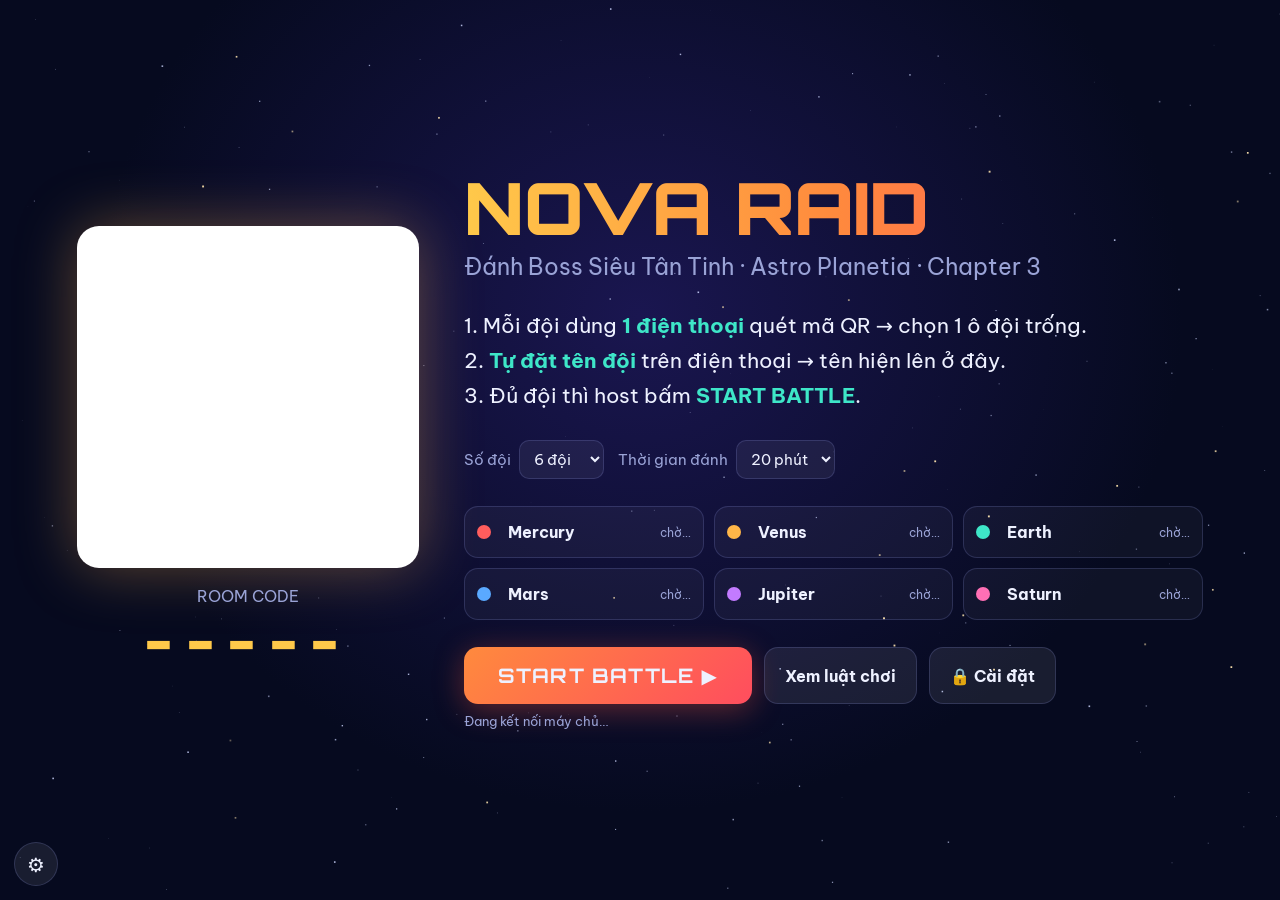
==== commit 6ff149a7: "Shared settings: password-unlocked changes sync to every host via signed retained config Co-Authored" ====
--- a/host.html
+++ b/host.html
@@ -6,7 +6,7 @@
 <title>Nova Raid — Host</title>
 <link rel="preconnect" href="https://fonts.googleapis.com">
 <link href="https://fonts.googleapis.com/css2?family=Be+Vietnam+Pro:wght@400;600;700;800&family=Orbitron:wght@600;800;900&display=swap" rel="stylesheet">
-<link rel="stylesheet" href="style.css?v=7">
+<link rel="stylesheet" href="style.css?v=8">
 <style>
 body{overflow:hidden;height:100vh}
 #app{position:relative;z-index:1;height:100vh;display:flex;flex-direction:column}
@@ -217,17 +217,20 @@
 
 <script src="vendor/mqtt.min.js"></script>
 <script src="vendor/qrcode.js"></script>
-<script src="config.js?v=7"></script>
-<script src="common.js?v=7"></script>
-<script src="questions.js?v=7"></script>
-<script src="music.js?v=7"></script>
-<script src="sky.js?v=7"></script>
+<script src="config.js?v=8"></script>
+<script src="common.js?v=8"></script>
+<script src="questions.js?v=8"></script>
+<script src="music.js?v=8"></script>
+<script src="sky.js?v=8"></script>
 <script>
 (function(){
 const $ = s=>document.querySelector(s);
 const QS = window.NR_QUESTIONS;
 const QMAP = Object.fromEntries(QS.map(q=>[q.id,q]));
-const SET_CODE = 'namcam';
+const CODE_HASH = 'f04e4461f1d7dd177a7c124aadceb2d294bbb653788ae819f5d939ba9a8e5bdf'; // sha256('novaraid:'+code)
+const CFG_TOPIC = 'astroplanetia/novaraid/v1/config';
+async function sha(s){ const b=await crypto.subtle.digest('SHA-256', new TextEncoder().encode(s)); return [...new Uint8Array(b)].map(x=>x.toString(16).padStart(2,'0')).join(''); }
+const signCfg = c => sha(CODE_HASH+'|'+JSON.stringify(c));
 
 // ---------------- CONFIG ----------------
 function clone(o){ return JSON.parse(JSON.stringify(o)); }
@@ -279,10 +282,11 @@
   try{
     const r = await NR.connectAny(S.brokerIdx);
     client=r.client; S.brokerIdx=r.idx; save(); T=NR.topics(S.room);
-    client.subscribe(T.up,{qos:1});
-    client.on('message',(topic,buf)=>{ try{ onMsg(JSON.parse(buf.toString())); }catch(e){} });
+    client.subscribe(T.up,{qos:1}); client.subscribe(CFG_TOPIC,{qos:1});
+    client.on('message',(topic,buf)=>{ if(topic===CFG_TOPIC){ onCfgMsg(buf); return; } try{ onMsg(JSON.parse(buf.toString())); }catch(e){} });
     client.on('reconnect',()=>net(false)); client.on('offline',()=>net(false));
-    client.on('connect',()=>{ net(true); client.subscribe(T.up,{qos:1}); pushState(true); });
+    client.on('connect',()=>{ net(true); client.subscribe(T.up,{qos:1}); client.subscribe(CFG_TOPIC,{qos:1}); pushState(true); });
+    pullCfgOthers();
     net(true); renderQR(); pushState(true);
   }catch(e){ net(false); $('#netInfo').textContent='❌ Không kết nối được máy chủ. Kiểm tra wifi/4G của laptop rồi bấm F5.'; setTimeout(connect,5000); }
 }
@@ -708,25 +712,43 @@
     <div id="lockmsg" style="color:var(--red);font-size:13px;margin-top:8px;min-height:18px"></div><button class="btn small" id="lockx" style="margin-top:6px">Đóng</button></div>`;
     $('#code').focus();
     $('#lockx').onclick=()=>p.classList.add('hidden');
-    $('#lockf').onsubmit=e=>{ e.preventDefault(); if($('#code').value.trim().toLowerCase()===SET_CODE){ try{ sessionStorage.setItem('nr_unlock','1'); }catch(_){} openSettings.ok=true; openSettings(); } else { $('#lockmsg').textContent='Sai mã'; $('#code').value=''; } };
+    $('#lockf').onsubmit=async e=>{ e.preventDefault(); if(await sha('novaraid:'+$('#code').value.trim().toLowerCase())===CODE_HASH){ try{ sessionStorage.setItem('nr_unlock','1'); }catch(_){} openSettings.ok=true; openSettings(); } else { $('#lockmsg').textContent='Sai mã'; $('#code').value=''; } };
     return;
   }
   p.innerHTML=`<div class="card"><div style="display:flex;justify-content:space-between;align-items:center;gap:10px"><h3>⚙ Cài đặt Nova Raid</h3><button class="btn small" id="sx">✕</button></div>
-  <div class="hint">Lưu trên laptop này. Thưởng & tính năng áp dụng ngay; thời gian / % máu áp dụng từ trận sau.</div>
+  <div class="hint">☁ Cài đặt chung: lưu xong là <b>mọi máy host</b> mở game đều dùng cài đặt này. Thưởng & tính năng áp dụng ngay; thời gian / % máu áp dụng từ trận sau.${CFG._ts?'<br>Cập nhật lần cuối: '+new Date(CFG._ts).toLocaleString('vi-VN'):''}</div>
   ${FIELDS.map(([h,fs])=>`<h4>${h}</h4><div class="grid">${fs.map(([k,l,t])=>{ let v=getP(CFG,k);
     if(t==='b') return `<label class="f">${l}<input type="checkbox" data-k="${k}" data-t="b" ${v?'checked':''}></label>`;
     if(t==='min') v=Math.round(v/60); if(t==='pct') v=Math.round(v*100);
     return `<label class="f">${l}<input type="number" step="${t==='f'?'0.1':'1'}" min="0" data-k="${k}" data-t="${t}" value="${v}"></label>`; }).join('')}</div>`).join('')}
   <div style="display:flex;gap:10px;margin-top:18px;flex-wrap:wrap"><button class="btn primary" id="ss">💾 Lưu</button><button class="btn" id="sr">↺ Về mặc định</button></div></div>`;
   $('#sx').onclick=()=>p.classList.add('hidden');
-  $('#sr').onclick=async()=>{ if(await NR.ask('Đưa tất cả cài đặt về mặc định?','Về mặc định')){ CFG=clone(NR_DEFAULTS); saveCfg(); applyCfg(); openSettings(); toast('Đã về mặc định'); } };
+  $('#sr').onclick=async()=>{ if(await NR.ask('Đưa tất cả cài đặt về mặc định?','Về mặc định')){ CFG=clone(NR_DEFAULTS); await publishCfg(); applyCfg(); openSettings(); toast('☁ Đã về mặc định cho mọi máy'); } };
   $('#ss').onclick=()=>{
     p.querySelectorAll('[data-k]').forEach(i=>{ const t=i.dataset.t; let v;
       if(t==='b') v=i.checked; else { v=parseFloat(i.value); if(isNaN(v)) return; if(t==='min') v=Math.round(v*60); if(t==='pct') v=v/100; if(t==='n') v=Math.round(v); }
       setP(CFG,i.dataset.k,v); });
     CFG.timeLimit=Math.max(120,CFG.timeLimit); CFG.comboN=Math.max(2,CFG.comboN);
-    saveCfg(); applyCfg(); p.classList.add('hidden'); toast('✅ Đã lưu cài đặt');
+    publishCfg().then(n=>toast(n?'☁ Đã lưu — áp dụng cho MỌI máy host':'⚠ Đã lưu trên máy này, chưa đồng bộ được (mất mạng)')); applyCfg(); p.classList.add('hidden');
   };
+}
+async function publishCfg(){
+  CFG._ts=Date.now(); saveCfg();
+  const s=JSON.stringify({cfg:CFG, sig:await signCfg(CFG)}); let ok=0;
+  if(client&&client.connected){ client.publish(CFG_TOPIC,s,{qos:1,retain:true}); ok=1; }
+  if(!NR.qs('broker')) NR.BROKERS.forEach((u,i)=>{ if(i===S.brokerIdx) return; NR.connectOne(u,6000).then(c=>c.publish(CFG_TOPIC,s,{qos:1,retain:true},()=>setTimeout(()=>c.end(true),800))).catch(()=>{}); });
+  return ok;
+}
+async function onCfgMsg(buf){
+  const s=buf.toString(); if(!s) return; let m; try{ m=JSON.parse(s); }catch(e){ return; }
+  if(!m||!m.cfg||!m.sig||(await signCfg(m.cfg))!==m.sig) return;
+  if((m.cfg._ts||0)<=(CFG._ts||0)) return;
+  CFG=Object.assign(clone(NR_DEFAULTS), m.cfg); CFG.types=Object.assign(clone(NR_DEFAULTS.types), m.cfg.types||{});
+  saveCfg(); applyCfg(); toast('☁ Đã tải cài đặt chung');
+}
+function pullCfgOthers(){ // retained config may live on another broker too — take the newest
+  if(NR.qs('broker')) return;
+  NR.BROKERS.forEach((u,i)=>{ if(i===S.brokerIdx) return; NR.connectOne(u,6000).then(c=>{ c.on('message',(t,b)=>onCfgMsg(b)); c.subscribe(CFG_TOPIC,{qos:1}); setTimeout(()=>c.end(true),4000); }).catch(()=>{}); });
 }
 function applyCfg(){ POOL=pools(); if(S.status==='lobby'){ S.timeLimit=CFG.timeLimit; renderSettingsBar(); } setBossPhase(); updateHP(); renderChips(); music(); pushState(true); }
 
